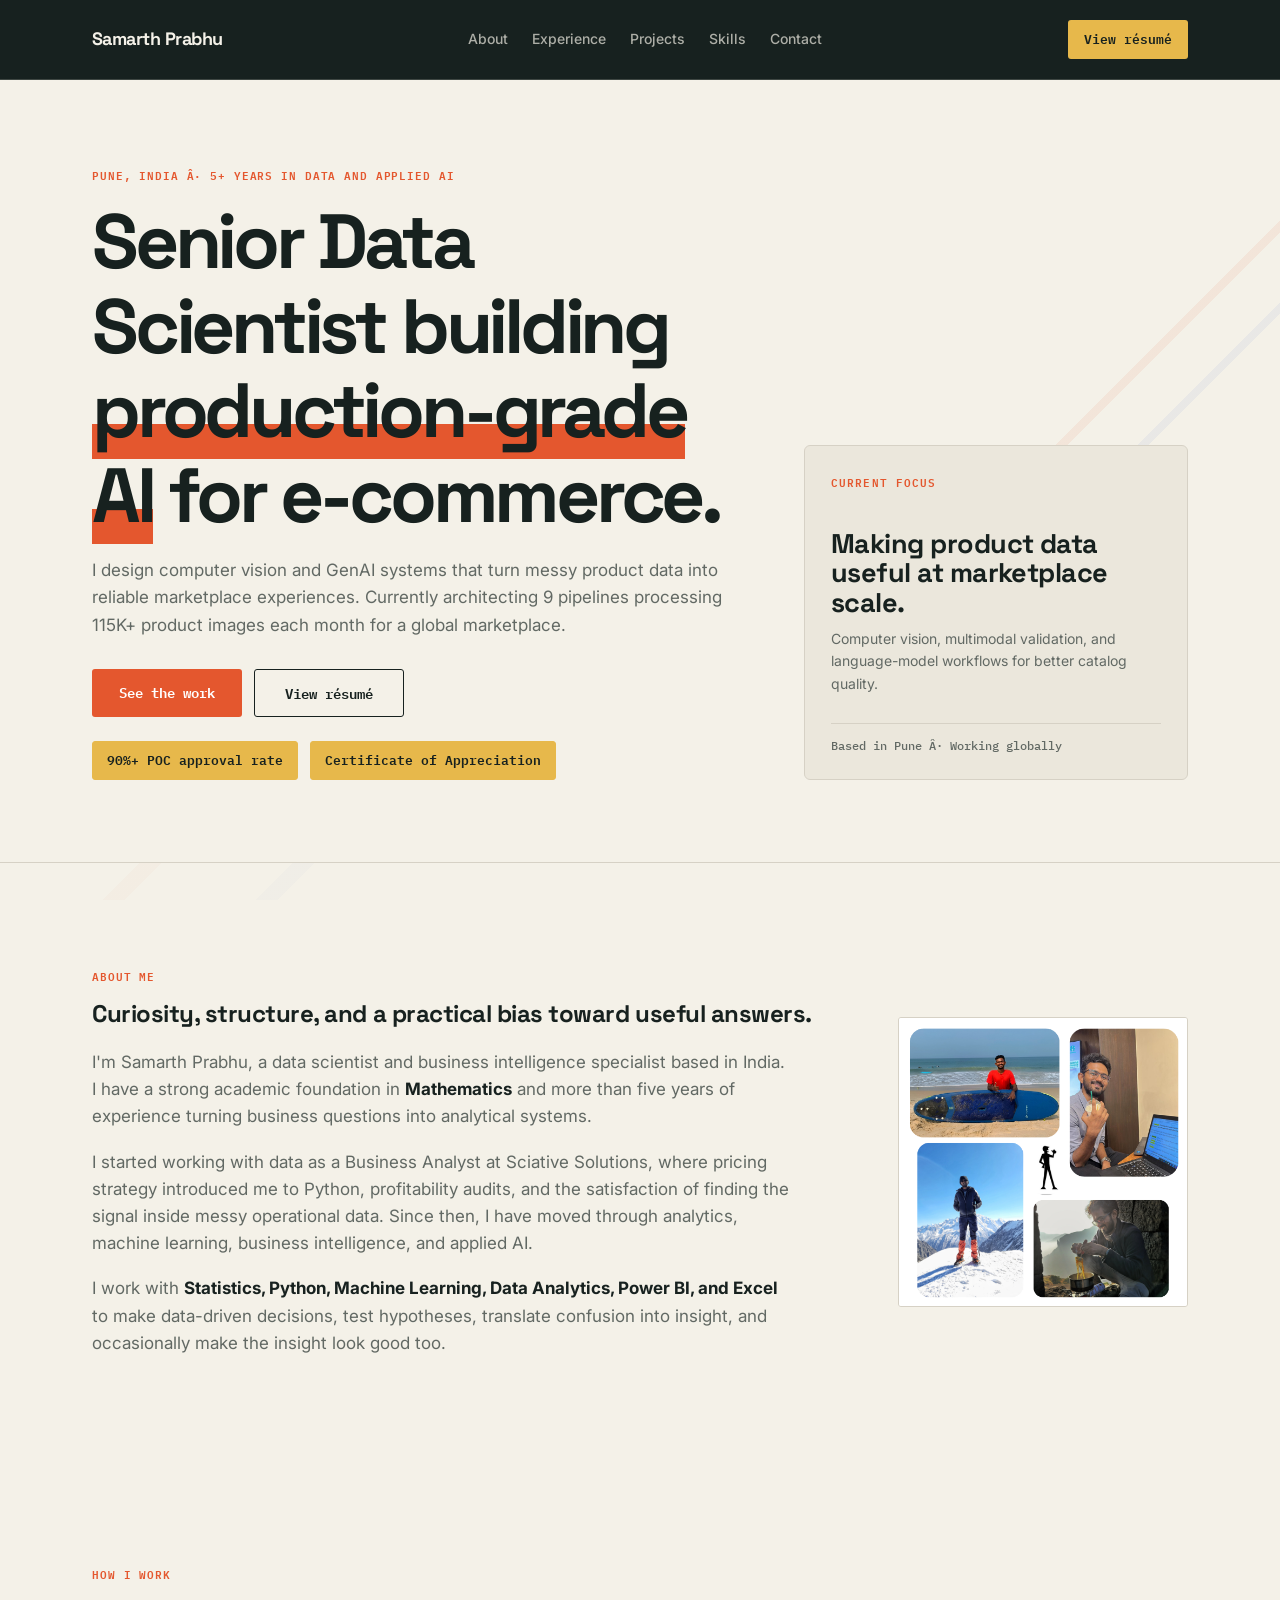
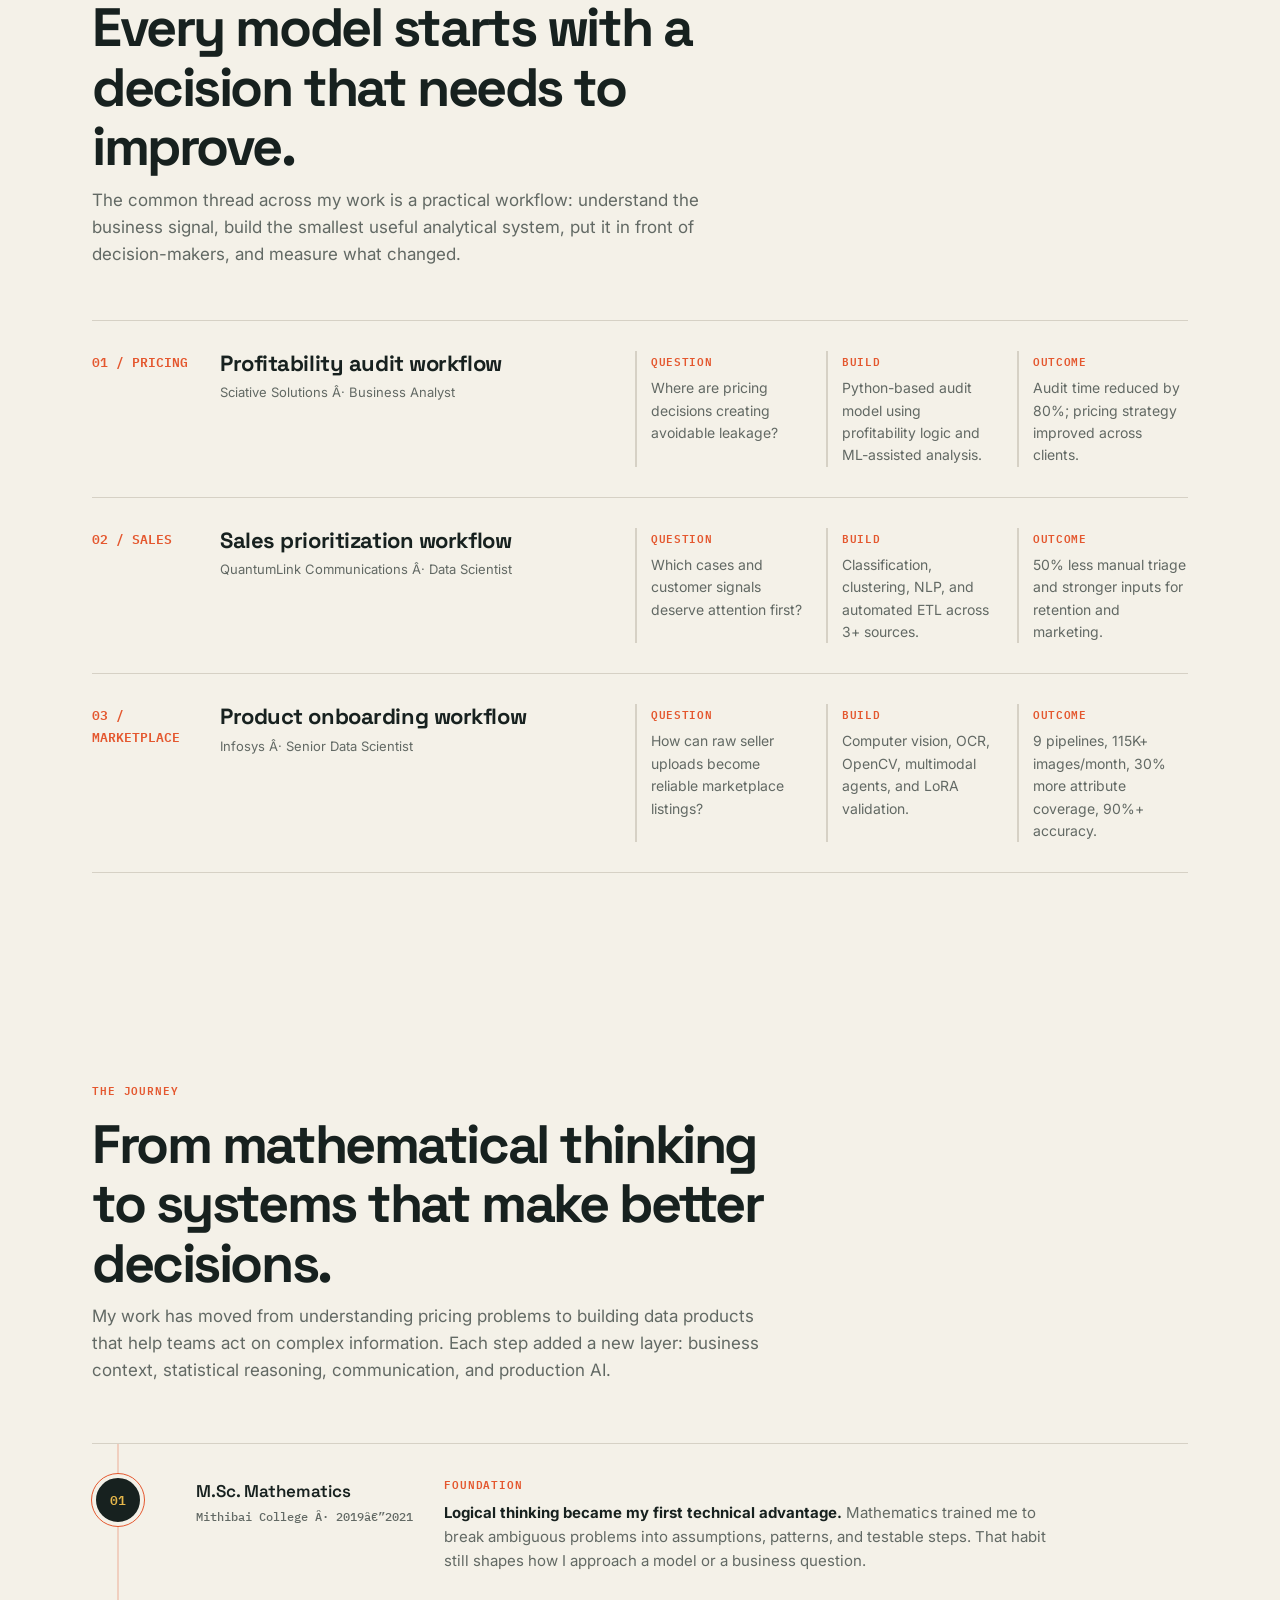
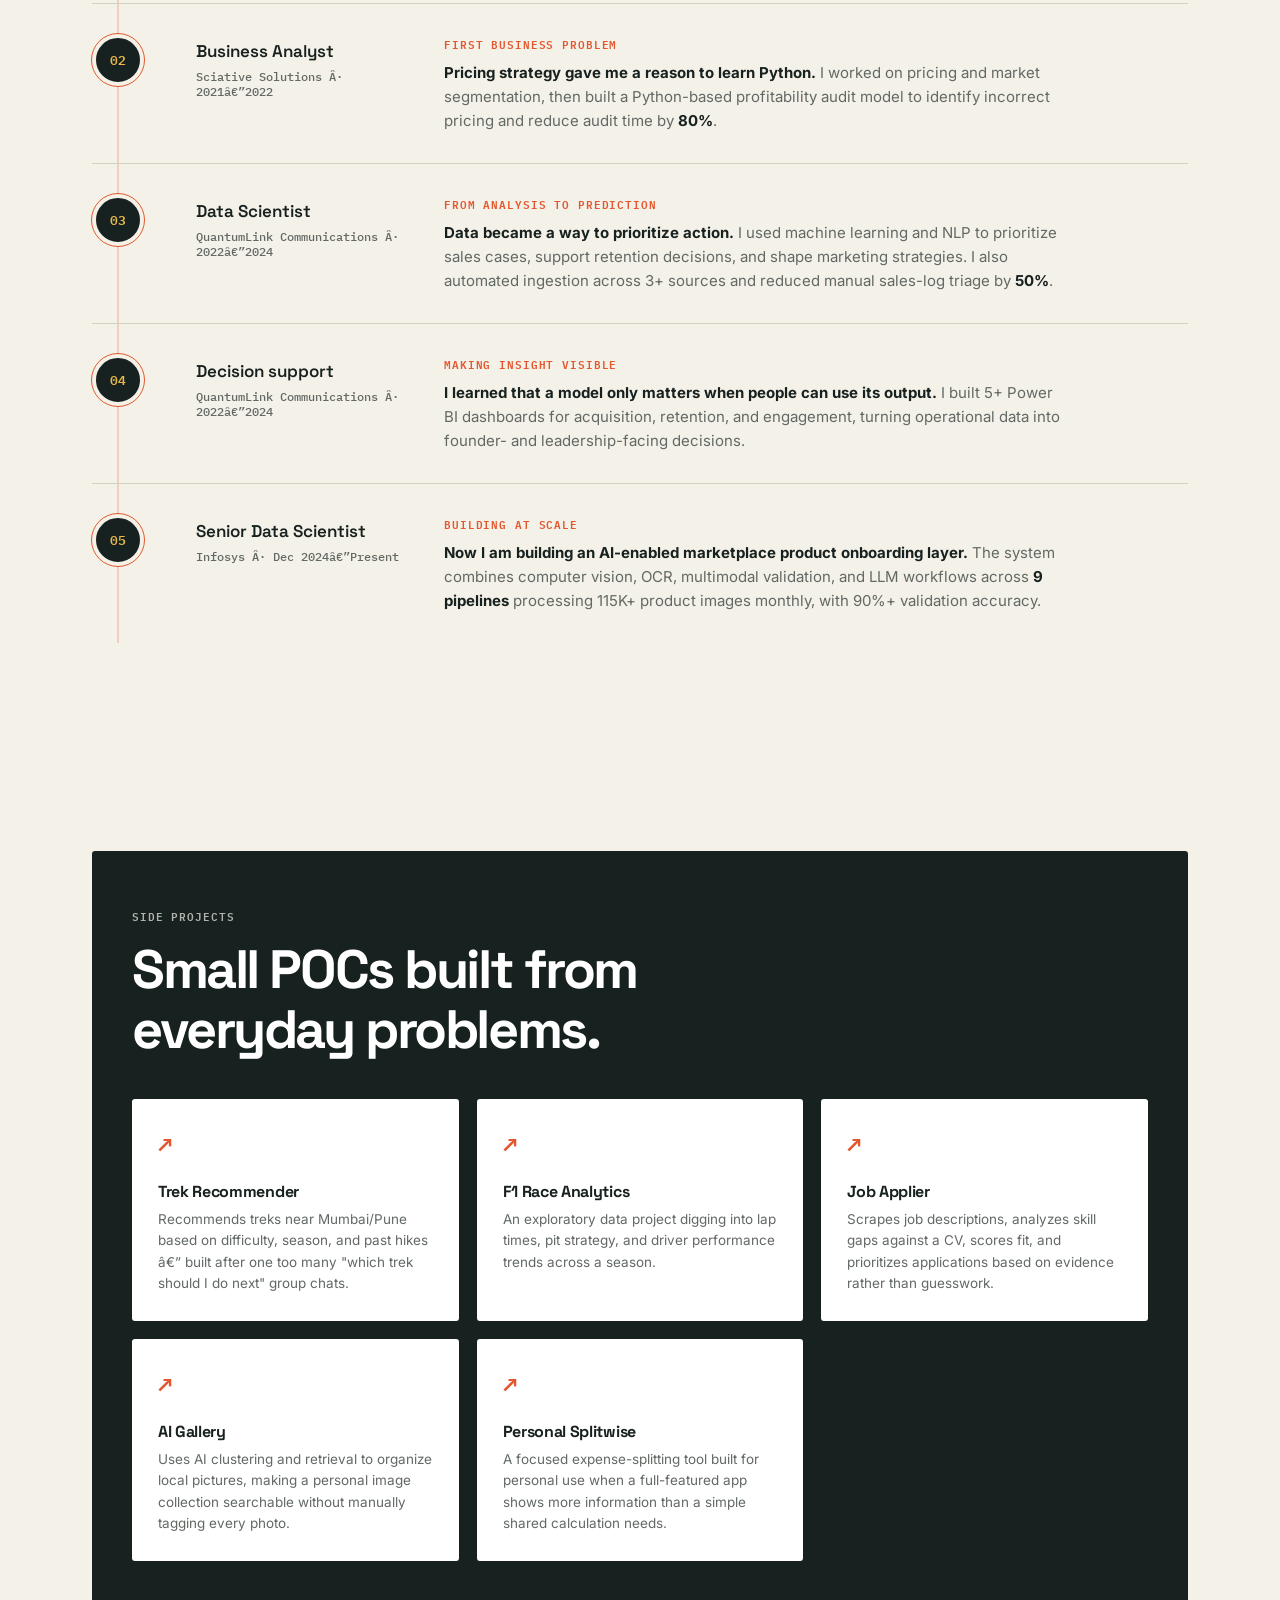
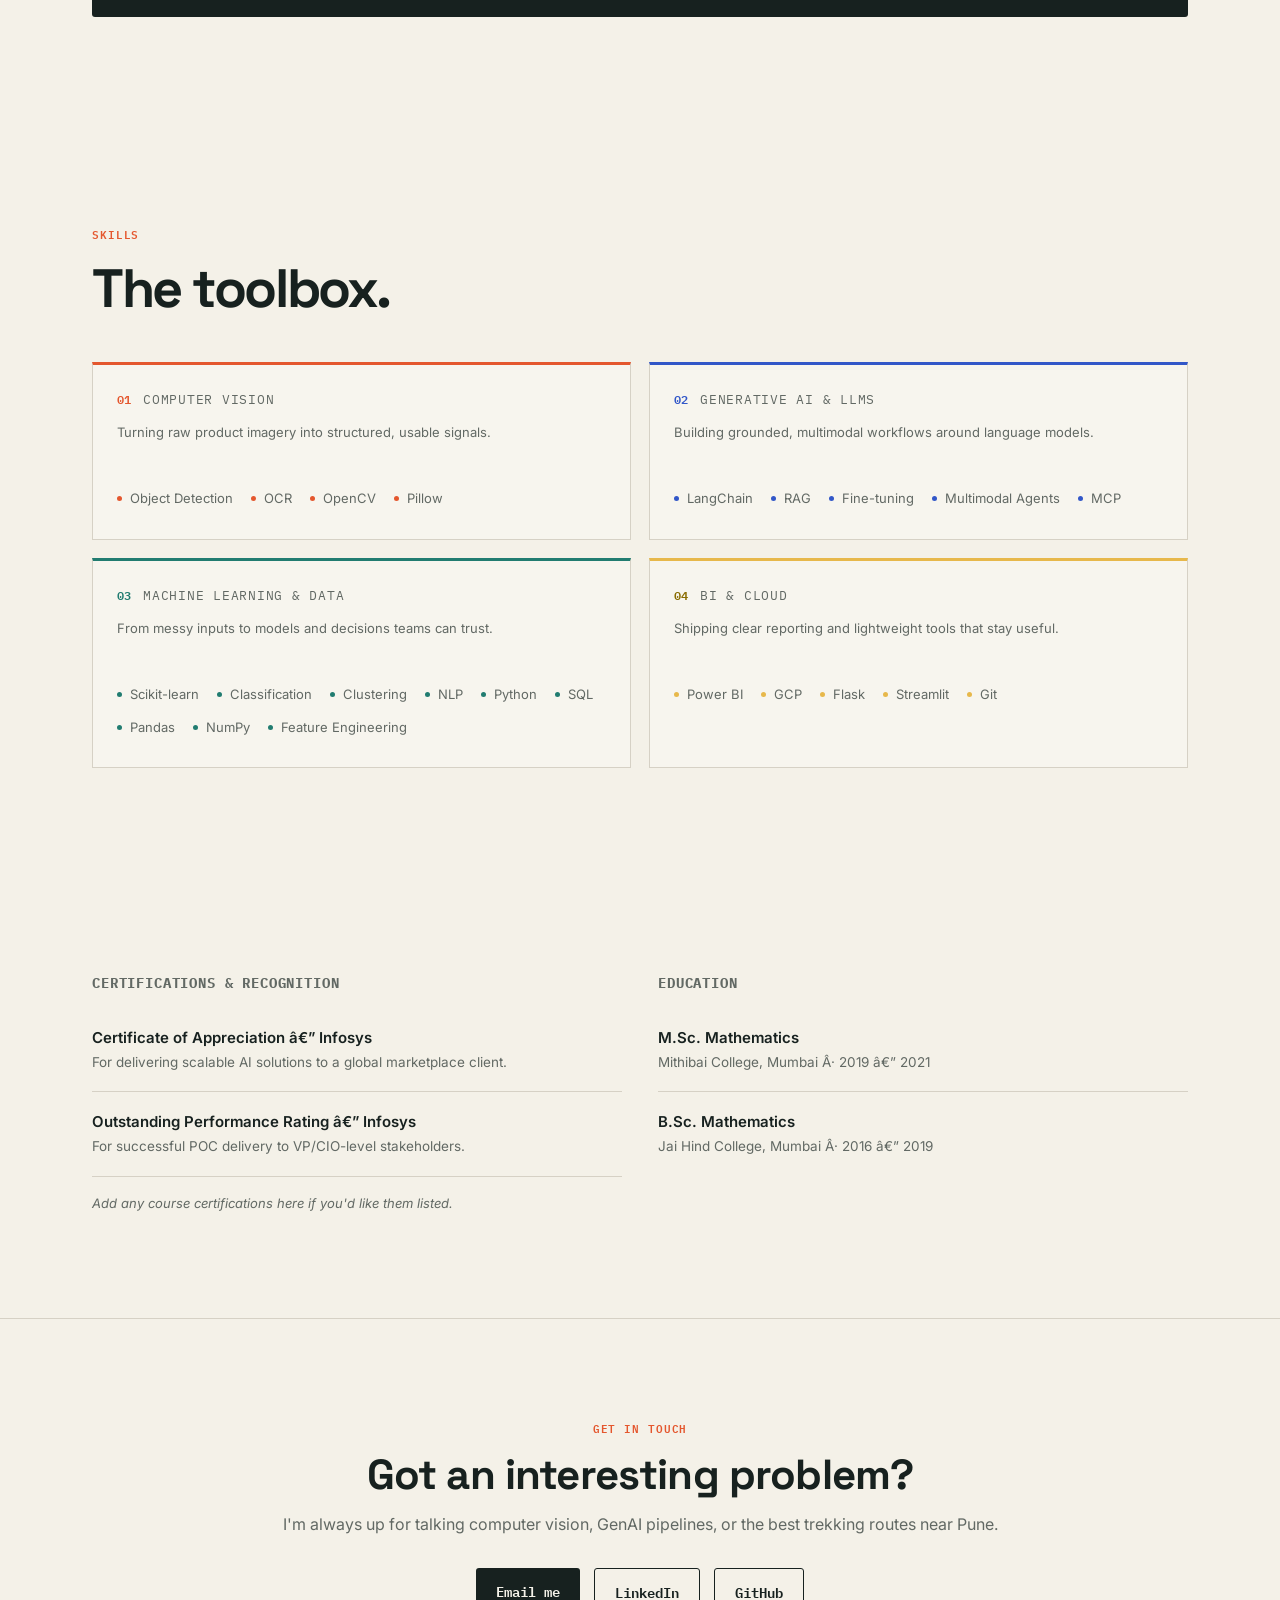
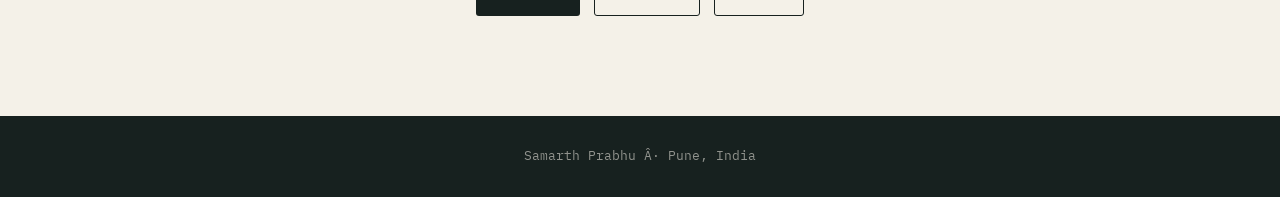
==== index.html @ 24fd23cc "Rename website.html to index.html" ====
﻿<!DOCTYPE html>
<html lang="en">
<head>
<meta charset="UTF-8">
<meta name="viewport" content="width=device-width, initial-scale=1.0">
<title>Samarth Prabhu â€” Senior Data Scientist, Applied AI & Computer Vision</title>
<meta name="description" content="Samarth Prabhu â€” Senior Data Scientist building computer vision and GenAI pipelines for e-commerce.">
<link rel="preconnect" href="https://fonts.googleapis.com">
<link rel="preconnect" href="https://fonts.gstatic.com" crossorigin>
<link href="https://fonts.googleapis.com/css2?family=Space+Grotesk:wght@500;600;700&family=Inter:wght@400;500;600&family=IBM+Plex+Mono:wght@500;600&display=swap" rel="stylesheet">
<link rel="stylesheet" href="styles.css">
</head>
<body>

<!-- =========================================================
     NAVIGATION
     ========================================================= -->
<header class="nav">
  <div class="nav-inner">
    <div class="logo">Samarth Prabhu</div>
    <nav class="links">
      <a href="#about">About</a>
      <a href="#experience">Experience</a>
      <a href="#projects">Projects</a>
      <a href="#skills">Skills</a>
      <a href="#contact">Contact</a>
    </nav>
    <a href="resume/Samarth_Prabhu_CV.pdf" target="_blank" rel="noopener noreferrer" class="nav-cta">View résumé</a>
  </div>
</header>

<!-- =========================================================
     HERO â€” edit the headline, subtext, and badges below
     ========================================================= -->
<section class="hero">
  <div class="wrap">
    <div class="hero-copy">
      <div class="eyebrow">Pune, India Â· 5+ years in data and applied AI</div>
      <h1>Senior Data Scientist building <span class="highlight">production-grade AI</span> for e-commerce.</h1>
      <p class="sub">I design computer vision and GenAI systems that turn messy product data into reliable marketplace experiences. Currently architecting 9 pipelines processing 115K+ product images each month for a global marketplace.</p>
      <div class="hero-cta">
        <a href="#experience" class="btn btn-primary">See the work</a>
        <a href="resume/Samarth_Prabhu_CV.pdf" target="_blank" rel="noopener noreferrer" class="btn btn-secondary">View résumé</a>
      </div>
      <div class="hero-badges">
        <span class="badge b1">90%+ POC approval rate</span>
        <span class="badge b2">Certificate of Appreciation</span>
      </div>
    </div>
    <aside class="hero-panel" aria-label="Current focus">
      <div class="hero-panel-label">Current focus</div>
      <h2>Making product data useful at marketplace scale.</h2>
      <p>Computer vision, multimodal validation, and language-model workflows for better catalog quality.</p>
      <div class="hero-panel-line">Based in Pune Â· Working globally</div>
    </aside>
  </div>
</section>

<section id="about">
  <div class="wrap">
    <div class="about-layout">
      <div>
        <div class="eyebrow">About me</div>
        <h2>Curiosity, structure, and a practical bias toward useful answers.</h2>
        <div class="about-copy">
          <p>I'm Samarth Prabhu, a data scientist and business intelligence specialist based in India. I have a strong academic foundation in <strong>Mathematics</strong> and more than five years of experience turning business questions into analytical systems.</p>
          <p>I started working with data as a Business Analyst at Sciative Solutions, where pricing strategy introduced me to Python, profitability audits, and the satisfaction of finding the signal inside messy operational data. Since then, I have moved through analytics, machine learning, business intelligence, and applied AI.</p>
          <p>I work with <strong>Statistics, Python, Machine Learning, Data Analytics, Power BI, and Excel</strong> to make data-driven decisions, test hypotheses, translate confusion into insight, and occasionally make the insight look good too.</p>
        </div>
      </div>
      <img class="about-image" src="images/image_compaliion.png" alt="Samarth Prabhu working and exploring outdoors">
    </div>
  </div>
</section>

<!-- =========================================================
     PROJECTS
     ========================================================= -->
<section id="projects">
  <div class="wrap">
    <div class="sec-head">
      <div class="eyebrow">How I work</div>
      <h2>Every model starts with a decision that needs to improve.</h2>
      <p class="workflow-intro">The common thread across my work is a practical workflow: understand the business signal, build the smallest useful analytical system, put it in front of decision-makers, and measure what changed.</p>
    </div>
    <div class="workflow-list">
      <article class="workflow">
        <div class="workflow-number">01 / PRICING</div>
        <div><h3>Profitability audit workflow</h3><p class="workflow-sub">Sciative Solutions Â· Business Analyst</p></div>
        <div class="workflow-detail">
          <div><strong>Question</strong><span>Where are pricing decisions creating avoidable leakage?</span></div>
          <div><strong>Build</strong><span>Python-based audit model using profitability logic and ML-assisted analysis.</span></div>
          <div><strong>Outcome</strong><span>Audit time reduced by 80%; pricing strategy improved across clients.</span></div>
        </div>
      </article>
      <article class="workflow">
        <div class="workflow-number">02 / SALES</div>
        <div><h3>Sales prioritization workflow</h3><p class="workflow-sub">QuantumLink Communications Â· Data Scientist</p></div>
        <div class="workflow-detail">
          <div><strong>Question</strong><span>Which cases and customer signals deserve attention first?</span></div>
          <div><strong>Build</strong><span>Classification, clustering, NLP, and automated ETL across 3+ sources.</span></div>
          <div><strong>Outcome</strong><span>50% less manual triage and stronger inputs for retention and marketing.</span></div>
        </div>
      </article>
      <article class="workflow">
        <div class="workflow-number">03 / MARKETPLACE</div>
        <div><h3>Product onboarding workflow</h3><p class="workflow-sub">Infosys Â· Senior Data Scientist</p></div>
        <div class="workflow-detail">
          <div><strong>Question</strong><span>How can raw seller uploads become reliable marketplace listings?</span></div>
          <div><strong>Build</strong><span>Computer vision, OCR, OpenCV, multimodal agents, and LoRA validation.</span></div>
          <div><strong>Outcome</strong><span>9 pipelines, 115K+ images/month, 30% more attribute coverage, 90%+ accuracy.</span></div>
        </div>
      </article>
    </div>
  </div>
</section>

<!-- =========================================================
     JOURNEY
     ========================================================= -->
<section id="experience">
  <div class="wrap">
    <div class="sec-head">
      <div class="eyebrow">The journey</div>
      <h2>From mathematical thinking to systems that make better decisions.</h2>
      <p class="journey-intro">My work has moved from understanding pricing problems to building data products that help teams act on complex information. Each step added a new layer: business context, statistical reasoning, communication, and production AI.</p>
    </div>
    <div class="journey" aria-label="Career timeline">
      <article class="journey-step">
        <div class="journey-index">01</div>
        <div class="journey-heading"><div class="journey-role">M.Sc. Mathematics</div><div class="journey-place">Mithibai College Â· 2019â€”2021</div></div>
        <div class="journey-copy"><span class="journey-label">Foundation</span><strong>Logical thinking became my first technical advantage.</strong> Mathematics trained me to break ambiguous problems into assumptions, patterns, and testable steps. That habit still shapes how I approach a model or a business question.</div>
      </article>
      <article class="journey-step">
        <div class="journey-index">02</div>
        <div class="journey-heading"><div class="journey-role">Business Analyst</div><div class="journey-place">Sciative Solutions Â· 2021â€”2022</div></div>
        <div class="journey-copy"><span class="journey-label">First business problem</span><strong>Pricing strategy gave me a reason to learn Python.</strong> I worked on pricing and market segmentation, then built a Python-based profitability audit model to identify incorrect pricing and reduce audit time by <strong>80%</strong>.</div>
      </article>
      <article class="journey-step">
        <div class="journey-index">03</div>
        <div class="journey-heading"><div class="journey-role">Data Scientist</div><div class="journey-place">QuantumLink Communications Â· 2022â€”2024</div></div>
        <div class="journey-copy"><span class="journey-label">From analysis to prediction</span><strong>Data became a way to prioritize action.</strong> I used machine learning and NLP to prioritize sales cases, support retention decisions, and shape marketing strategies. I also automated ingestion across 3+ sources and reduced manual sales-log triage by <strong>50%</strong>.</div>
      </article>
      <article class="journey-step">
        <div class="journey-index">04</div>
        <div class="journey-heading"><div class="journey-role">Decision support</div><div class="journey-place">QuantumLink Communications Â· 2022â€”2024</div></div>
        <div class="journey-copy"><span class="journey-label">Making insight visible</span><strong>I learned that a model only matters when people can use its output.</strong> I built 5+ Power BI dashboards for acquisition, retention, and engagement, turning operational data into founder- and leadership-facing decisions.</div>
      </article>
      <article class="journey-step">
        <div class="journey-index">05</div>
        <div class="journey-heading"><div class="journey-role">Senior Data Scientist</div><div class="journey-place">Infosys Â· Dec 2024â€”Present</div></div>
        <div class="journey-copy"><span class="journey-label">Building at scale</span><strong>Now I am building an AI-enabled marketplace product onboarding layer.</strong> The system combines computer vision, OCR, multimodal validation, and LLM workflows across <strong>9 pipelines</strong> processing 115K+ product images monthly, with 90%+ validation accuracy.</div>
      </article>
    </div>
  </div>
</section>

<!-- =========================================================
     SIDE PROJECTS â€” copy a .sticker-card block to add one
     ========================================================= -->
<section>
  <div class="wrap">
    <div class="side-wrap">
      <div class="sec-head">
        <div class="eyebrow eyebrow-light">Side Projects</div>
        <h2>Small POCs built from everyday problems.</h2>
      </div>
      <div class="side-content">
        <div class="sticker-grid">
        <div class="sticker-card">
          <span class="emoji">ðŸ¥¾</span>
          <h4>Trek Recommender</h4>
          <p>Recommends treks near Mumbai/Pune based on difficulty, season, and past hikes â€” built after one too many "which trek should I do next" group chats.</p>
        </div>
        <div class="sticker-card">
          <span class="emoji">ðŸŽï¸</span>
          <h4>F1 Race Analytics</h4>
          <p>An exploratory data project digging into lap times, pit strategy, and driver performance trends across a season.</p>
        </div>
        <div class="sticker-card">
          <span class="emoji">â†—</span>
          <h4>Job Applier</h4>
          <p>Scrapes job descriptions, analyzes skill gaps against a CV, scores fit, and prioritizes applications based on evidence rather than guesswork.</p>
        </div>
        <div class="sticker-card">
          <span class="emoji">âŒ˜</span>
          <h4>AI Gallery</h4>
          <p>Uses AI clustering and retrieval to organize local pictures, making a personal image collection searchable without manually tagging every photo.</p>
        </div>
        <div class="sticker-card">
          <span class="emoji">Ã·</span>
          <h4>Personal Splitwise</h4>
          <p>A focused expense-splitting tool built for personal use when a full-featured app shows more information than a simple shared calculation needs.</p>
        </div>
        </div>
      </div>
    </div>
  </div>
</section>

<!-- =========================================================
     SKILLS â€” add/remove <span class="pill ...">Skill</span> as needed
     ========================================================= -->
<section id="skills">
  <div class="wrap">
    <div class="sec-head">
      <div class="eyebrow">Skills</div>
      <h2>The toolbox.</h2>
    </div>
    <div class="toolbox-grid">
    <div class="skill-cat">
      <div class="cat-heading"><span class="cat-number">01</span><span class="cat-name">Computer Vision</span></div>
      <p class="cat-summary">Turning raw product imagery into structured, usable signals.</p>
      <div class="pill-row">
        <span class="pill c1">Object Detection</span><span class="pill c1">OCR</span><span class="pill c1">OpenCV</span><span class="pill c1">Pillow</span>
      </div>
    </div>
    <div class="skill-cat">
      <div class="cat-heading"><span class="cat-number">02</span><span class="cat-name">Generative AI & LLMs</span></div>
      <p class="cat-summary">Building grounded, multimodal workflows around language models.</p>
      <div class="pill-row">
        <span class="pill c2">LangChain</span><span class="pill c2">RAG</span><span class="pill c2">Fine-tuning</span><span class="pill c2">Multimodal Agents</span><span class="pill c2">MCP</span>
      </div>
    </div>
    <div class="skill-cat">
      <div class="cat-heading"><span class="cat-number">03</span><span class="cat-name">Machine Learning & Data</span></div>
      <p class="cat-summary">From messy inputs to models and decisions teams can trust.</p>
      <div class="pill-row">
        <span class="pill c3">Scikit-learn</span><span class="pill c3">Classification</span><span class="pill c3">Clustering</span><span class="pill c3">NLP</span><span class="pill c3">Python</span><span class="pill c3">SQL</span><span class="pill c3">Pandas</span><span class="pill c3">NumPy</span><span class="pill c3">Feature Engineering</span>
      </div>
    </div>
    <div class="skill-cat">
      <div class="cat-heading"><span class="cat-number">04</span><span class="cat-name">BI & Cloud</span></div>
      <p class="cat-summary">Shipping clear reporting and lightweight tools that stay useful.</p>
      <div class="pill-row">
        <span class="pill c4">Power BI</span><span class="pill c4">GCP</span><span class="pill c4">Flask</span><span class="pill c4">Streamlit</span><span class="pill c4">Git</span>
      </div>
    </div>
    </div>
  </div>
</section>

<!-- =========================================================
     CERTIFICATIONS & EDUCATION
     ========================================================= -->
<section>
  <div class="wrap">
    <div class="two-col">
      <div class="list-block">
        <h3>Certifications & Recognition</h3>
        <div class="list-item">
          <div class="t1">Certificate of Appreciation â€” Infosys</div>
          <div class="t2">For delivering scalable AI solutions to a global marketplace client.</div>
        </div>
        <div class="list-item">
          <div class="t1">Outstanding Performance Rating â€” Infosys</div>
          <div class="t2">For successful POC delivery to VP/CIO-level stakeholders.</div>
        </div>
        <div class="note-box">Add any course certifications here if you'd like them listed.</div>
      </div>
      <div class="list-block">
        <h3>Education</h3>
        <div class="list-item">
          <div class="t1">M.Sc. Mathematics</div>
          <div class="t2">Mithibai College, Mumbai Â· 2019 â€” 2021</div>
        </div>
        <div class="list-item">
          <div class="t1">B.Sc. Mathematics</div>
          <div class="t2">Jai Hind College, Mumbai Â· 2016 â€” 2019</div>
        </div>
      </div>
    </div>
  </div>
</section>

<!-- =========================================================
     CONTACT
     ========================================================= -->
<section id="contact" class="contact">
  <div class="wrap">
    <div class="eyebrow">Get in touch</div>
    <h2>Got an interesting problem?</h2>
    <p>I'm always up for talking computer vision, GenAI pipelines, or the best trekking routes near Pune.</p>
    <div class="contact-links">
      <a href="mailto:prabhusamarth001@gmail.com" class="btn btn-primary">Email me</a>
      <a href="https://www.linkedin.com/in/samarth-prabhu/" target="_blank" rel="noopener noreferrer" class="btn btn-secondary">LinkedIn</a>
      <a href="https://github.com/samarth745" target="_blank" rel="noopener noreferrer" class="btn btn-secondary">GitHub</a>
    </div>
  </div>
</section>

<footer>Samarth Prabhu Â· Pune, India</footer>

  <script src="script.js" defer></script>
</body>
</html>
---- styles.css ----
:root{
  --ink:#17211f;
  --paper:#f4f1e8;
  --offwhite:#ebe7dc;
  --coral:#e4572e;
  --violet:#3257c8;
  --yellow:#e7b84b;
  --teal:#217c70;
  --muted:#626964;
  --border:#d6d1c5;
  --radius:6px;
  --maxw:1160px;
}
*{box-sizing:border-box;margin:0;padding:0}
html{scroll-behavior:smooth}
body{font-family:'Inter',sans-serif;color:var(--ink);background:var(--paper);line-height:1.6}
body::before{content:"";position:fixed;inset:0;pointer-events:none;background:linear-gradient(135deg,transparent 0 46%,rgba(228,87,46,.025) 46% 47%,transparent 47% 53%,rgba(50,87,200,.02) 53% 54%,transparent 54%);z-index:-1}
h1,h2,h3,h4{font-family:'Space Grotesk',sans-serif;font-weight:700;letter-spacing:-.02em;line-height:1.1}
a{color:inherit;text-decoration:none}
.wrap{max-width:var(--maxw);margin:0 auto;padding:0 32px}
section{padding:104px 0}
.eyebrow{font-family:'IBM Plex Mono',monospace;font-size:11px;font-weight:600;text-transform:uppercase;letter-spacing:.08em;color:var(--coral);margin-bottom:16px}
.eyebrow-light{color:rgba(244,241,232,.7)}
.mono{font-family:'IBM Plex Mono',monospace}

header.nav{border-bottom:1px solid rgba(244,241,232,.18);background:var(--ink);color:var(--paper);padding:20px 0;position:relative;z-index:5}
.nav-inner{max-width:var(--maxw);margin:0 auto;padding:0 32px;display:flex;align-items:center;justify-content:space-between;flex-wrap:wrap;gap:12px}
.logo{font-family:'Space Grotesk',sans-serif;font-weight:700;font-size:18px;letter-spacing:-.03em}
nav.links{display:flex;gap:24px;font-size:14px;font-weight:500;flex-wrap:wrap}
nav.links a{color:rgba(244,241,232,.68)}
nav.links a:hover,nav.links a:focus-visible{color:var(--yellow)}
.nav-cta{font-family:'IBM Plex Mono',monospace;font-size:13px;font-weight:600;background:var(--yellow);color:var(--ink);padding:9px 16px;border-radius:3px}

.hero{background:var(--paper);color:var(--ink);padding:86px 0 82px;position:relative;overflow:hidden;border-bottom:1px solid var(--border)}
.hero::after{content:"";position:absolute;right:0;top:0;width:30%;height:100%;background:linear-gradient(135deg,transparent 0 45%,rgba(228,87,46,.08) 45% 46%,transparent 46% 52%,rgba(50,87,200,.06) 52% 53%,transparent 53%);pointer-events:none}
.hero .wrap{display:grid;grid-template-columns:minmax(0,1.25fr) minmax(280px,.75fr);gap:72px;align-items:end}
.hero-copy,.hero-panel{position:relative;z-index:1}
.hero h1{font-size:clamp(42px,6vw,78px);max-width:780px;letter-spacing:-.055em}
.hero .highlight{background:linear-gradient(180deg,transparent 64%,var(--coral) 64%)}
.hero p.sub{margin-top:20px;color:var(--muted);max-width:650px;font-size:17px}
.hero-cta{display:flex;gap:12px;margin-top:30px;flex-wrap:wrap}
.btn{font-family:'IBM Plex Mono',monospace;font-size:14px;font-weight:600;padding:12px 20px;border-radius:3px;display:inline-block}
.hero-cta .btn{min-width:150px;text-align:center}
.btn-primary{background:var(--coral);color:#fff}
.btn-secondary{background:transparent;color:var(--ink);border:1.5px solid var(--ink)}
.hero-badges{display:flex;gap:12px;margin-top:24px;flex-wrap:wrap}
.badge{font-family:'IBM Plex Mono',monospace;font-size:13px;font-weight:600;border:1.5px solid var(--border);border-radius:3px;padding:8px 14px}
.badge.b1,.badge.b2{background:var(--yellow);border-color:var(--yellow);color:var(--ink)}
.hero-panel{border:1px solid var(--border);border-radius:6px;padding:26px;background:var(--offwhite)}
.hero-panel-label{color:var(--coral);font:600 11px 'IBM Plex Mono',monospace;letter-spacing:.1em;text-transform:uppercase}
.hero-panel h2{color:var(--ink);font-size:27px;margin-top:38px}
.hero-panel p{color:var(--muted);font-size:14px;margin-top:10px}
.hero-panel-line{border-top:1px solid var(--border);margin-top:28px;padding-top:14px;color:var(--muted);font:500 12px 'IBM Plex Mono',monospace}

.about-layout{display:grid;grid-template-columns:minmax(0,1fr) 290px;gap:64px;align-items:center}
.about-copy{max-width:700px;font-size:17px;color:var(--muted);margin-top:22px}
.about-copy p+p{margin-top:18px}
.about-copy strong{color:var(--ink)}
.about-image{width:100%;aspect-ratio:1/1;object-fit:cover;border-radius:3px;border:1px solid var(--border)}
.sec-head{margin-bottom:40px;max-width:720px}
.sec-head h2{font-size:clamp(34px,4.5vw,54px);letter-spacing:-.045em}
.sec-head p{color:var(--muted);margin-top:10px}

.journey-intro,.workflow-intro{max-width:680px;color:var(--muted);margin-top:16px;font-size:17px}
.journey{position:relative;margin-top:58px;border-top:1px solid var(--border)}
.journey::before{content:"";position:absolute;left:25px;top:0;bottom:0;border-left:2px solid var(--coral);opacity:.22}
.journey-step{position:relative;display:grid;grid-template-columns:76px 220px minmax(0,1fr);gap:28px;padding:30px 0;border-bottom:1px solid var(--border)}
.journey-step:last-child{border-bottom:0}
.journey-index{position:relative;z-index:1;display:flex;align-items:center;justify-content:center;width:52px;height:52px;background:var(--ink);border:4px solid var(--paper);outline:1px solid var(--coral);border-radius:50%;color:var(--yellow);font:600 13px 'IBM Plex Mono',monospace}
.journey-heading{padding-top:6px}
.journey-role{font:600 17px 'Space Grotesk',sans-serif}
.journey-place{color:var(--muted);font:500 12px 'IBM Plex Mono',monospace;margin-top:7px}
.journey-copy{color:var(--muted);font-size:15px;max-width:620px}
.journey-copy strong{color:var(--ink)}
.journey-label{display:block;color:var(--coral);font:600 11px 'IBM Plex Mono',monospace;letter-spacing:.08em;text-transform:uppercase;margin-bottom:8px}

.workflow-list{margin-top:52px;border-top:1px solid var(--border)}
.workflow{display:grid;grid-template-columns:100px minmax(180px,.7fr) minmax(0,1fr);gap:28px;padding:30px 0;border-bottom:1px solid var(--border)}
.workflow-number{color:var(--coral);font:600 13px 'IBM Plex Mono',monospace}
.workflow h3{font-size:22px}
.workflow-sub{color:var(--muted);font-size:13px;margin-top:7px}
.workflow-detail{display:grid;grid-template-columns:repeat(3,1fr);gap:20px}
.workflow-detail div{border-left:2px solid var(--border);padding-left:14px}
.workflow-detail strong{display:block;font:600 11px 'IBM Plex Mono',monospace;text-transform:uppercase;letter-spacing:.06em;color:var(--coral)}
.workflow-detail span{display:block;color:var(--muted);font-size:14px;margin-top:7px}

.side-wrap{background:var(--ink);border-radius:3px;padding:56px 40px}
.side-wrap .sec-head h2,.side-wrap .sec-head p{color:#fff}
.side-wrap .sec-head p{color:rgba(255,255,255,.6)}
.side-content{display:block}
.sticker-grid{display:grid;grid-template-columns:repeat(3,1fr);gap:18px}
.sticker-card{background:#fff;border-radius:3px;padding:26px;color:var(--ink)}
.sticker-card .emoji{display:none}
.sticker-card::before{content:"↗";display:block;color:var(--coral);font:600 24px 'IBM Plex Mono',monospace;margin-bottom:20px}
.sticker-card h4{font-size:16px;margin-bottom:8px}
.sticker-card p{font-size:13.5px;color:var(--muted)}
.toolbox-grid{display:grid;grid-template-columns:repeat(2,1fr);gap:18px;margin-top:44px}
.skill-cat{margin:0;padding:24px;border:1px solid var(--border);background:rgba(255,255,255,.28);border-top:3px solid var(--coral)}
.skill-cat:nth-child(2){border-top-color:var(--violet)}
.skill-cat:nth-child(3){border-top-color:var(--teal)}
.skill-cat:nth-child(4){border-top-color:var(--yellow)}
.cat-heading{display:flex;align-items:baseline;gap:12px}
.cat-number{font:600 12px 'IBM Plex Mono',monospace;color:var(--coral)}
.skill-cat:nth-child(2) .cat-number{color:var(--violet)}
.skill-cat:nth-child(3) .cat-number{color:var(--teal)}
.skill-cat:nth-child(4) .cat-number{color:#8a6d00}
.skill-cat .cat-name{font-family:'IBM Plex Mono',monospace;font-size:12.5px;text-transform:uppercase;letter-spacing:.06em;color:var(--muted)}
.cat-summary{font-size:13px;color:var(--muted);margin:13px 0 18px;min-height:42px}
.pill-row{display:flex;flex-wrap:wrap;gap:0 18px}
.pill{position:relative;font-size:13px;padding:6px 0;color:var(--muted);white-space:nowrap}
.pill::before{content:"";display:inline-block;width:5px;height:5px;margin:0 8px 2px 0;border-radius:50%;background:var(--border)}
.pill.c1::before{background:var(--coral)}
.pill.c2::before{background:var(--violet)}
.pill.c3::before{background:var(--teal)}
.pill.c4::before{background:var(--yellow)}

.two-col{display:grid;grid-template-columns:1fr 1fr;gap:36px}
.list-block h3{font-size:14px;font-family:'IBM Plex Mono',monospace;text-transform:uppercase;letter-spacing:.06em;color:var(--muted);margin-bottom:16px}
.list-item{padding:18px 0;border-bottom:1px solid var(--border)}
.list-item:last-child{border-bottom:none}
.list-item .t1{font-weight:600;font-size:15px}
.list-item .t2{font-size:13.5px;color:var(--muted);margin-top:2px}
.note-box{margin-top:16px;font-size:13px;color:var(--muted);font-style:italic}

.contact{background:var(--paper);color:var(--ink);text-align:center;padding:100px 0;border-top:1px solid var(--border)}
.contact h2{font-size:clamp(28px,4.5vw,42px);color:var(--ink)}
.contact p{color:var(--muted);margin-top:14px;font-size:16px}
.contact-links{display:flex;gap:14px;justify-content:center;margin-top:30px;flex-wrap:wrap}
.contact .eyebrow{color:var(--coral)}
.contact .btn-primary{background:var(--ink);color:var(--paper)}
.contact .btn-secondary{background:transparent;color:var(--ink);border-color:var(--ink)}
footer{background:var(--ink);color:rgba(244,241,232,.55);padding:30px 0;text-align:center;font-size:13px;font-family:'IBM Plex Mono',monospace}

@media(max-width:760px){
  .wrap,.nav-inner{padding-left:22px;padding-right:22px}
  .hero{padding:72px 0}
  .hero .wrap{grid-template-columns:1fr;gap:48px}
  .hero::after{display:none}
  section{padding:76px 0}
  .about-layout{grid-template-columns:1fr;gap:32px}
  .about-image{max-width:280px}
  .side-wrap{padding:40px 22px}
  .sticker-grid{grid-template-columns:1fr}
  .journey-step{grid-template-columns:60px 1fr;gap:18px}
  .journey-copy{grid-column:2}
  .toolbox-grid{grid-template-columns:1fr}
  .workflow{grid-template-columns:50px 1fr;gap:12px}
  .workflow-detail{grid-column:2;grid-template-columns:1fr;gap:14px}
  .two-col{grid-template-columns:1fr}
}
@media(max-width:600px){nav.links{gap:14px;font-size:13px}}
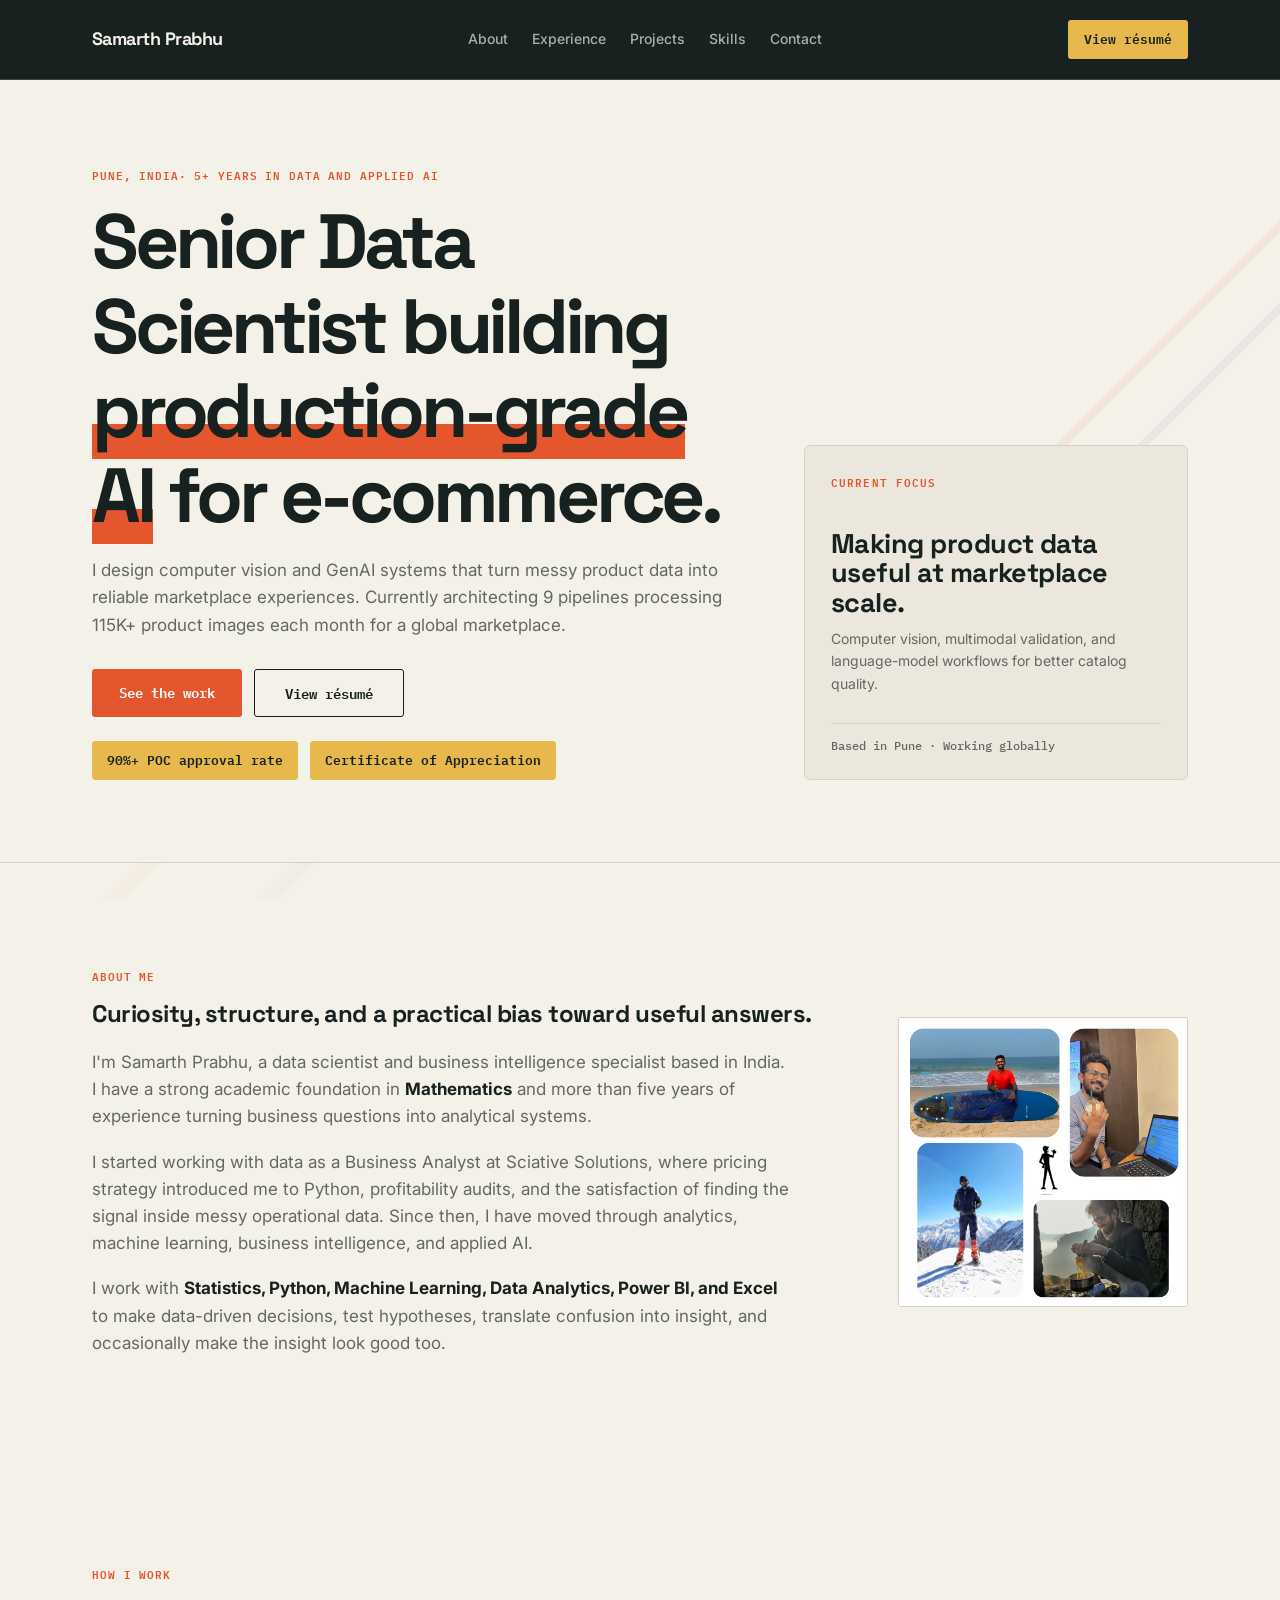
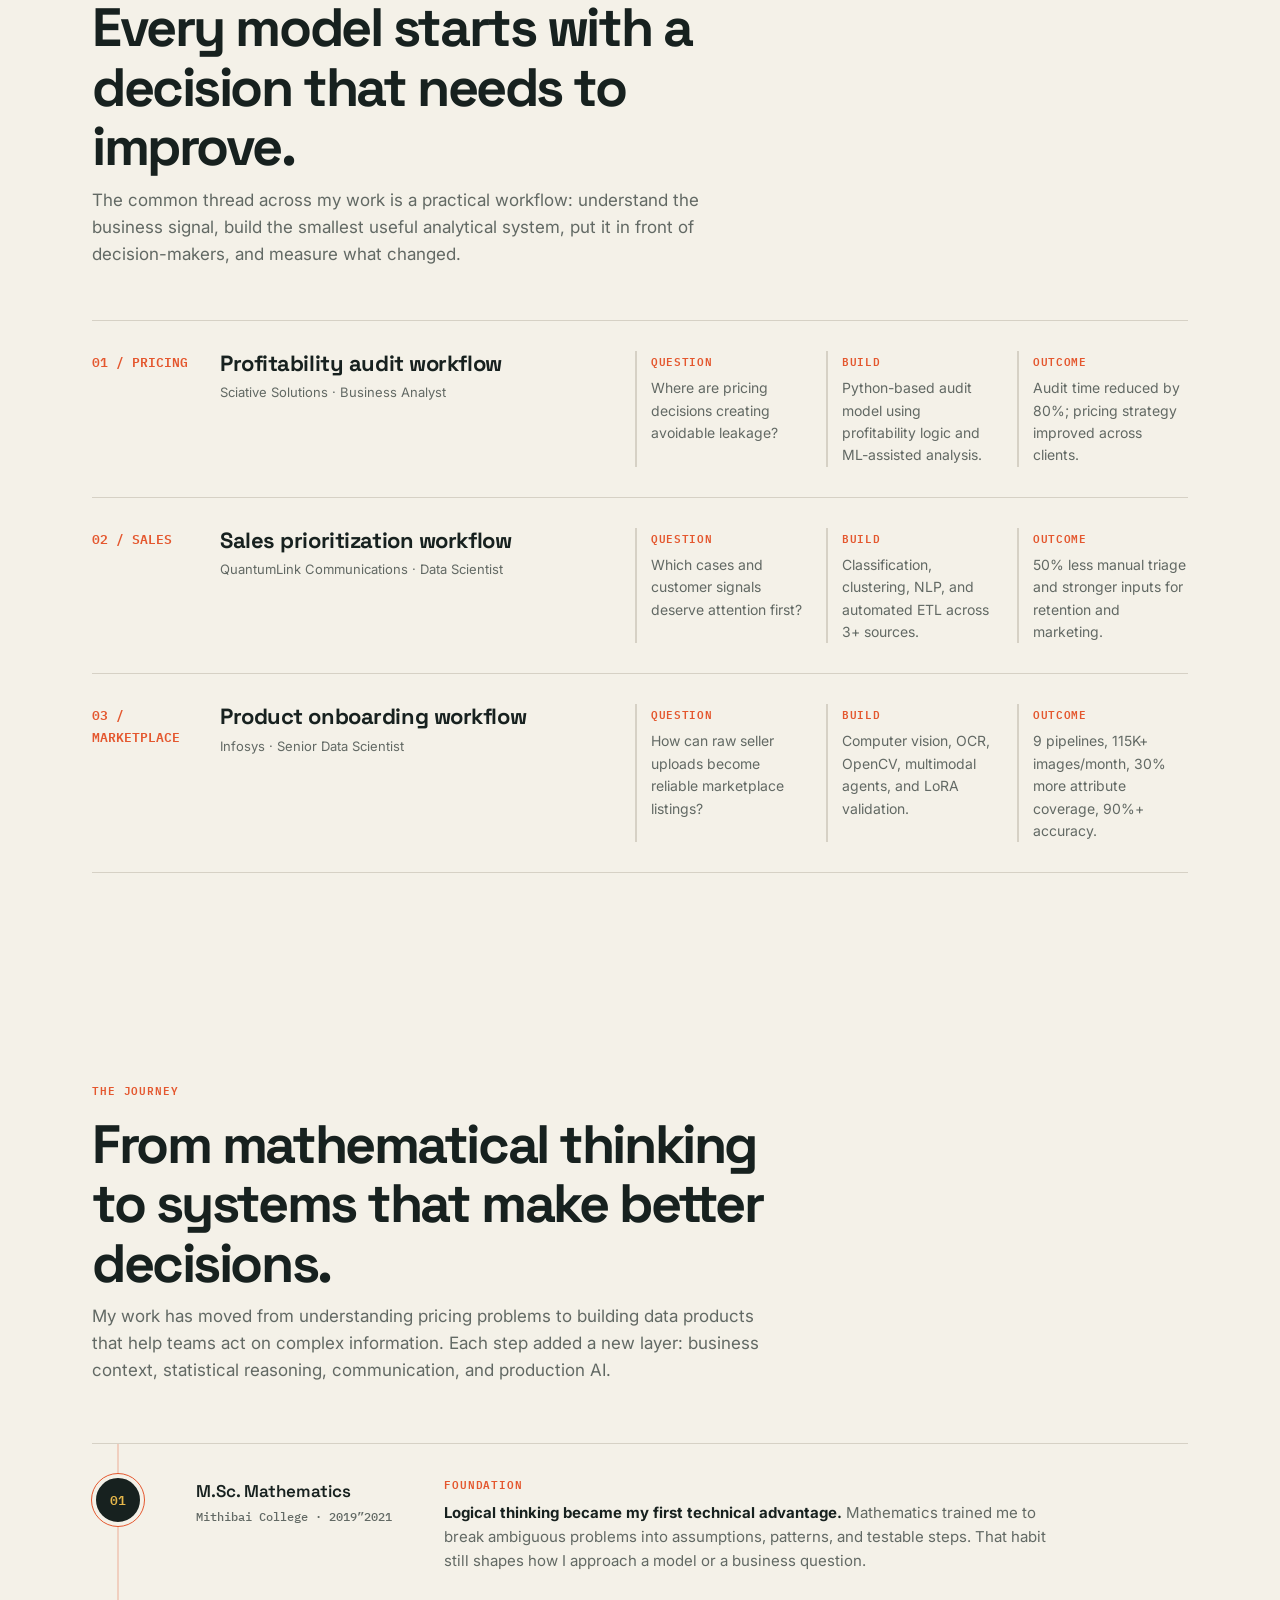
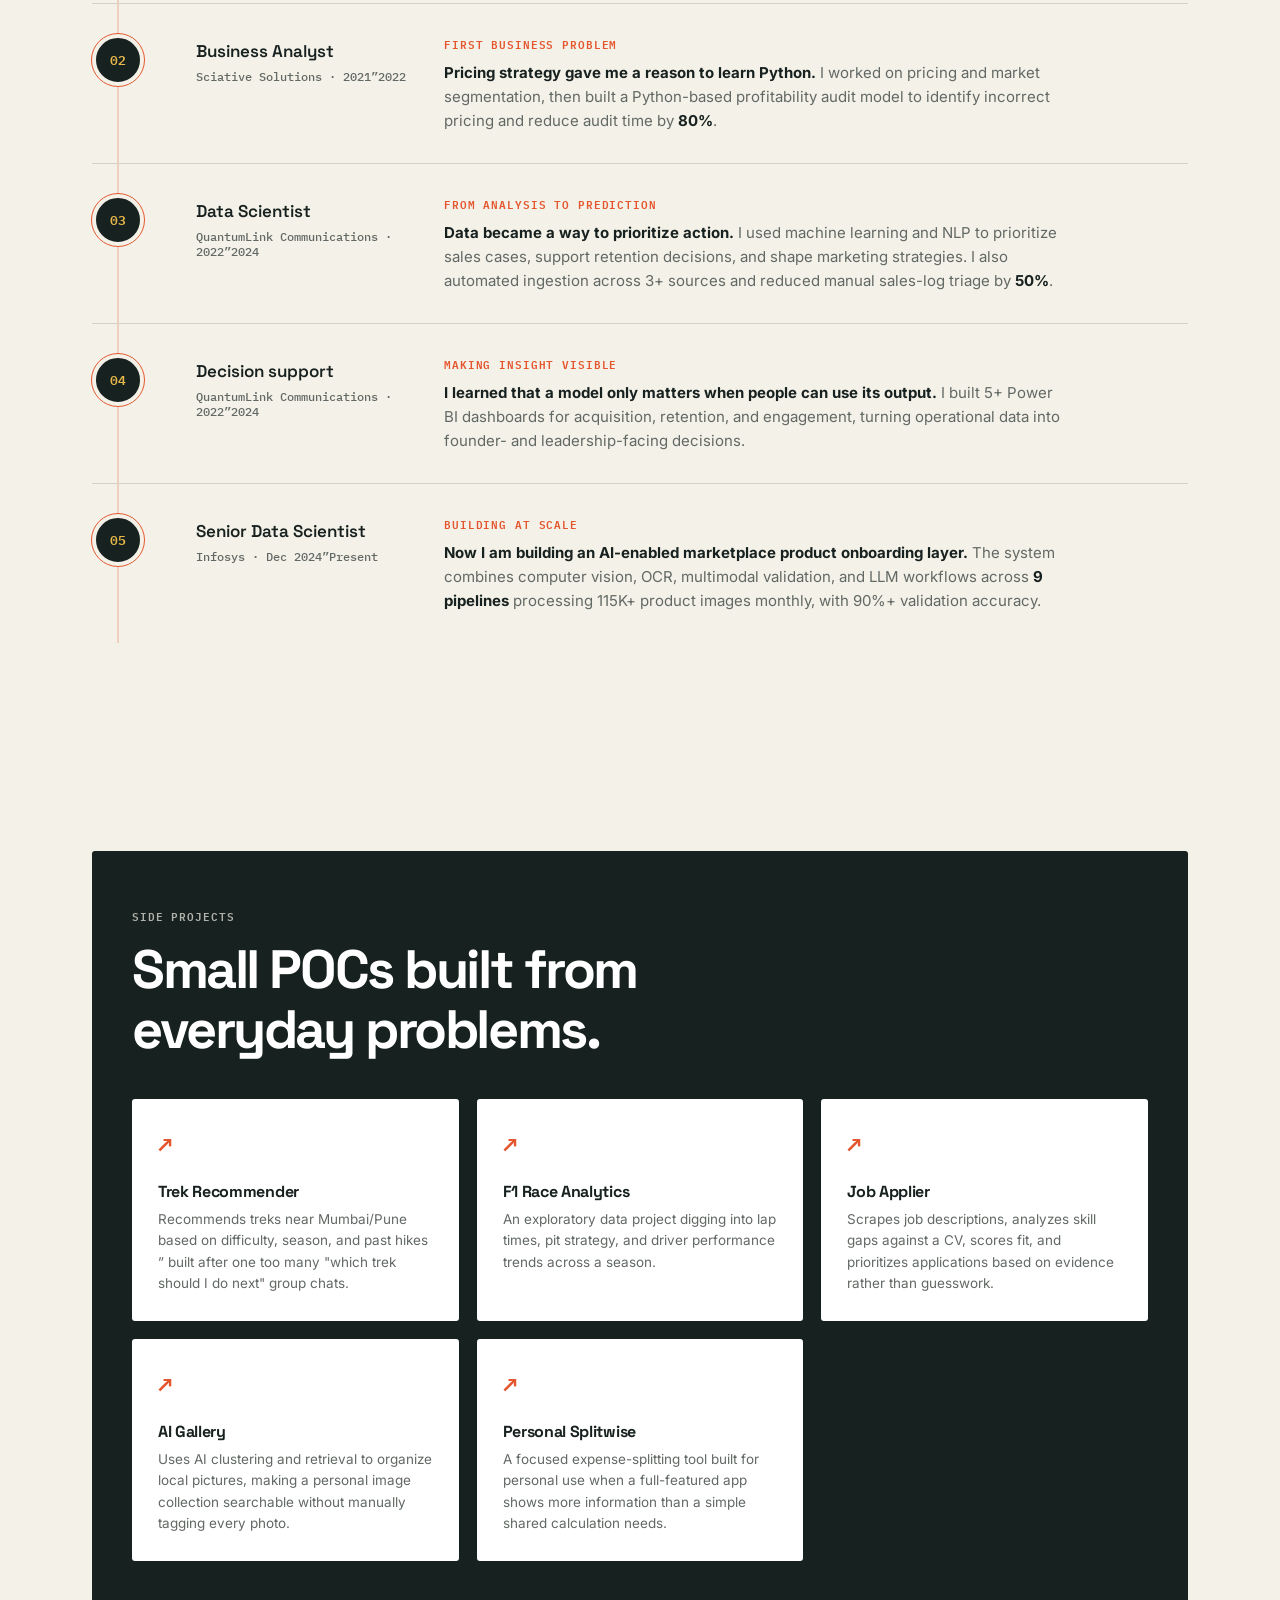
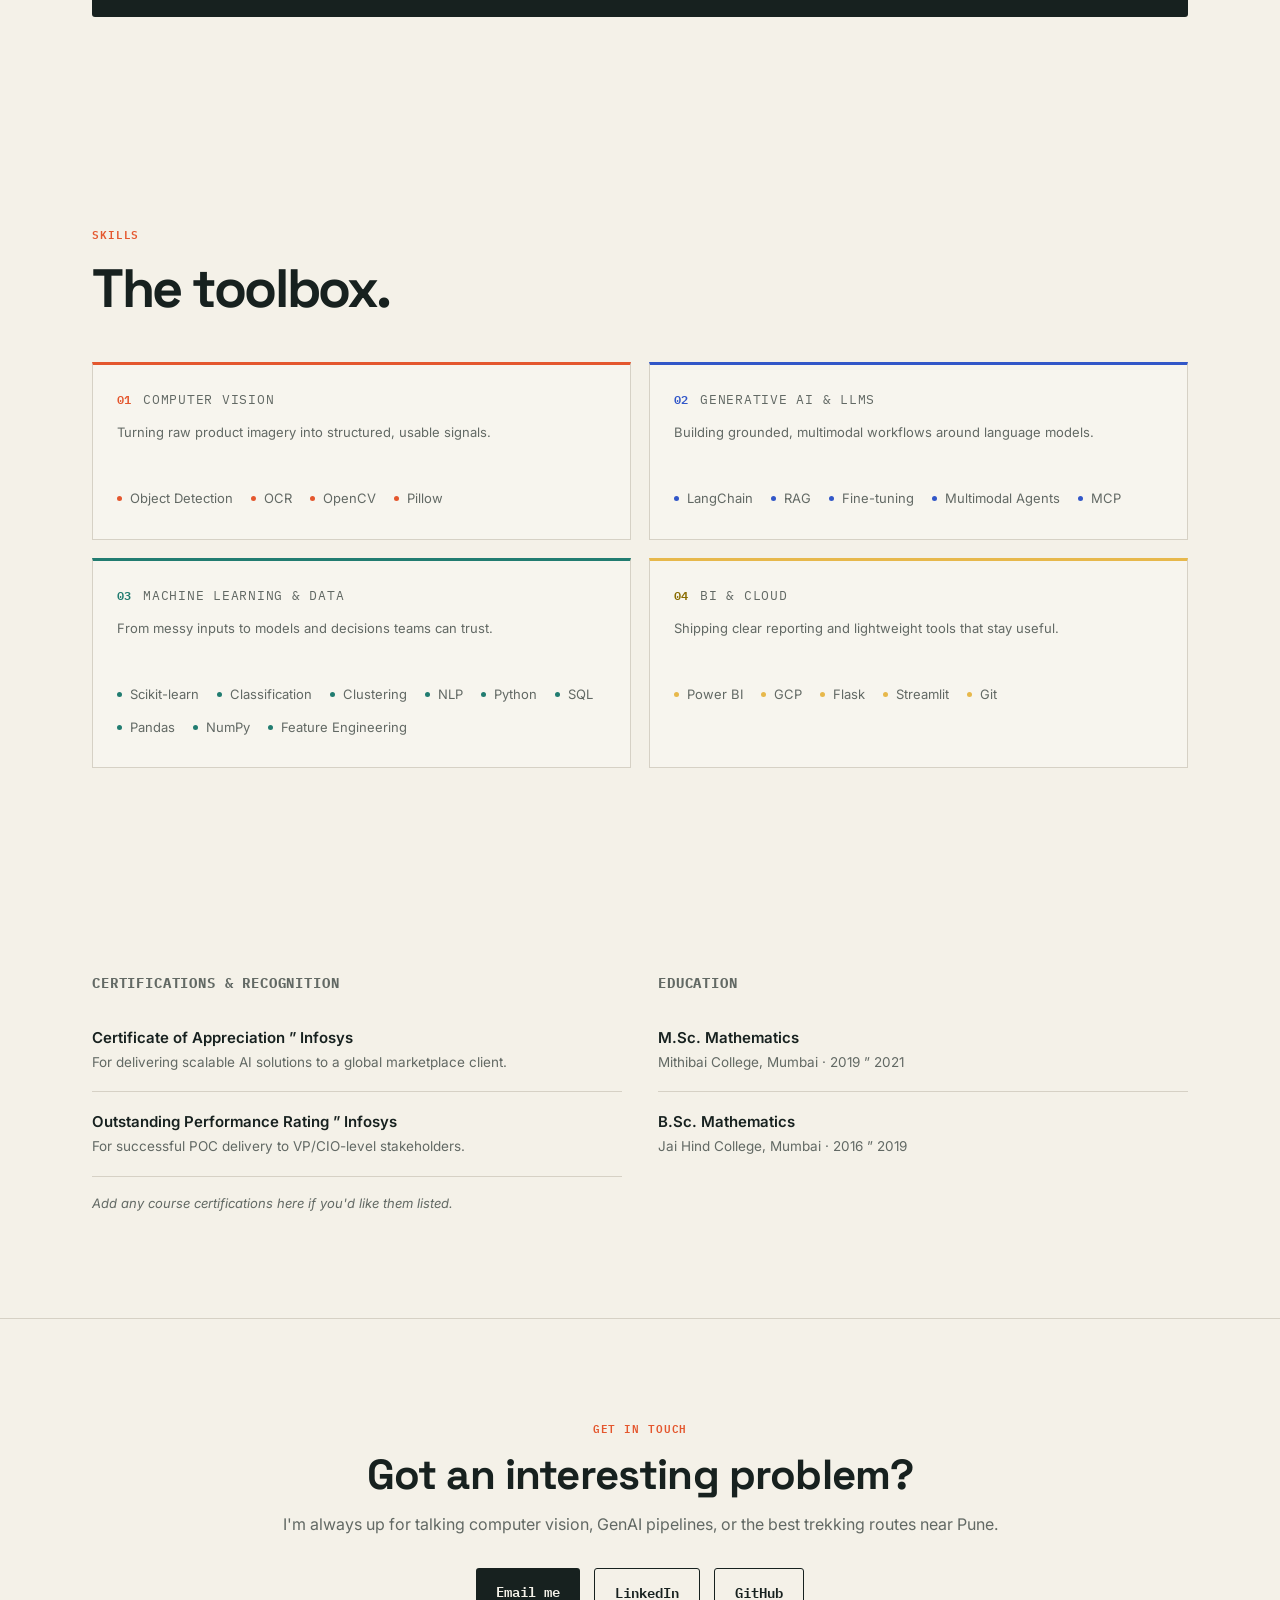
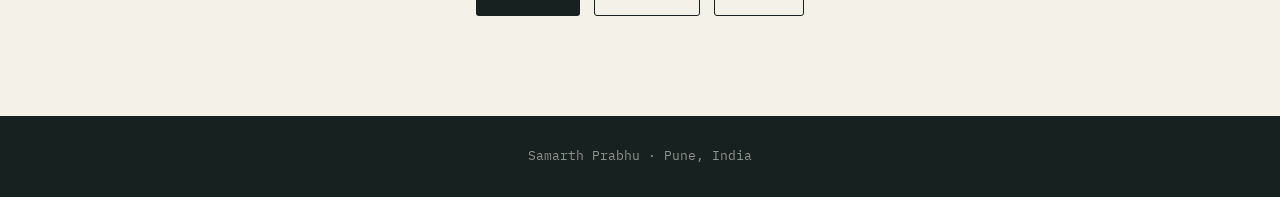
==== commit ac397d5f: "Content correction" ====
--- a/index.html
+++ b/index.html
@@ -3,8 +3,8 @@
 <head>
 <meta charset="UTF-8">
 <meta name="viewport" content="width=device-width, initial-scale=1.0">
-<title>Samarth Prabhu â€” Senior Data Scientist, Applied AI & Computer Vision</title>
-<meta name="description" content="Samarth Prabhu â€” Senior Data Scientist building computer vision and GenAI pipelines for e-commerce.">
+<title>Samarth Prabhu, Senior Data Scientist, Applied AI & Computer Vision</title>
+<meta name="description" content="Samarth Prabhu” Senior Data Scientist building computer vision and GenAI pipelines for e-commerce.">
 <link rel="preconnect" href="https://fonts.googleapis.com">
 <link rel="preconnect" href="https://fonts.gstatic.com" crossorigin>
 <link href="https://fonts.googleapis.com/css2?family=Space+Grotesk:wght@500;600;700&family=Inter:wght@400;500;600&family=IBM+Plex+Mono:wght@500;600&display=swap" rel="stylesheet">
@@ -30,12 +30,12 @@
 </header>
 
 <!-- =========================================================
-     HERO â€” edit the headline, subtext, and badges below
+     HERO ” edit the headline, subtext, and badges below
      ========================================================= -->
 <section class="hero">
   <div class="wrap">
     <div class="hero-copy">
-      <div class="eyebrow">Pune, India Â· 5+ years in data and applied AI</div>
+      <div class="eyebrow">Pune, India· 5+ years in data and applied AI</div>
       <h1>Senior Data Scientist building <span class="highlight">production-grade AI</span> for e-commerce.</h1>
       <p class="sub">I design computer vision and GenAI systems that turn messy product data into reliable marketplace experiences. Currently architecting 9 pipelines processing 115K+ product images each month for a global marketplace.</p>
       <div class="hero-cta">
@@ -51,7 +51,7 @@
       <div class="hero-panel-label">Current focus</div>
       <h2>Making product data useful at marketplace scale.</h2>
       <p>Computer vision, multimodal validation, and language-model workflows for better catalog quality.</p>
-      <div class="hero-panel-line">Based in Pune Â· Working globally</div>
+      <div class="hero-panel-line">Based in Pune · Working globally</div>
     </aside>
   </div>
 </section>
@@ -86,7 +86,7 @@
     <div class="workflow-list">
       <article class="workflow">
         <div class="workflow-number">01 / PRICING</div>
-        <div><h3>Profitability audit workflow</h3><p class="workflow-sub">Sciative Solutions Â· Business Analyst</p></div>
+        <div><h3>Profitability audit workflow</h3><p class="workflow-sub">Sciative Solutions · Business Analyst</p></div>
         <div class="workflow-detail">
           <div><strong>Question</strong><span>Where are pricing decisions creating avoidable leakage?</span></div>
           <div><strong>Build</strong><span>Python-based audit model using profitability logic and ML-assisted analysis.</span></div>
@@ -95,7 +95,7 @@
       </article>
       <article class="workflow">
         <div class="workflow-number">02 / SALES</div>
-        <div><h3>Sales prioritization workflow</h3><p class="workflow-sub">QuantumLink Communications Â· Data Scientist</p></div>
+        <div><h3>Sales prioritization workflow</h3><p class="workflow-sub">QuantumLink Communications · Data Scientist</p></div>
         <div class="workflow-detail">
           <div><strong>Question</strong><span>Which cases and customer signals deserve attention first?</span></div>
           <div><strong>Build</strong><span>Classification, clustering, NLP, and automated ETL across 3+ sources.</span></div>
@@ -104,7 +104,7 @@
       </article>
       <article class="workflow">
         <div class="workflow-number">03 / MARKETPLACE</div>
-        <div><h3>Product onboarding workflow</h3><p class="workflow-sub">Infosys Â· Senior Data Scientist</p></div>
+        <div><h3>Product onboarding workflow</h3><p class="workflow-sub">Infosys · Senior Data Scientist</p></div>
         <div class="workflow-detail">
           <div><strong>Question</strong><span>How can raw seller uploads become reliable marketplace listings?</span></div>
           <div><strong>Build</strong><span>Computer vision, OCR, OpenCV, multimodal agents, and LoRA validation.</span></div>
@@ -128,27 +128,27 @@
     <div class="journey" aria-label="Career timeline">
       <article class="journey-step">
         <div class="journey-index">01</div>
-        <div class="journey-heading"><div class="journey-role">M.Sc. Mathematics</div><div class="journey-place">Mithibai College Â· 2019â€”2021</div></div>
+        <div class="journey-heading"><div class="journey-role">M.Sc. Mathematics</div><div class="journey-place">Mithibai College · 2019”2021</div></div>
         <div class="journey-copy"><span class="journey-label">Foundation</span><strong>Logical thinking became my first technical advantage.</strong> Mathematics trained me to break ambiguous problems into assumptions, patterns, and testable steps. That habit still shapes how I approach a model or a business question.</div>
       </article>
       <article class="journey-step">
         <div class="journey-index">02</div>
-        <div class="journey-heading"><div class="journey-role">Business Analyst</div><div class="journey-place">Sciative Solutions Â· 2021â€”2022</div></div>
+        <div class="journey-heading"><div class="journey-role">Business Analyst</div><div class="journey-place">Sciative Solutions · 2021”2022</div></div>
         <div class="journey-copy"><span class="journey-label">First business problem</span><strong>Pricing strategy gave me a reason to learn Python.</strong> I worked on pricing and market segmentation, then built a Python-based profitability audit model to identify incorrect pricing and reduce audit time by <strong>80%</strong>.</div>
       </article>
       <article class="journey-step">
         <div class="journey-index">03</div>
-        <div class="journey-heading"><div class="journey-role">Data Scientist</div><div class="journey-place">QuantumLink Communications Â· 2022â€”2024</div></div>
+        <div class="journey-heading"><div class="journey-role">Data Scientist</div><div class="journey-place">QuantumLink Communications · 2022”2024</div></div>
         <div class="journey-copy"><span class="journey-label">From analysis to prediction</span><strong>Data became a way to prioritize action.</strong> I used machine learning and NLP to prioritize sales cases, support retention decisions, and shape marketing strategies. I also automated ingestion across 3+ sources and reduced manual sales-log triage by <strong>50%</strong>.</div>
       </article>
       <article class="journey-step">
         <div class="journey-index">04</div>
-        <div class="journey-heading"><div class="journey-role">Decision support</div><div class="journey-place">QuantumLink Communications Â· 2022â€”2024</div></div>
+        <div class="journey-heading"><div class="journey-role">Decision support</div><div class="journey-place">QuantumLink Communications · 2022”2024</div></div>
         <div class="journey-copy"><span class="journey-label">Making insight visible</span><strong>I learned that a model only matters when people can use its output.</strong> I built 5+ Power BI dashboards for acquisition, retention, and engagement, turning operational data into founder- and leadership-facing decisions.</div>
       </article>
       <article class="journey-step">
         <div class="journey-index">05</div>
-        <div class="journey-heading"><div class="journey-role">Senior Data Scientist</div><div class="journey-place">Infosys Â· Dec 2024â€”Present</div></div>
+        <div class="journey-heading"><div class="journey-role">Senior Data Scientist</div><div class="journey-place">Infosys · Dec 2024”Present</div></div>
         <div class="journey-copy"><span class="journey-label">Building at scale</span><strong>Now I am building an AI-enabled marketplace product onboarding layer.</strong> The system combines computer vision, OCR, multimodal validation, and LLM workflows across <strong>9 pipelines</strong> processing 115K+ product images monthly, with 90%+ validation accuracy.</div>
       </article>
     </div>
@@ -156,7 +156,7 @@
 </section>
 
 <!-- =========================================================
-     SIDE PROJECTS â€” copy a .sticker-card block to add one
+     SIDE PROJECTS ” copy a .sticker-card block to add one
      ========================================================= -->
 <section>
   <div class="wrap">
@@ -170,7 +170,7 @@
         <div class="sticker-card">
           <span class="emoji">ðŸ¥¾</span>
           <h4>Trek Recommender</h4>
-          <p>Recommends treks near Mumbai/Pune based on difficulty, season, and past hikes â€” built after one too many "which trek should I do next" group chats.</p>
+          <p>Recommends treks near Mumbai/Pune based on difficulty, season, and past hikes ” built after one too many "which trek should I do next" group chats.</p>
         </div>
         <div class="sticker-card">
           <span class="emoji">ðŸŽï¸</span>
@@ -178,12 +178,12 @@
           <p>An exploratory data project digging into lap times, pit strategy, and driver performance trends across a season.</p>
         </div>
         <div class="sticker-card">
-          <span class="emoji">â†—</span>
+          <span class="emoji">†—</span>
           <h4>Job Applier</h4>
           <p>Scrapes job descriptions, analyzes skill gaps against a CV, scores fit, and prioritizes applications based on evidence rather than guesswork.</p>
         </div>
         <div class="sticker-card">
-          <span class="emoji">âŒ˜</span>
+          <span class="emoji">Œ˜</span>
           <h4>AI Gallery</h4>
           <p>Uses AI clustering and retrieval to organize local pictures, making a personal image collection searchable without manually tagging every photo.</p>
         </div>
@@ -199,7 +199,7 @@
 </section>
 
 <!-- =========================================================
-     SKILLS â€” add/remove <span class="pill ...">Skill</span> as needed
+     SKILLS ” add/remove <span class="pill ...">Skill</span> as needed
      ========================================================= -->
 <section id="skills">
   <div class="wrap">
@@ -249,11 +249,11 @@
       <div class="list-block">
         <h3>Certifications & Recognition</h3>
         <div class="list-item">
-          <div class="t1">Certificate of Appreciation â€” Infosys</div>
+          <div class="t1">Certificate of Appreciation ” Infosys</div>
           <div class="t2">For delivering scalable AI solutions to a global marketplace client.</div>
         </div>
         <div class="list-item">
-          <div class="t1">Outstanding Performance Rating â€” Infosys</div>
+          <div class="t1">Outstanding Performance Rating ” Infosys</div>
           <div class="t2">For successful POC delivery to VP/CIO-level stakeholders.</div>
         </div>
         <div class="note-box">Add any course certifications here if you'd like them listed.</div>
@@ -262,11 +262,11 @@
         <h3>Education</h3>
         <div class="list-item">
           <div class="t1">M.Sc. Mathematics</div>
-          <div class="t2">Mithibai College, Mumbai Â· 2019 â€” 2021</div>
+          <div class="t2">Mithibai College, Mumbai · 2019 ” 2021</div>
         </div>
         <div class="list-item">
           <div class="t1">B.Sc. Mathematics</div>
-          <div class="t2">Jai Hind College, Mumbai Â· 2016 â€” 2019</div>
+          <div class="t2">Jai Hind College, Mumbai · 2016 ” 2019</div>
         </div>
       </div>
     </div>
@@ -289,7 +289,7 @@
   </div>
 </section>
 
-<footer>Samarth Prabhu Â· Pune, India</footer>
+<footer>Samarth Prabhu · Pune, India</footer>
 
   <script src="script.js" defer></script>
 </body>
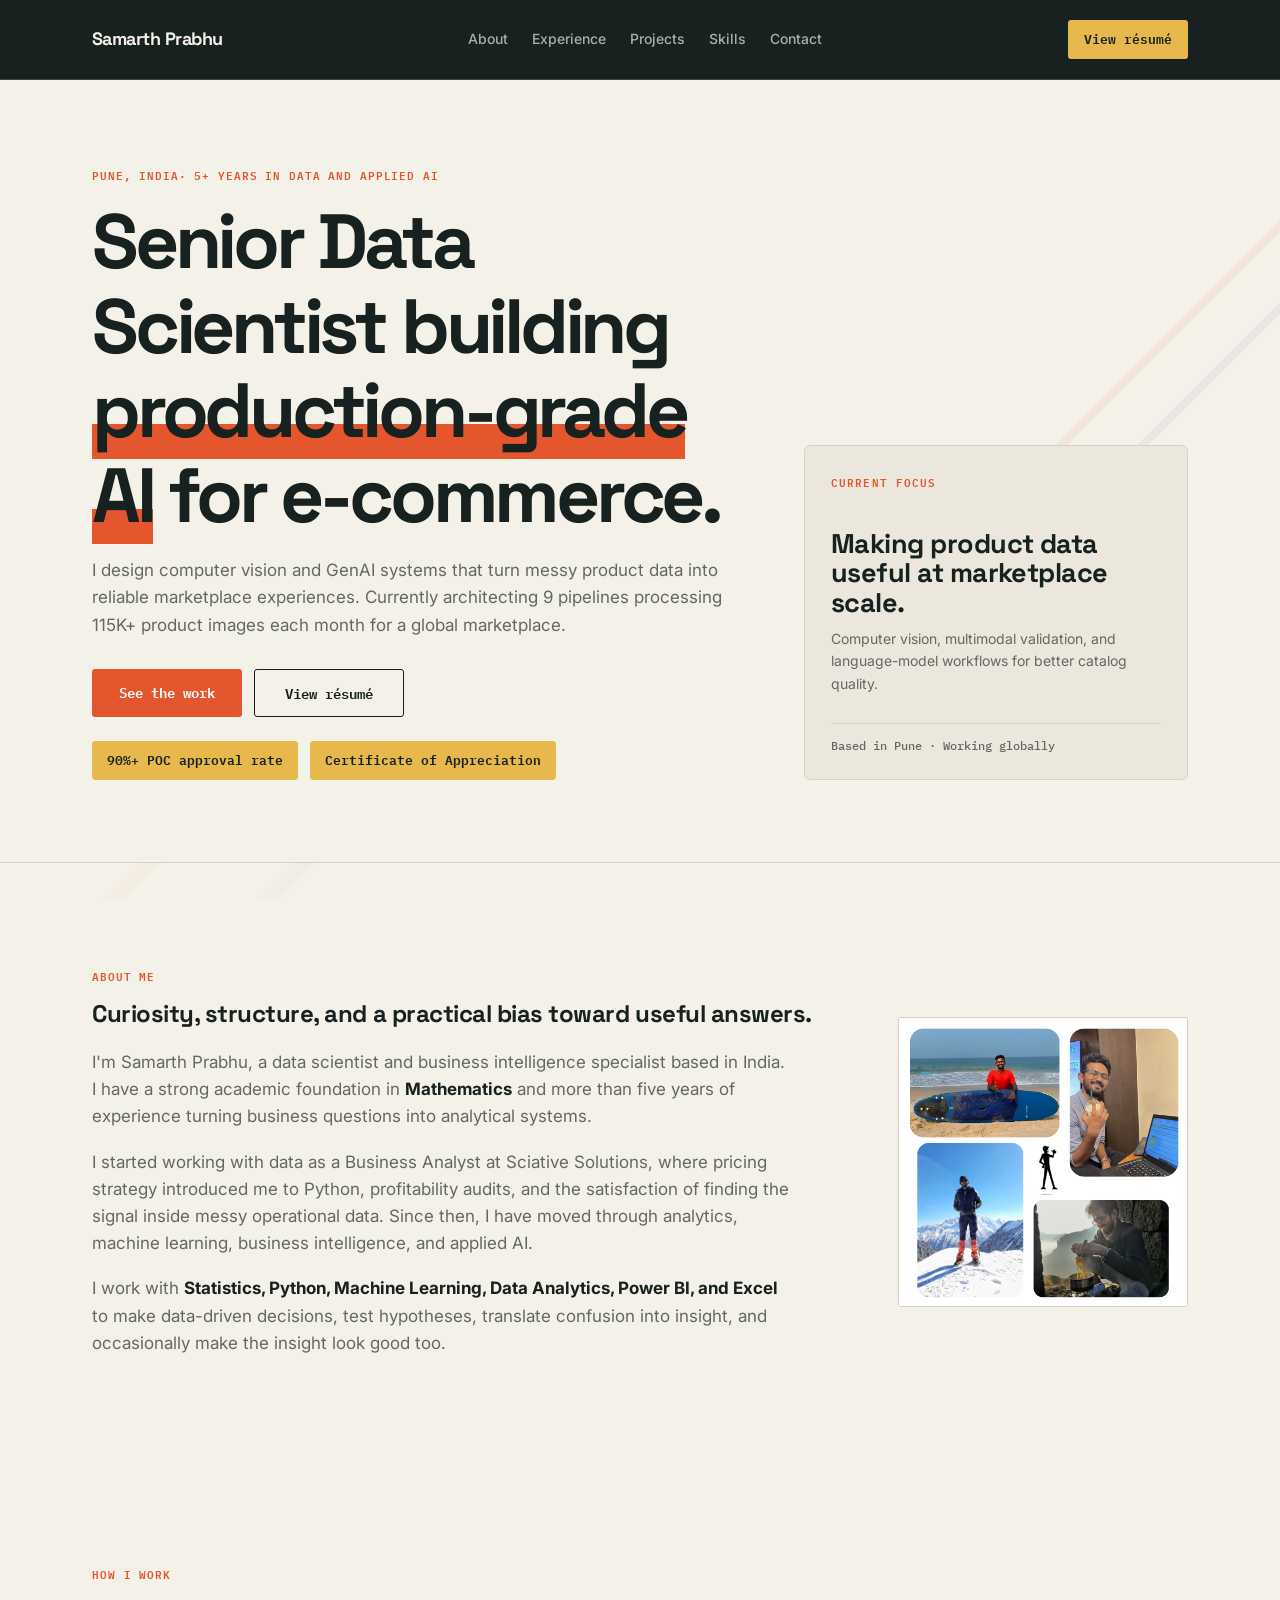
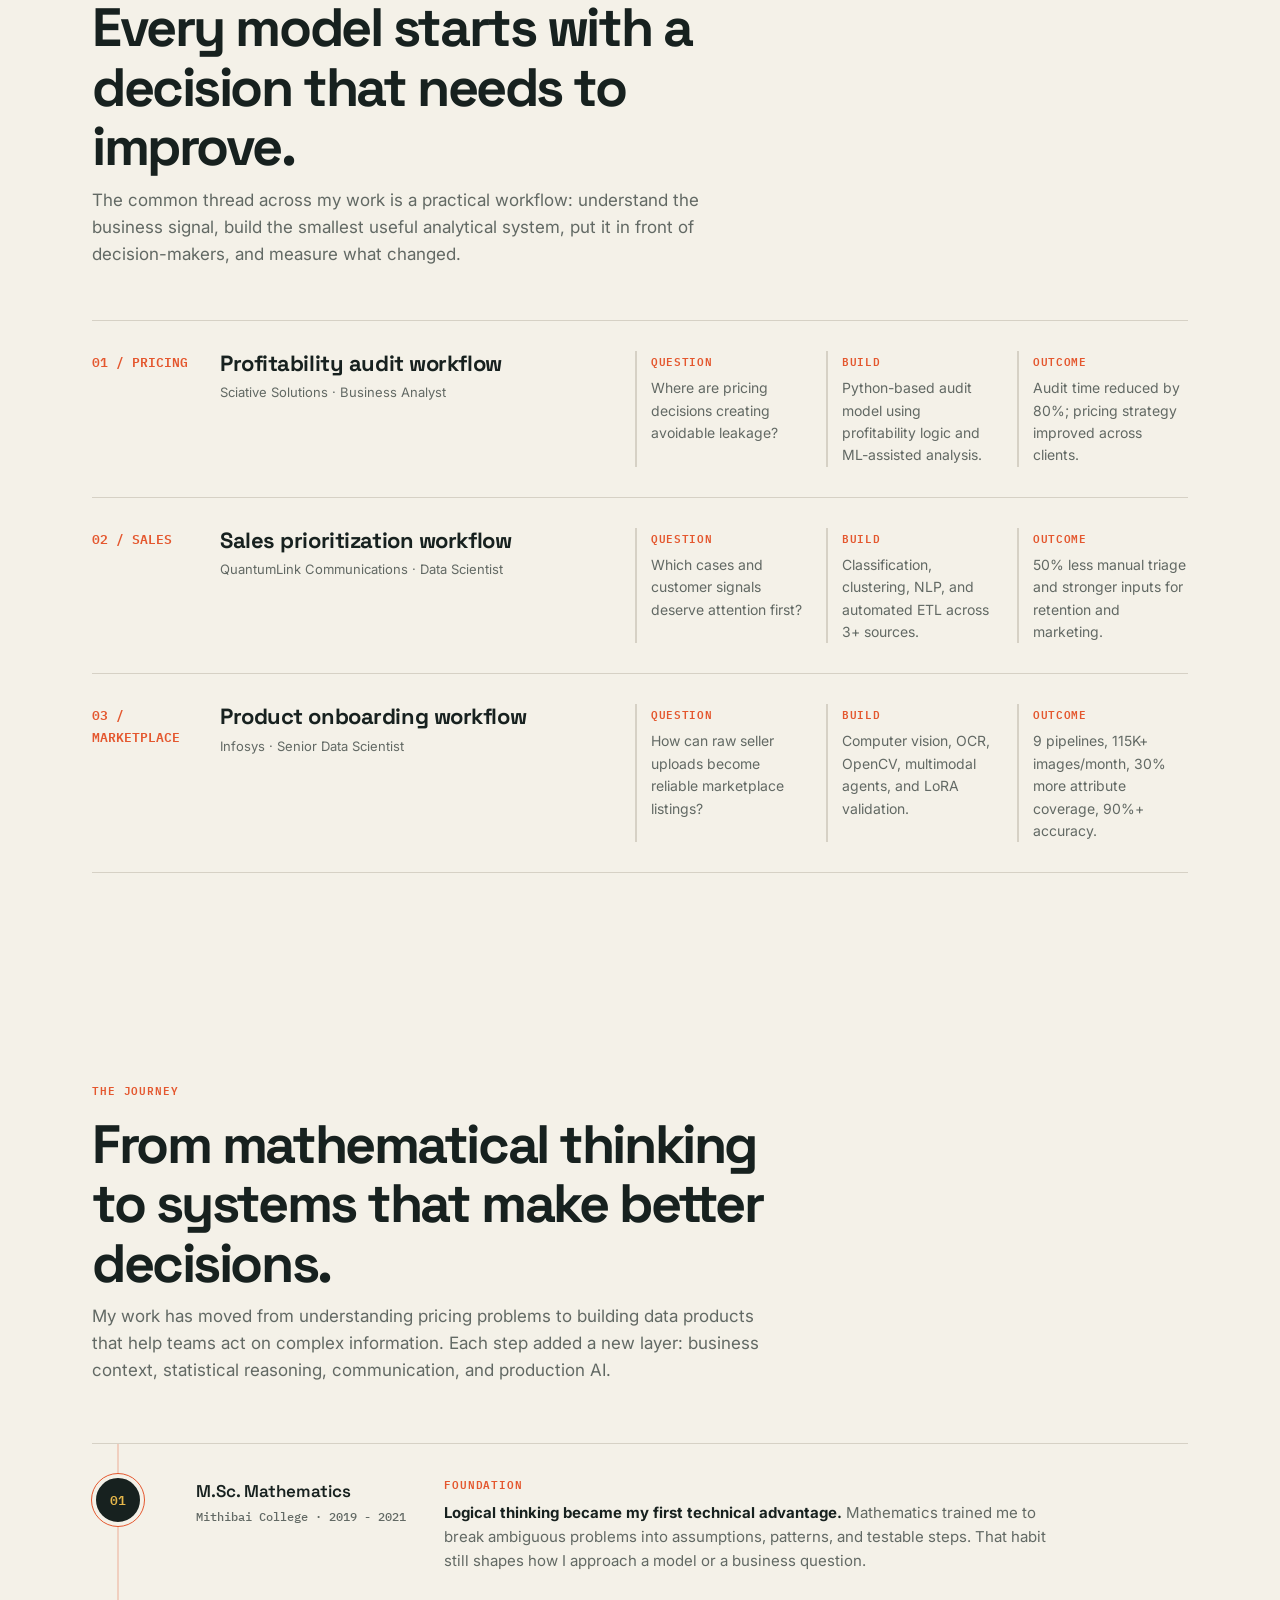
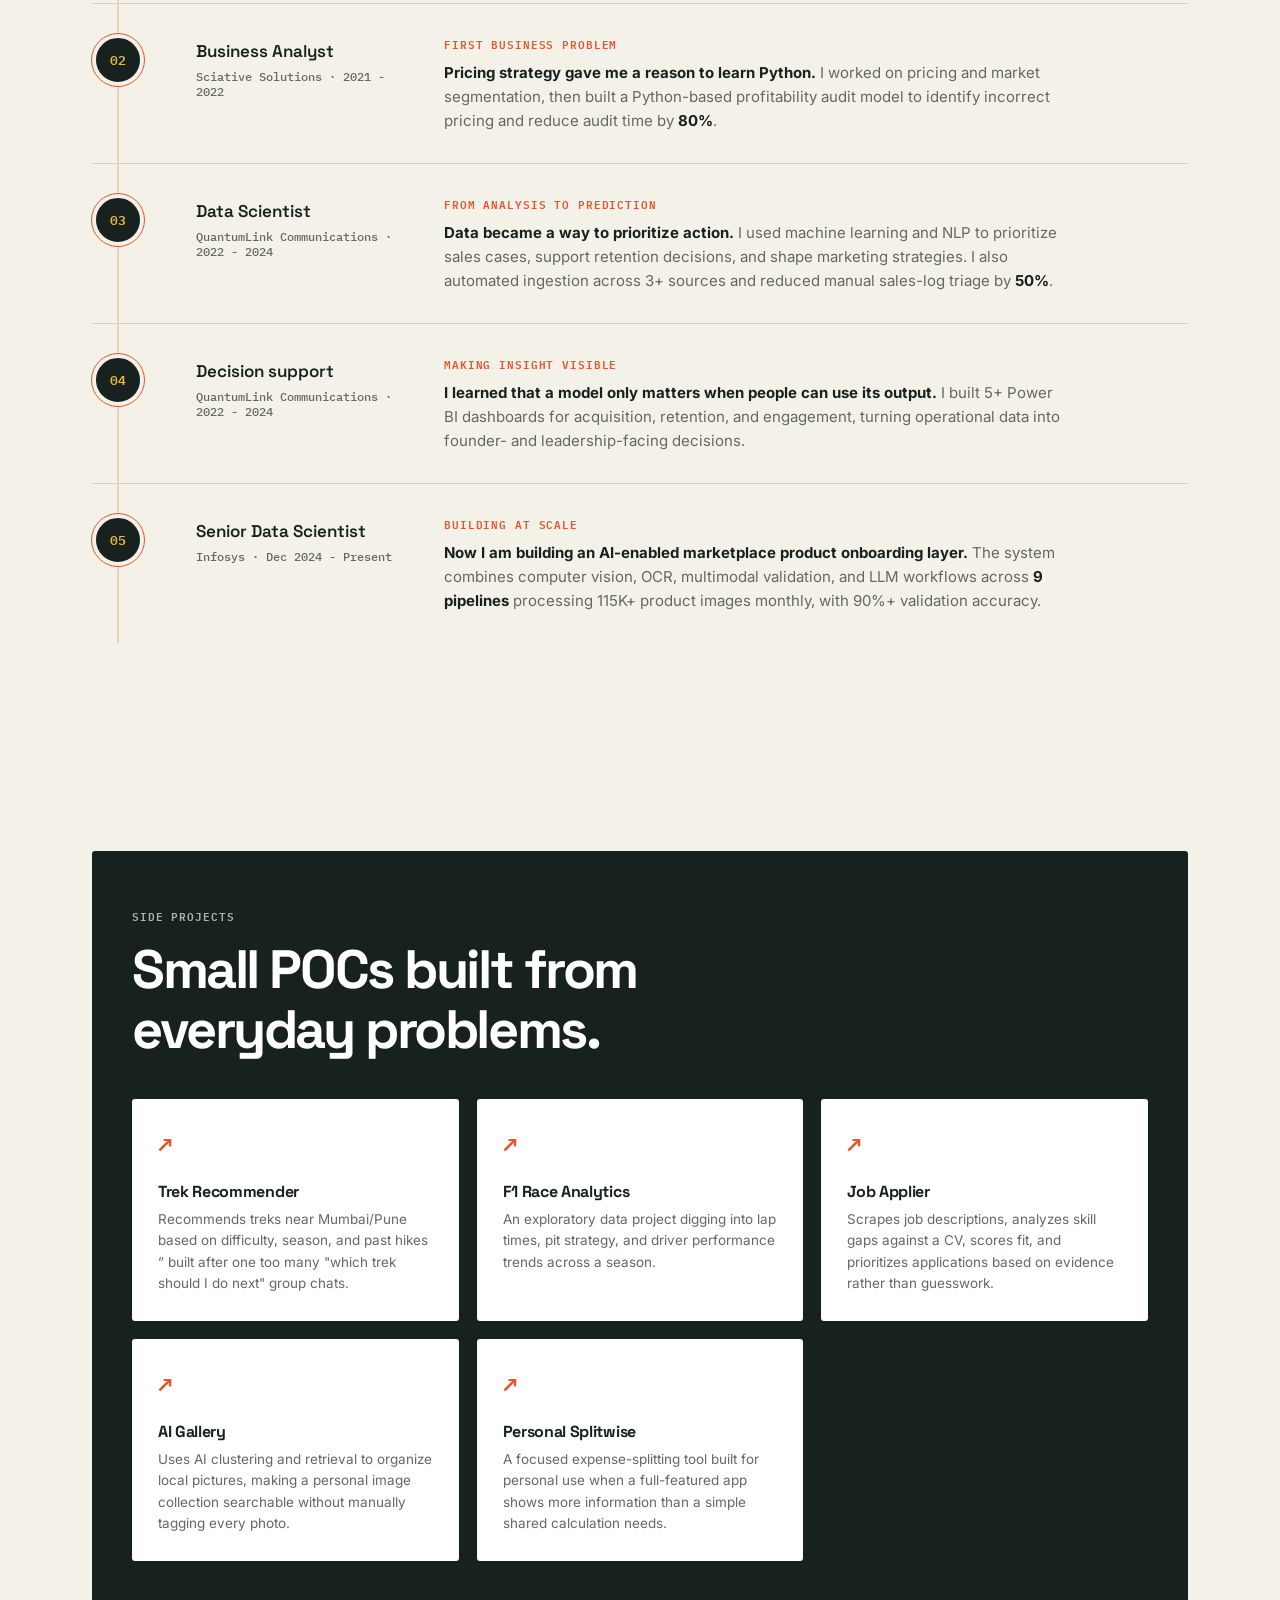
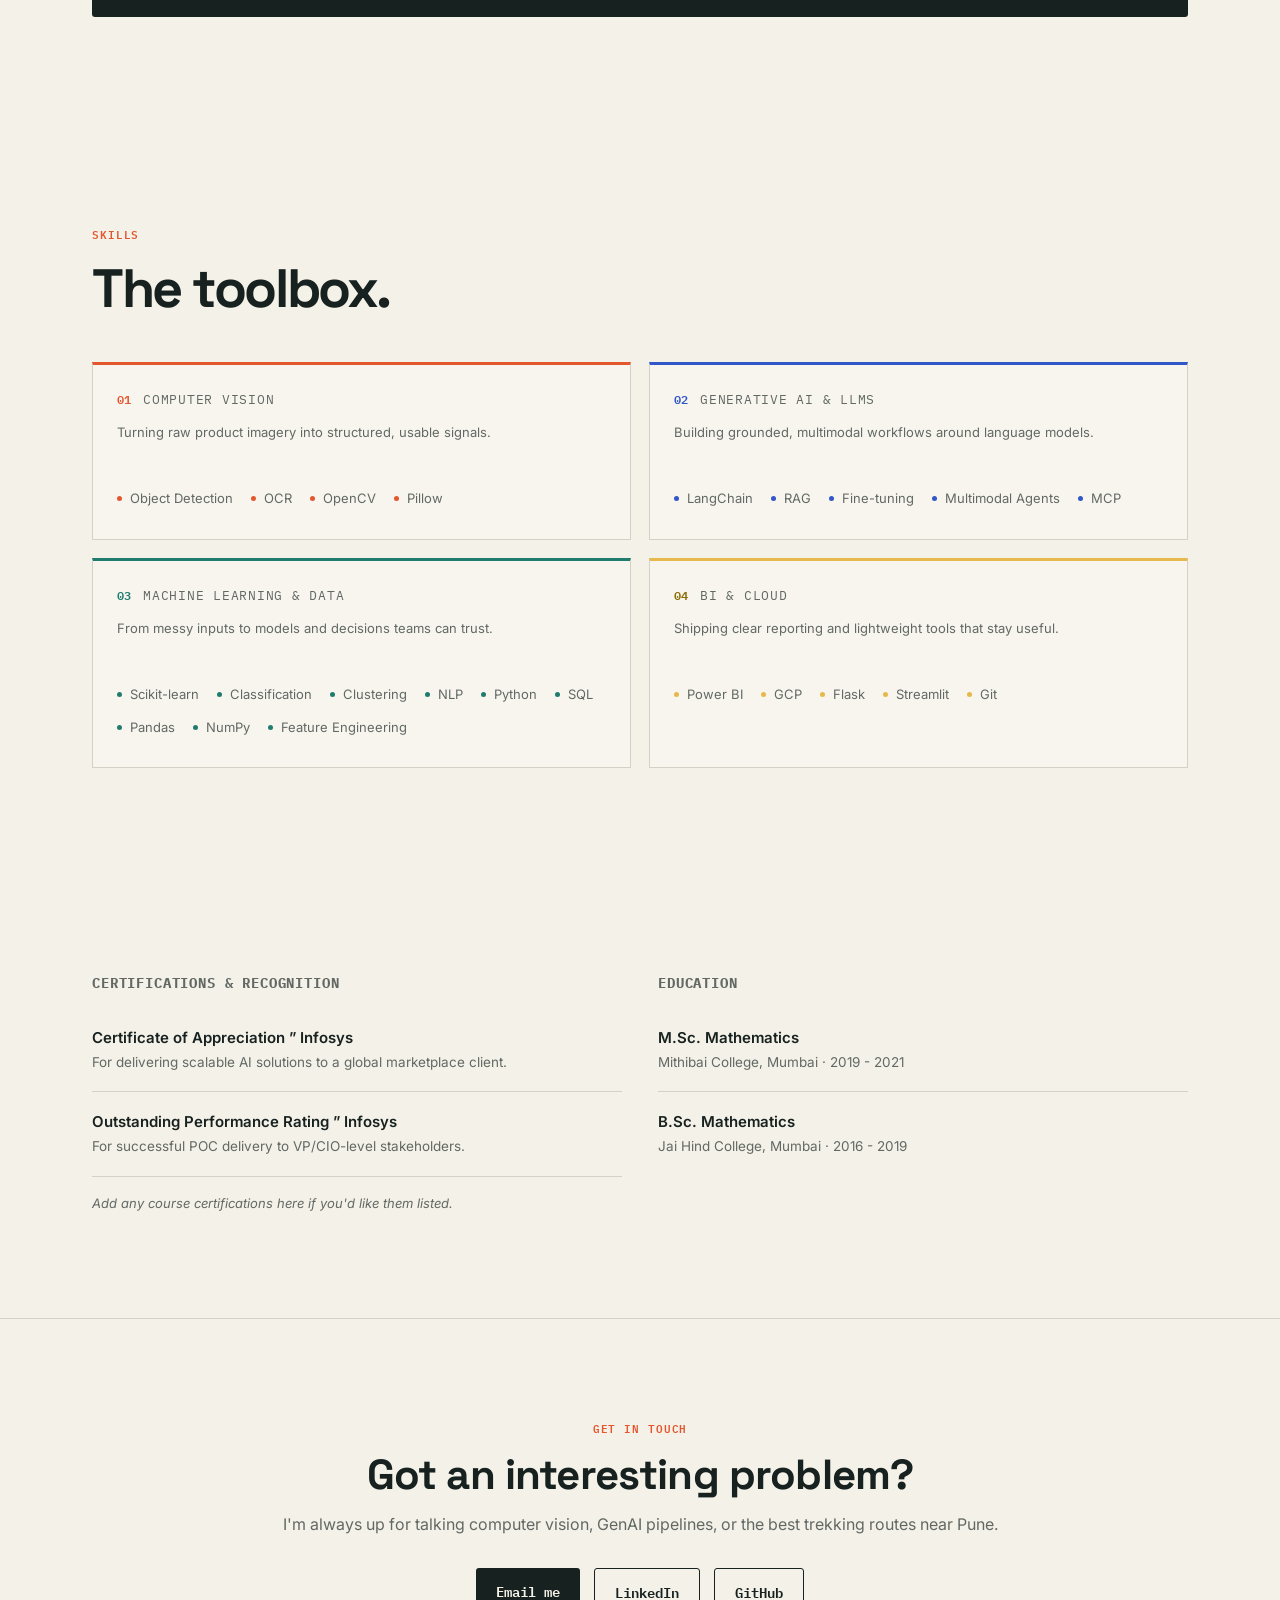
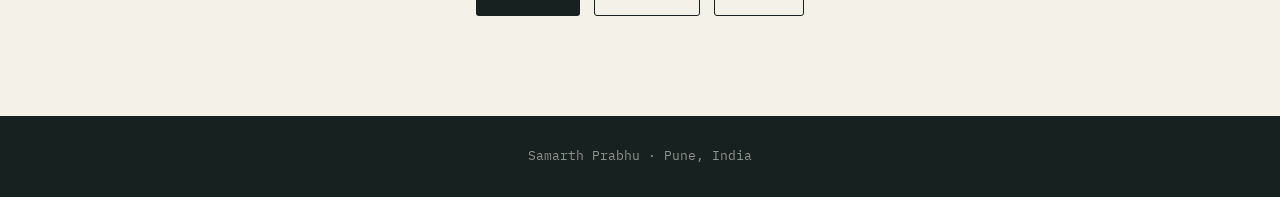
==== commit a1e63da5: "Content Correction 2" ====
--- a/index.html
+++ b/index.html
@@ -128,27 +128,27 @@
     <div class="journey" aria-label="Career timeline">
       <article class="journey-step">
         <div class="journey-index">01</div>
-        <div class="journey-heading"><div class="journey-role">M.Sc. Mathematics</div><div class="journey-place">Mithibai College · 2019”2021</div></div>
+        <div class="journey-heading"><div class="journey-role">M.Sc. Mathematics</div><div class="journey-place">Mithibai College · 2019 - 2021</div></div>
         <div class="journey-copy"><span class="journey-label">Foundation</span><strong>Logical thinking became my first technical advantage.</strong> Mathematics trained me to break ambiguous problems into assumptions, patterns, and testable steps. That habit still shapes how I approach a model or a business question.</div>
       </article>
       <article class="journey-step">
         <div class="journey-index">02</div>
-        <div class="journey-heading"><div class="journey-role">Business Analyst</div><div class="journey-place">Sciative Solutions · 2021”2022</div></div>
+        <div class="journey-heading"><div class="journey-role">Business Analyst</div><div class="journey-place">Sciative Solutions · 2021 - 2022</div></div>
         <div class="journey-copy"><span class="journey-label">First business problem</span><strong>Pricing strategy gave me a reason to learn Python.</strong> I worked on pricing and market segmentation, then built a Python-based profitability audit model to identify incorrect pricing and reduce audit time by <strong>80%</strong>.</div>
       </article>
       <article class="journey-step">
         <div class="journey-index">03</div>
-        <div class="journey-heading"><div class="journey-role">Data Scientist</div><div class="journey-place">QuantumLink Communications · 2022”2024</div></div>
+        <div class="journey-heading"><div class="journey-role">Data Scientist</div><div class="journey-place">QuantumLink Communications · 2022 - 2024</div></div>
         <div class="journey-copy"><span class="journey-label">From analysis to prediction</span><strong>Data became a way to prioritize action.</strong> I used machine learning and NLP to prioritize sales cases, support retention decisions, and shape marketing strategies. I also automated ingestion across 3+ sources and reduced manual sales-log triage by <strong>50%</strong>.</div>
       </article>
       <article class="journey-step">
         <div class="journey-index">04</div>
-        <div class="journey-heading"><div class="journey-role">Decision support</div><div class="journey-place">QuantumLink Communications · 2022”2024</div></div>
+        <div class="journey-heading"><div class="journey-role">Decision support</div><div class="journey-place">QuantumLink Communications · 2022 - 2024</div></div>
         <div class="journey-copy"><span class="journey-label">Making insight visible</span><strong>I learned that a model only matters when people can use its output.</strong> I built 5+ Power BI dashboards for acquisition, retention, and engagement, turning operational data into founder- and leadership-facing decisions.</div>
       </article>
       <article class="journey-step">
         <div class="journey-index">05</div>
-        <div class="journey-heading"><div class="journey-role">Senior Data Scientist</div><div class="journey-place">Infosys · Dec 2024”Present</div></div>
+        <div class="journey-heading"><div class="journey-role">Senior Data Scientist</div><div class="journey-place">Infosys · Dec 2024 - Present</div></div>
         <div class="journey-copy"><span class="journey-label">Building at scale</span><strong>Now I am building an AI-enabled marketplace product onboarding layer.</strong> The system combines computer vision, OCR, multimodal validation, and LLM workflows across <strong>9 pipelines</strong> processing 115K+ product images monthly, with 90%+ validation accuracy.</div>
       </article>
     </div>
@@ -262,11 +262,11 @@
         <h3>Education</h3>
         <div class="list-item">
           <div class="t1">M.Sc. Mathematics</div>
-          <div class="t2">Mithibai College, Mumbai · 2019 ” 2021</div>
+          <div class="t2">Mithibai College, Mumbai · 2019 - 2021</div>
         </div>
         <div class="list-item">
           <div class="t1">B.Sc. Mathematics</div>
-          <div class="t2">Jai Hind College, Mumbai · 2016 ” 2019</div>
+          <div class="t2">Jai Hind College, Mumbai · 2016 - 2019</div>
         </div>
       </div>
     </div>
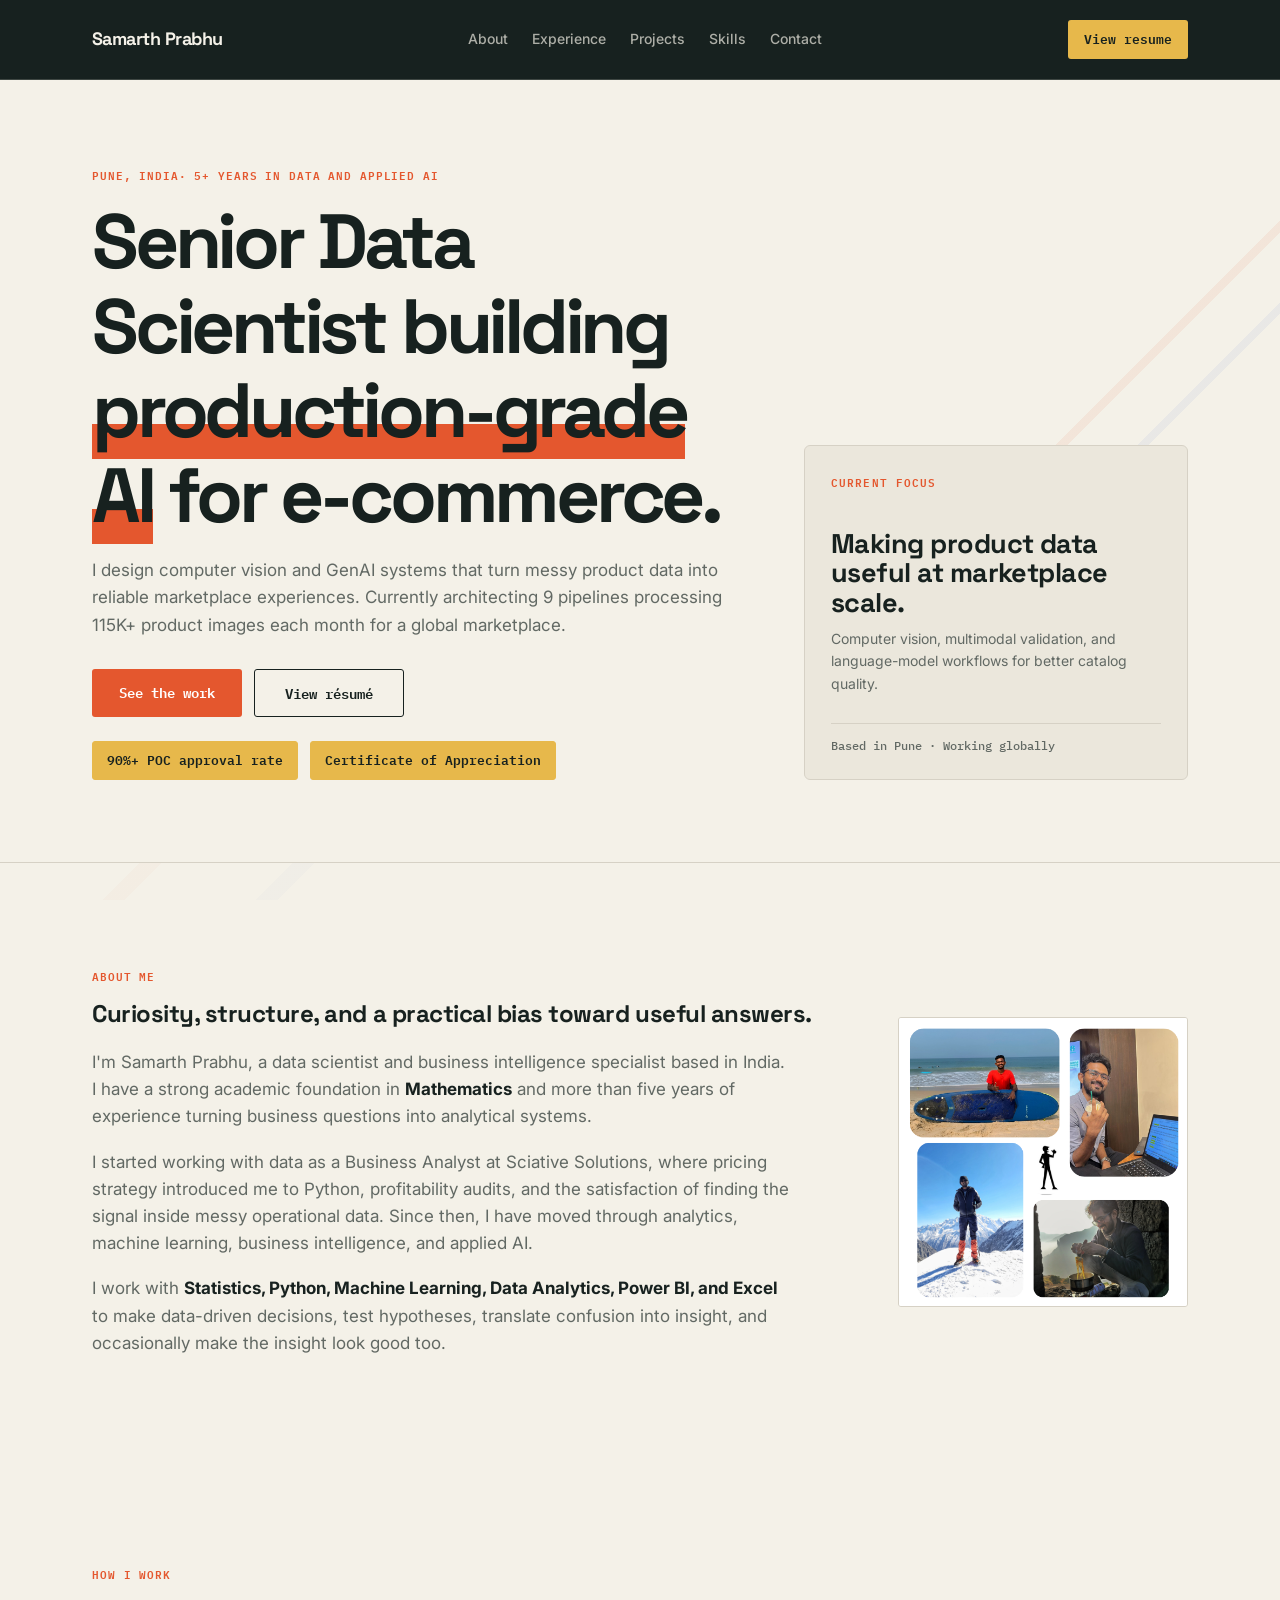
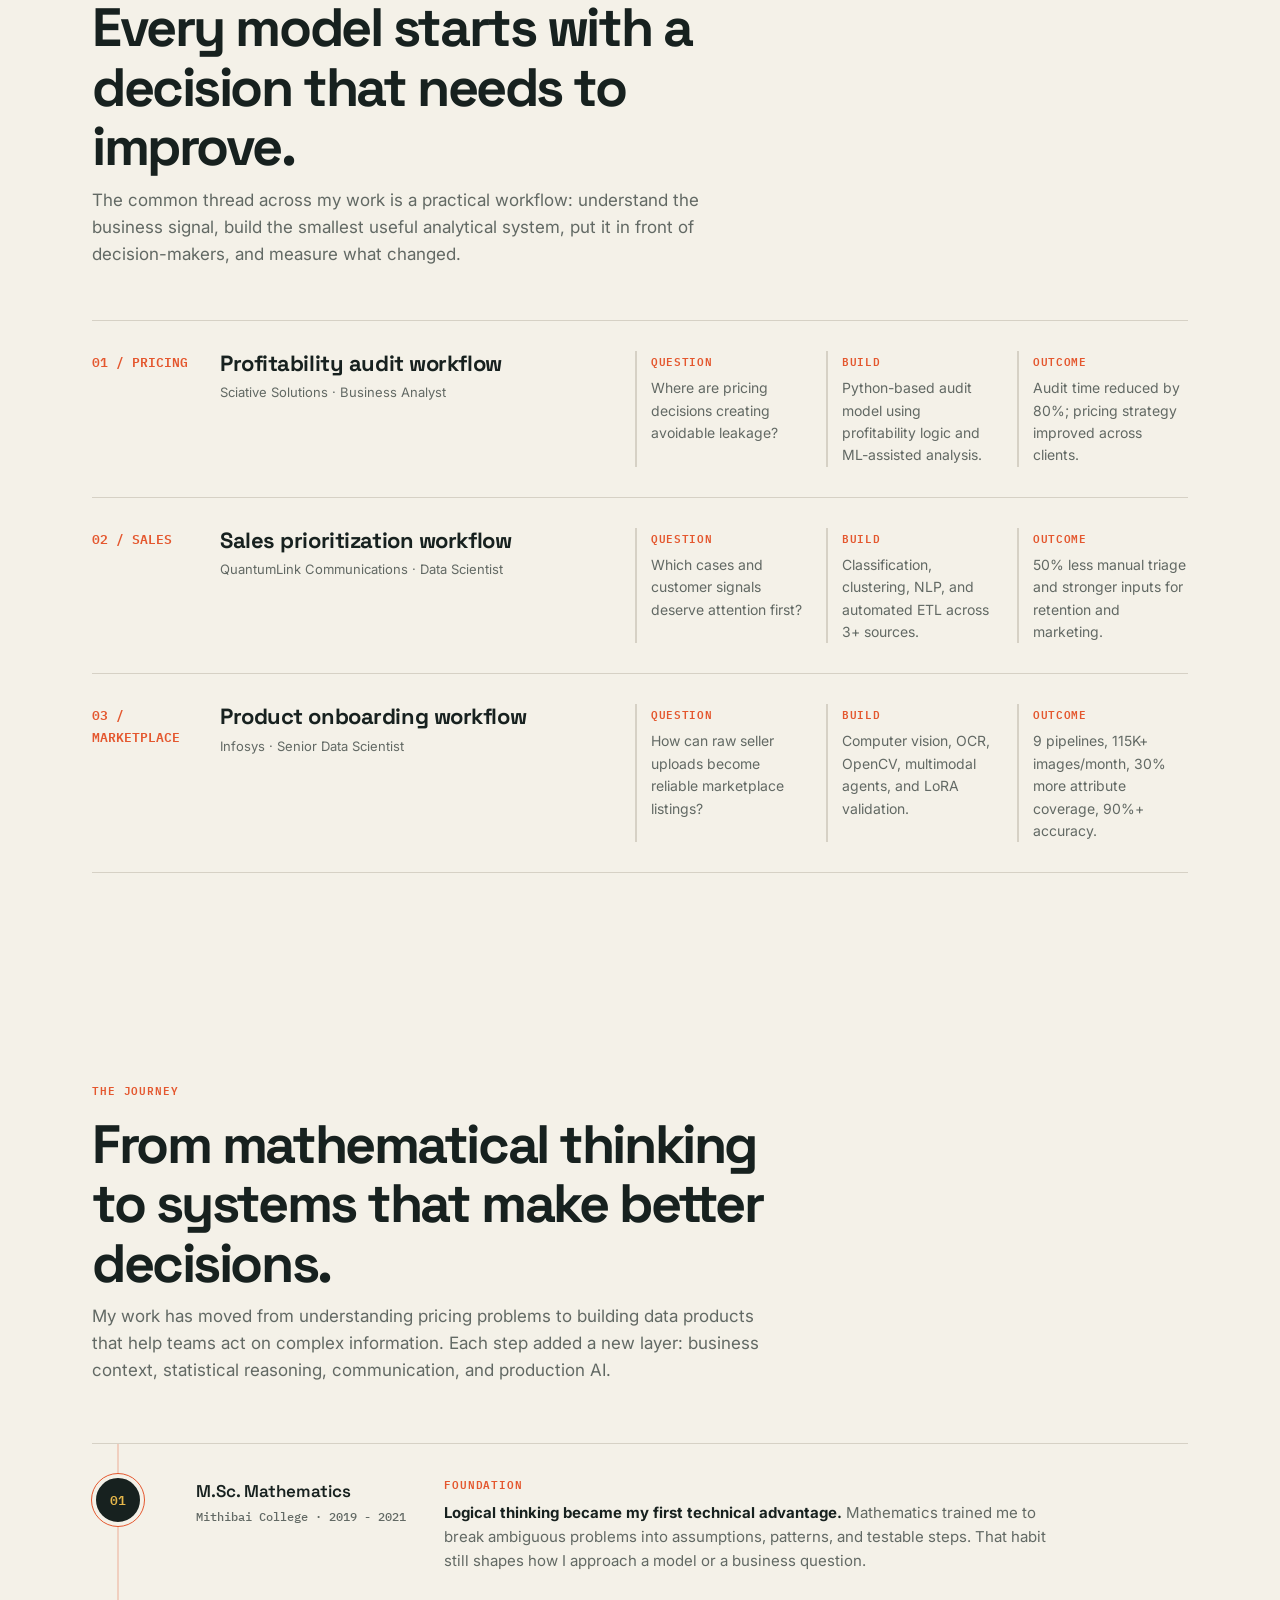
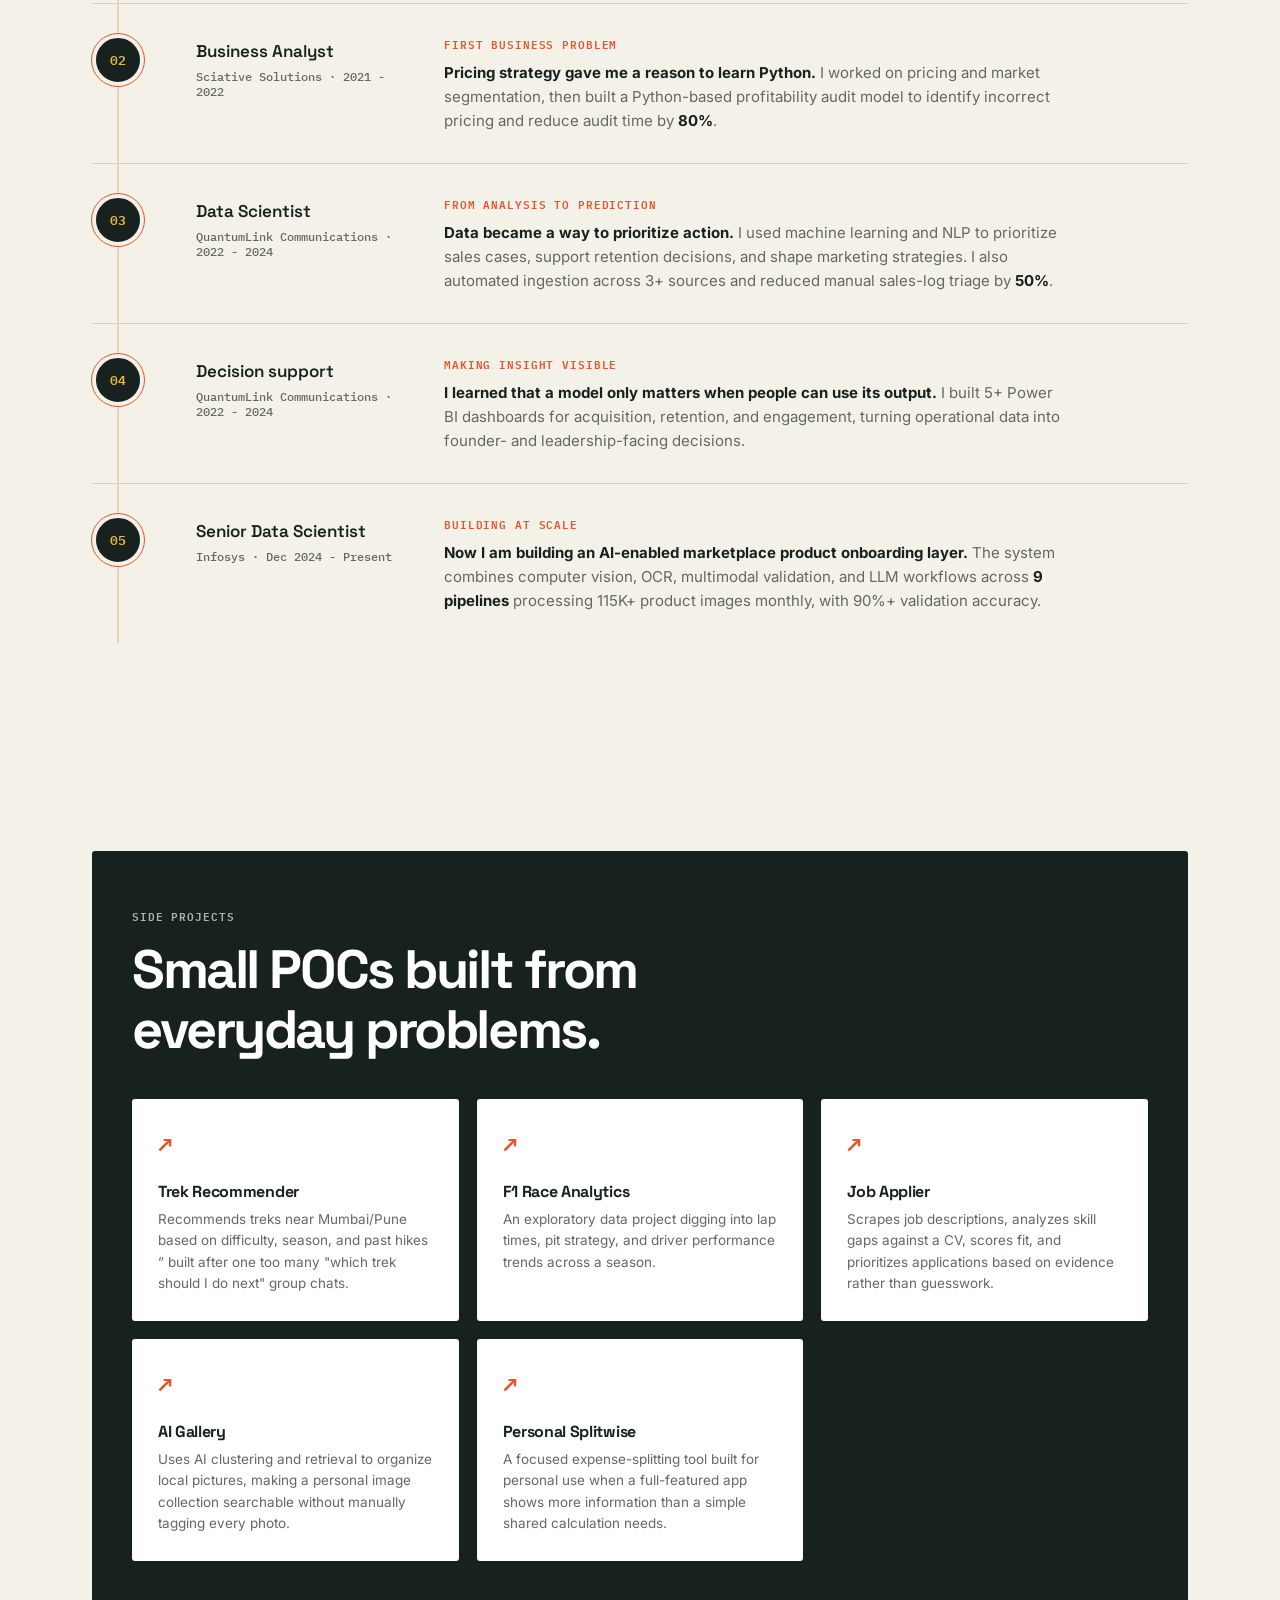
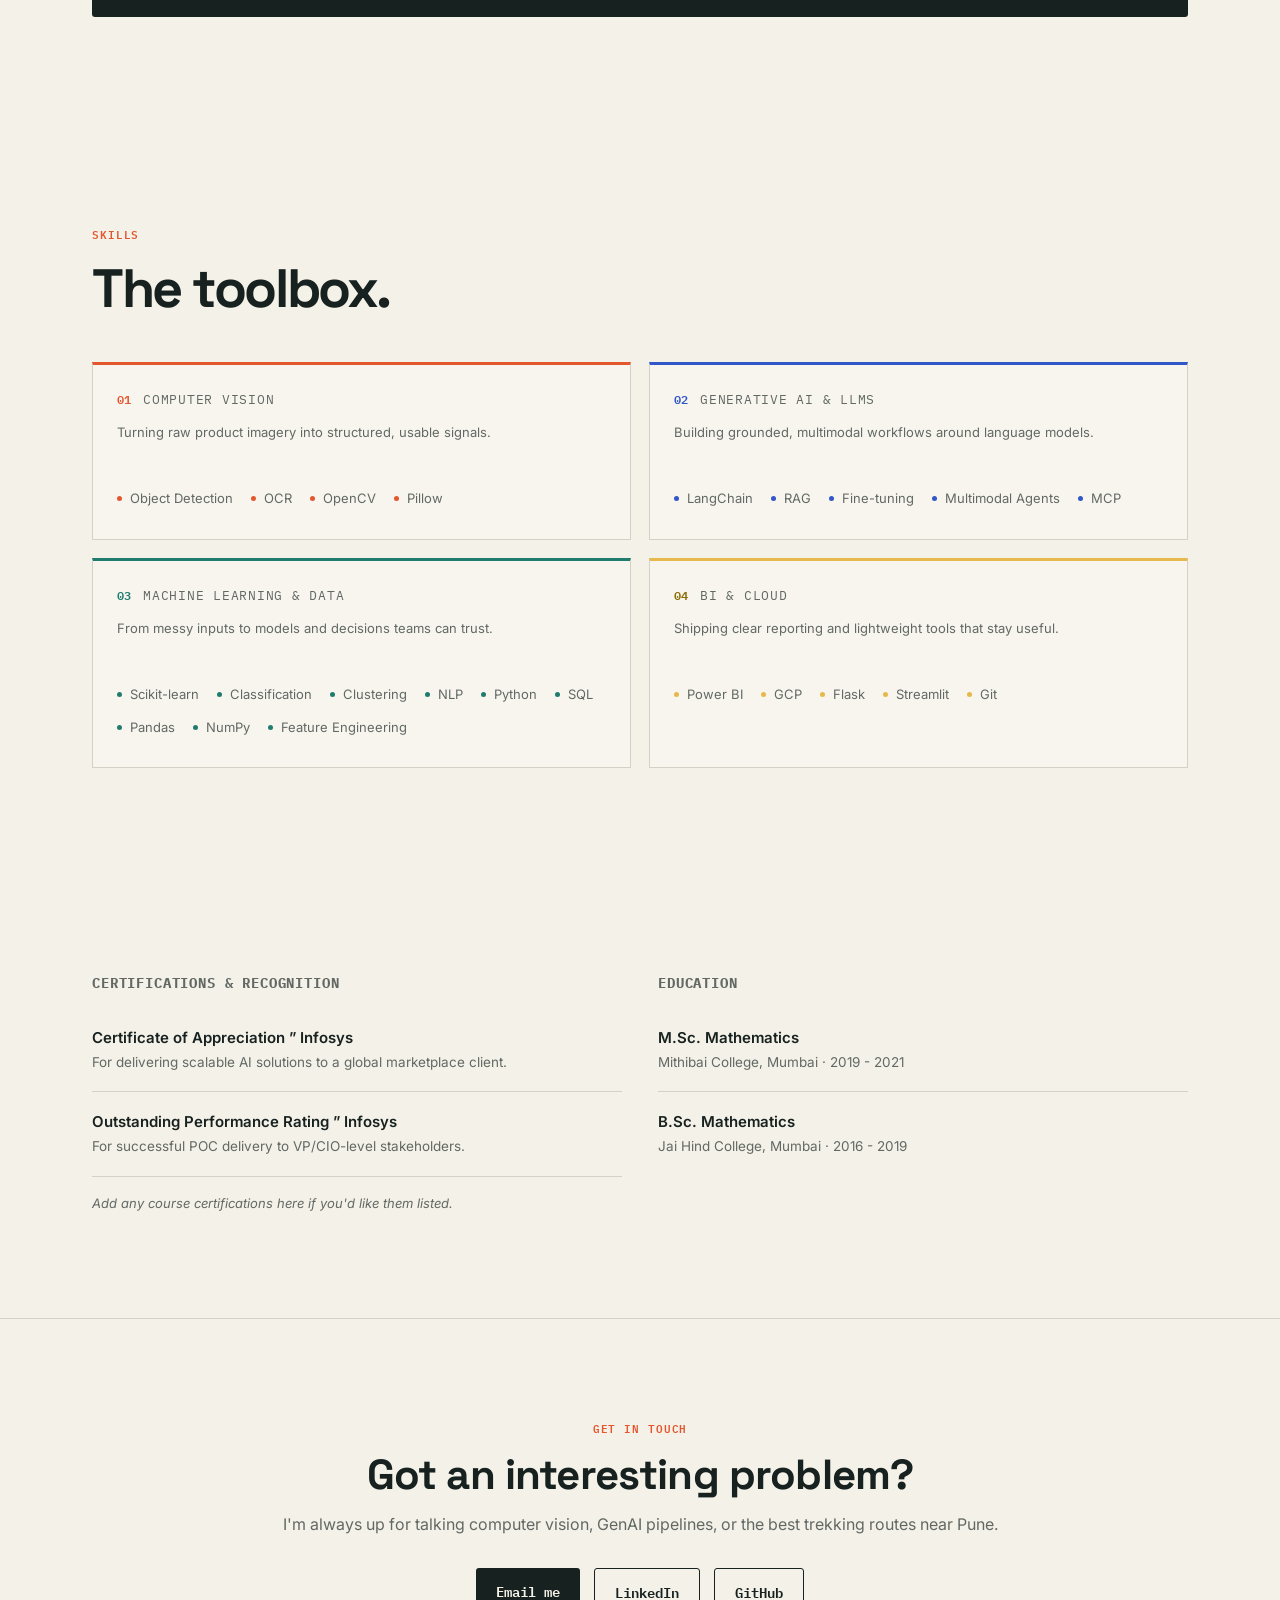
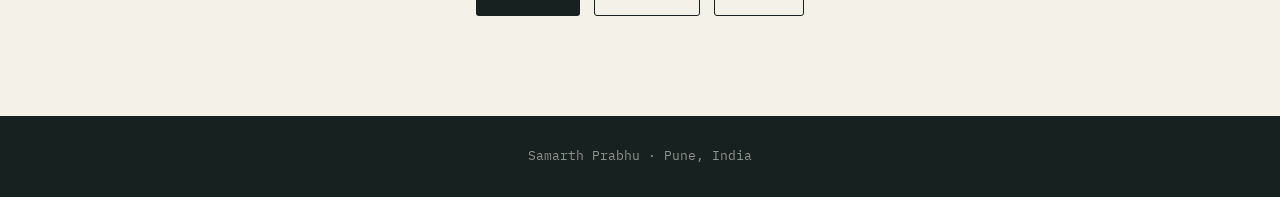
==== commit 13494f59: "Content Creation 3" ====
--- a/index.html
+++ b/index.html
@@ -25,7 +25,7 @@
       <a href="#skills">Skills</a>
       <a href="#contact">Contact</a>
     </nav>
-    <a href="resume/Samarth_Prabhu_CV.pdf" target="_blank" rel="noopener noreferrer" class="nav-cta">View résumé</a>
+    <a href="resume/Samarth_Prabhu_CV.pdf" target="_blank" rel="noopener noreferrer" class="nav-cta">View resume</a>
   </div>
 </header>
 
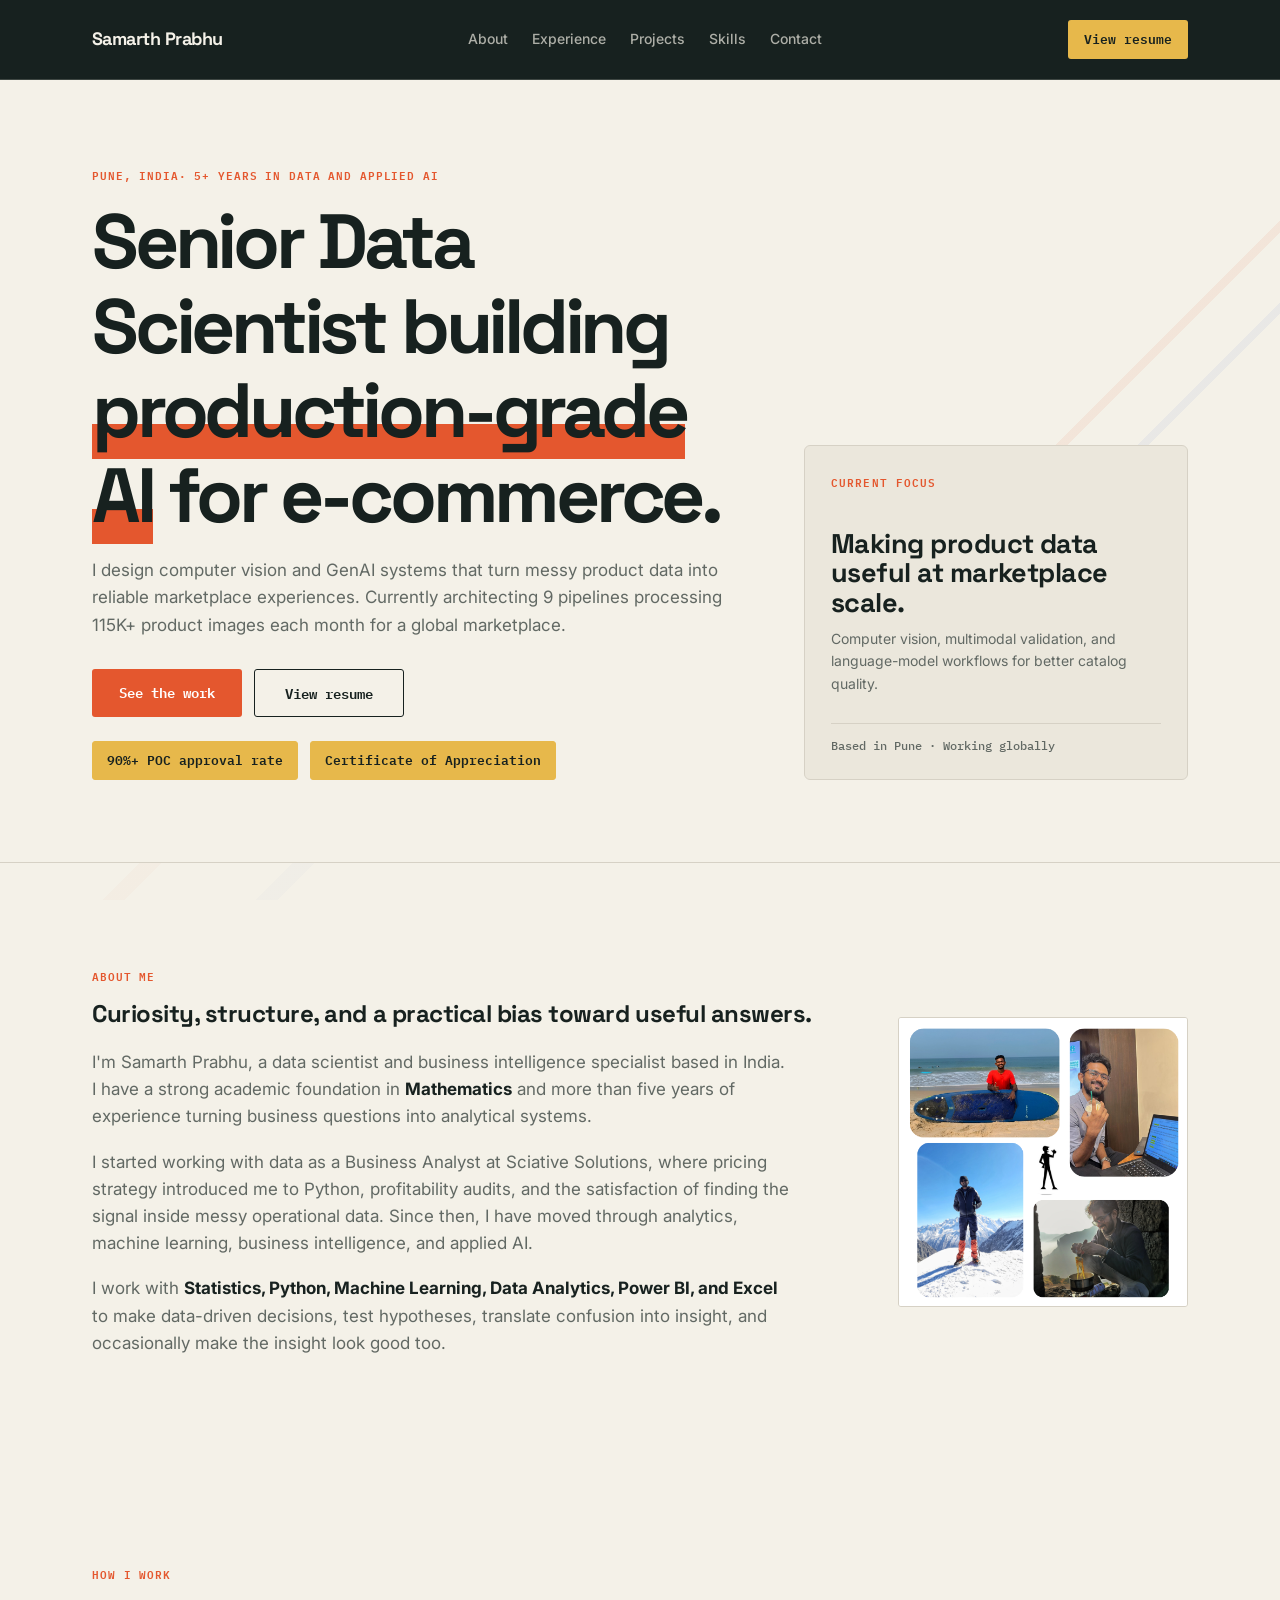
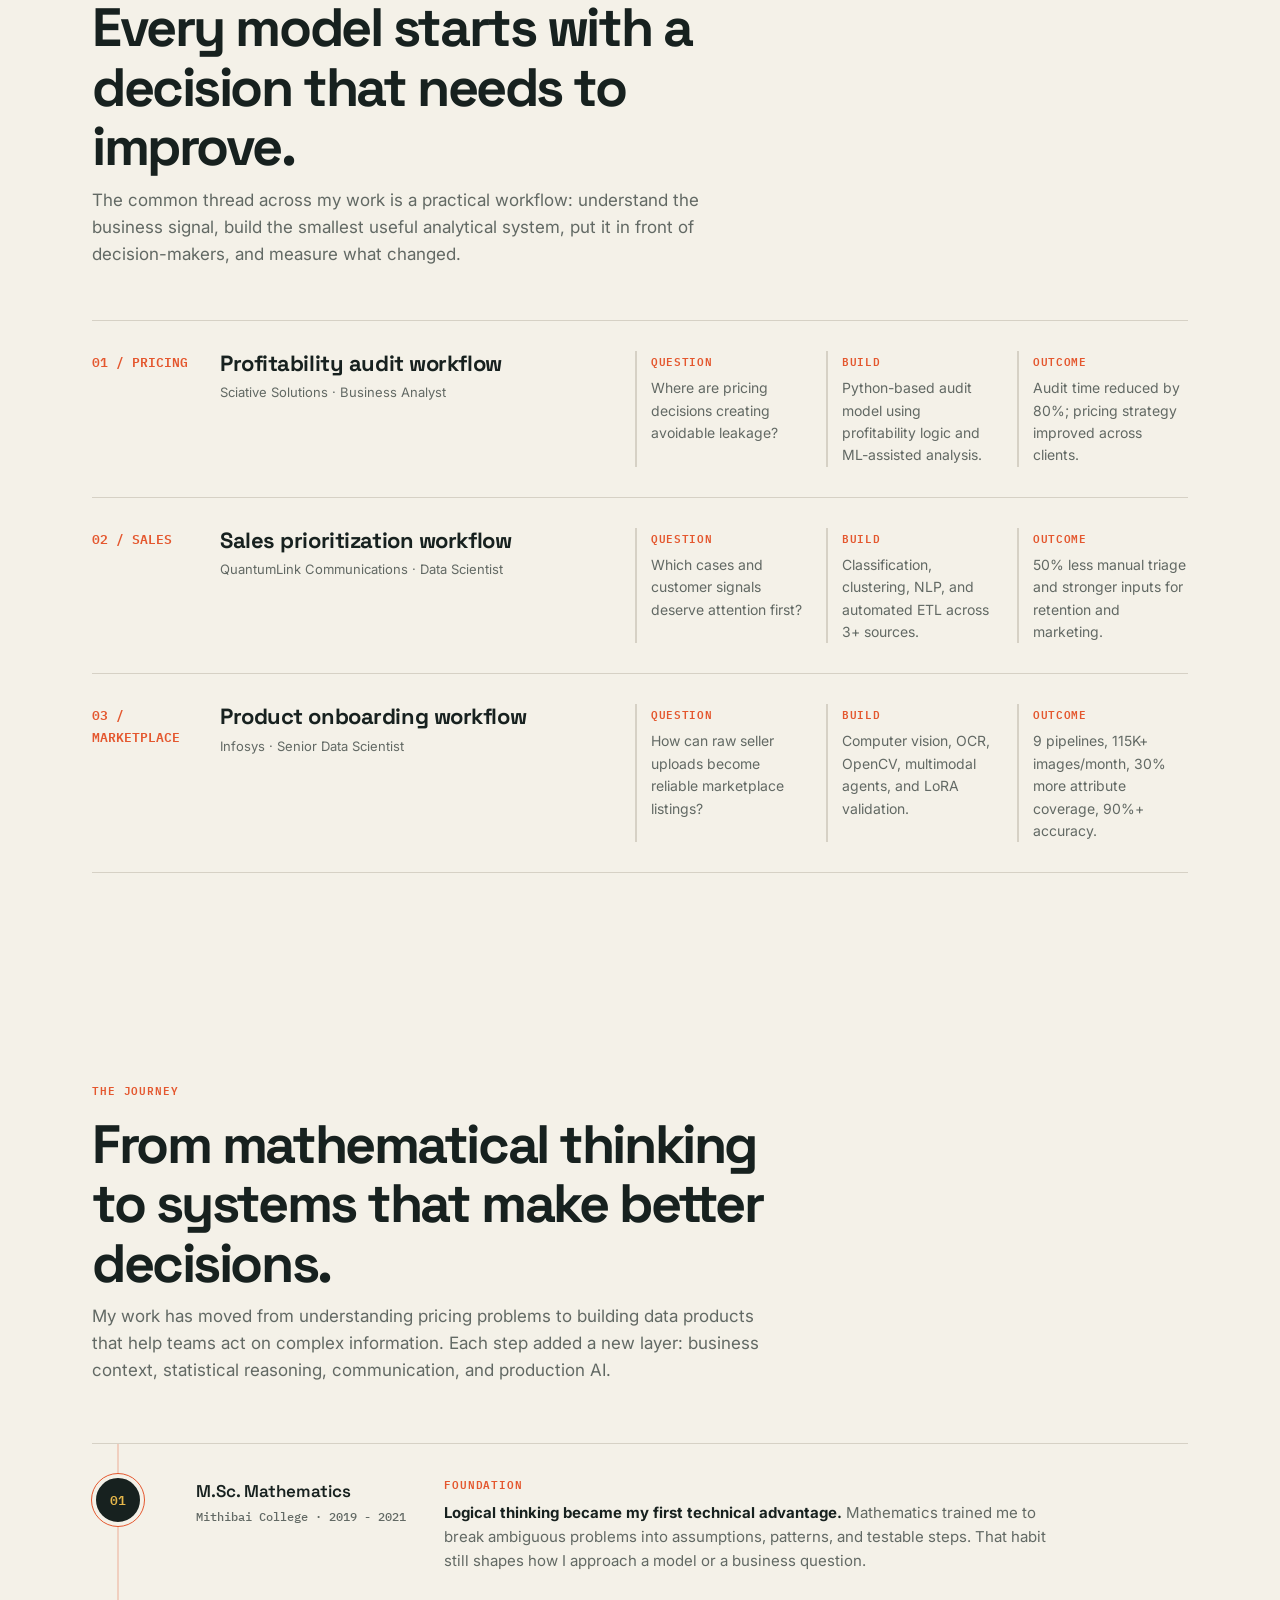
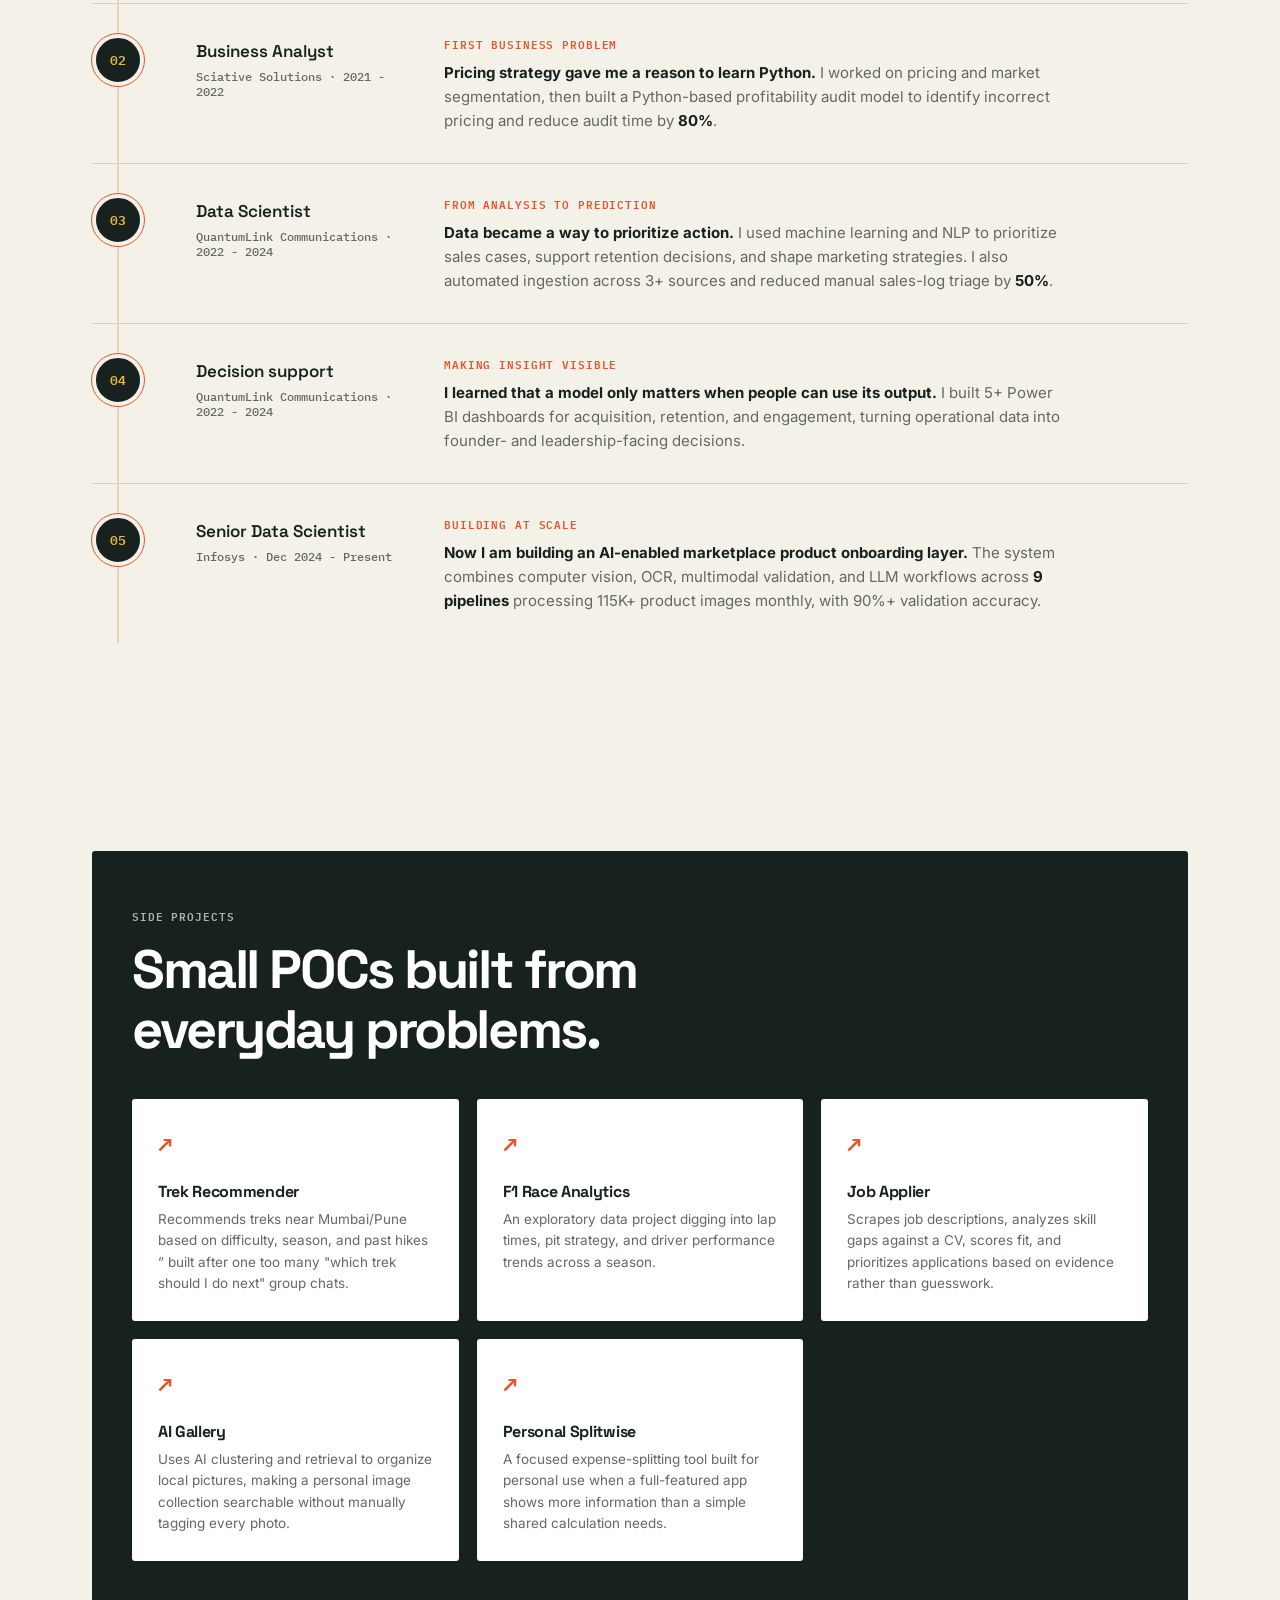
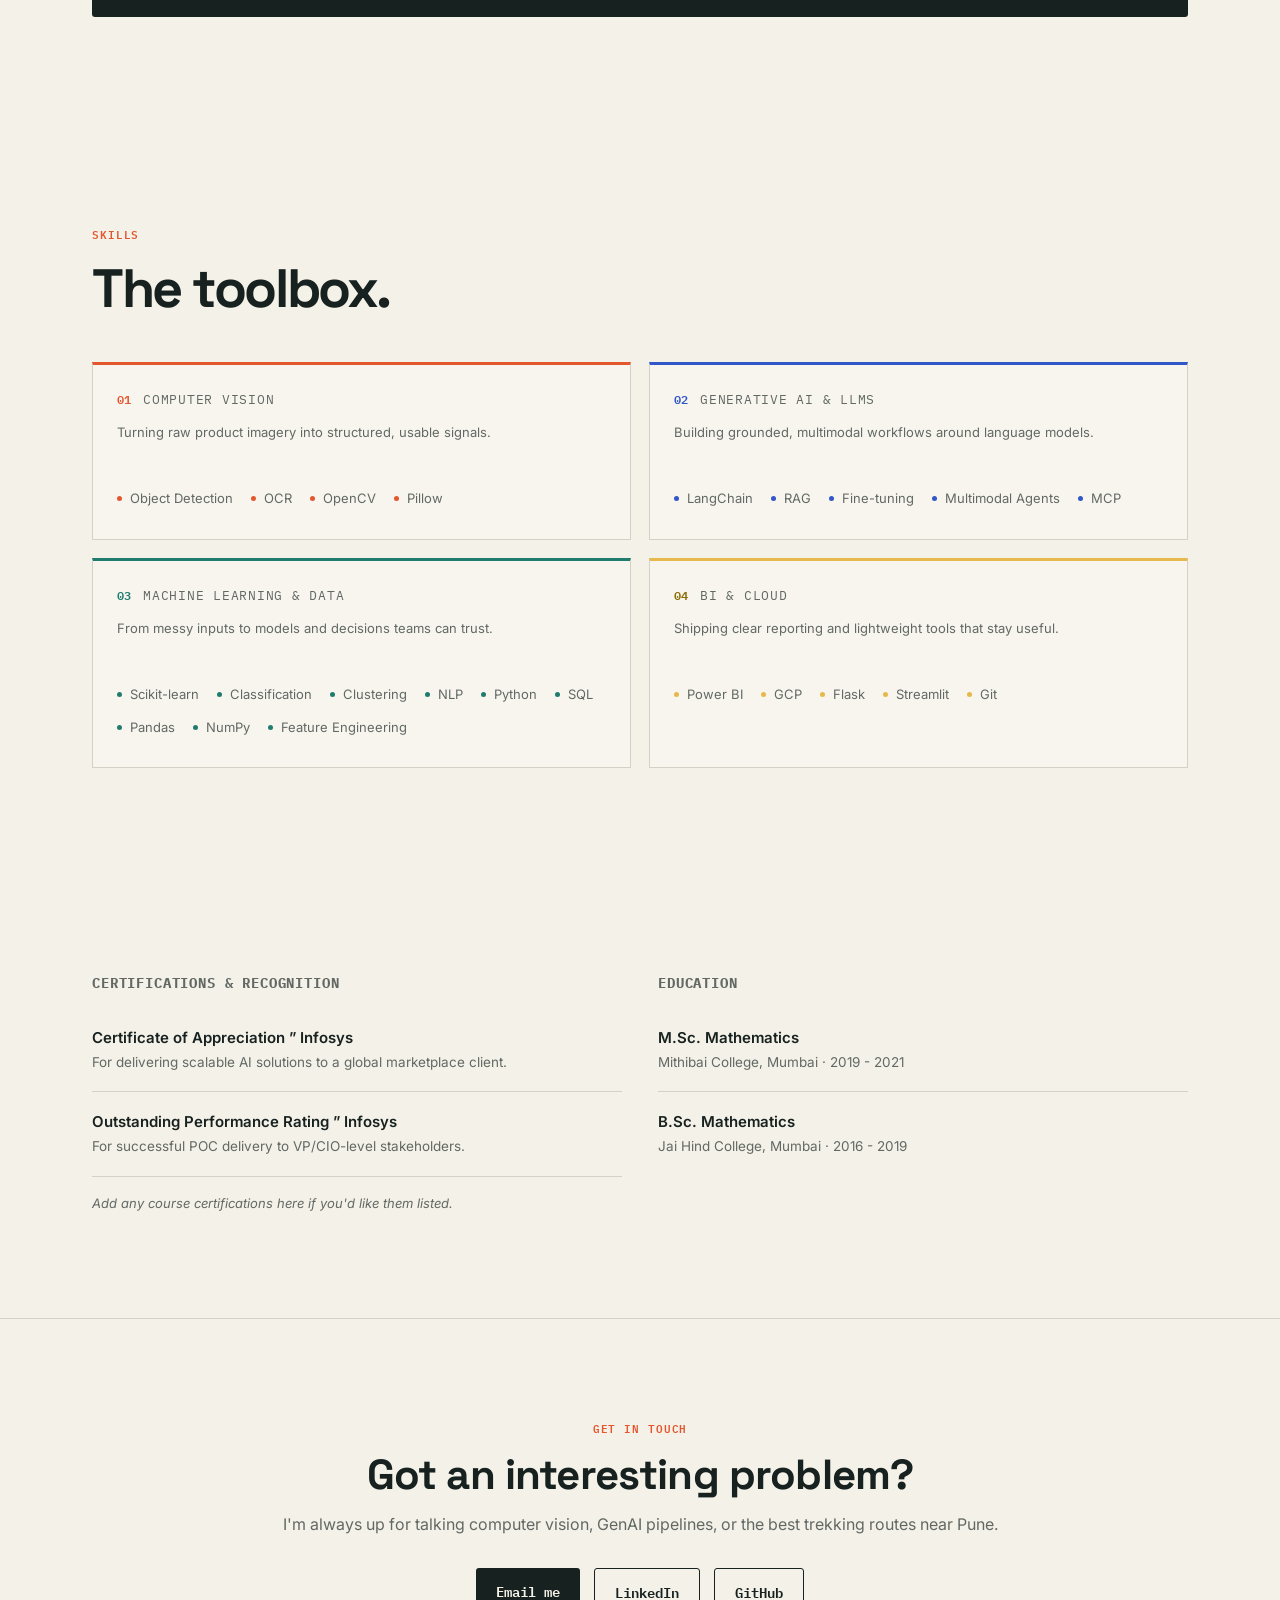
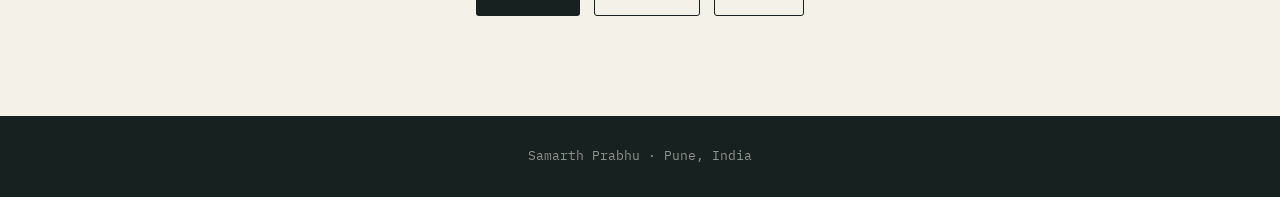
==== commit c9ffb487: "Change Resume" ====
--- a/index.html
+++ b/index.html
@@ -40,7 +40,7 @@
       <p class="sub">I design computer vision and GenAI systems that turn messy product data into reliable marketplace experiences. Currently architecting 9 pipelines processing 115K+ product images each month for a global marketplace.</p>
       <div class="hero-cta">
         <a href="#experience" class="btn btn-primary">See the work</a>
-        <a href="resume/Samarth_Prabhu_CV.pdf" target="_blank" rel="noopener noreferrer" class="btn btn-secondary">View résumé</a>
+        <a href="resume/Samarth_Prabhu_CV.pdf" target="_blank" rel="noopener noreferrer" class="btn btn-secondary">View resume</a>
       </div>
       <div class="hero-badges">
         <span class="badge b1">90%+ POC approval rate</span>
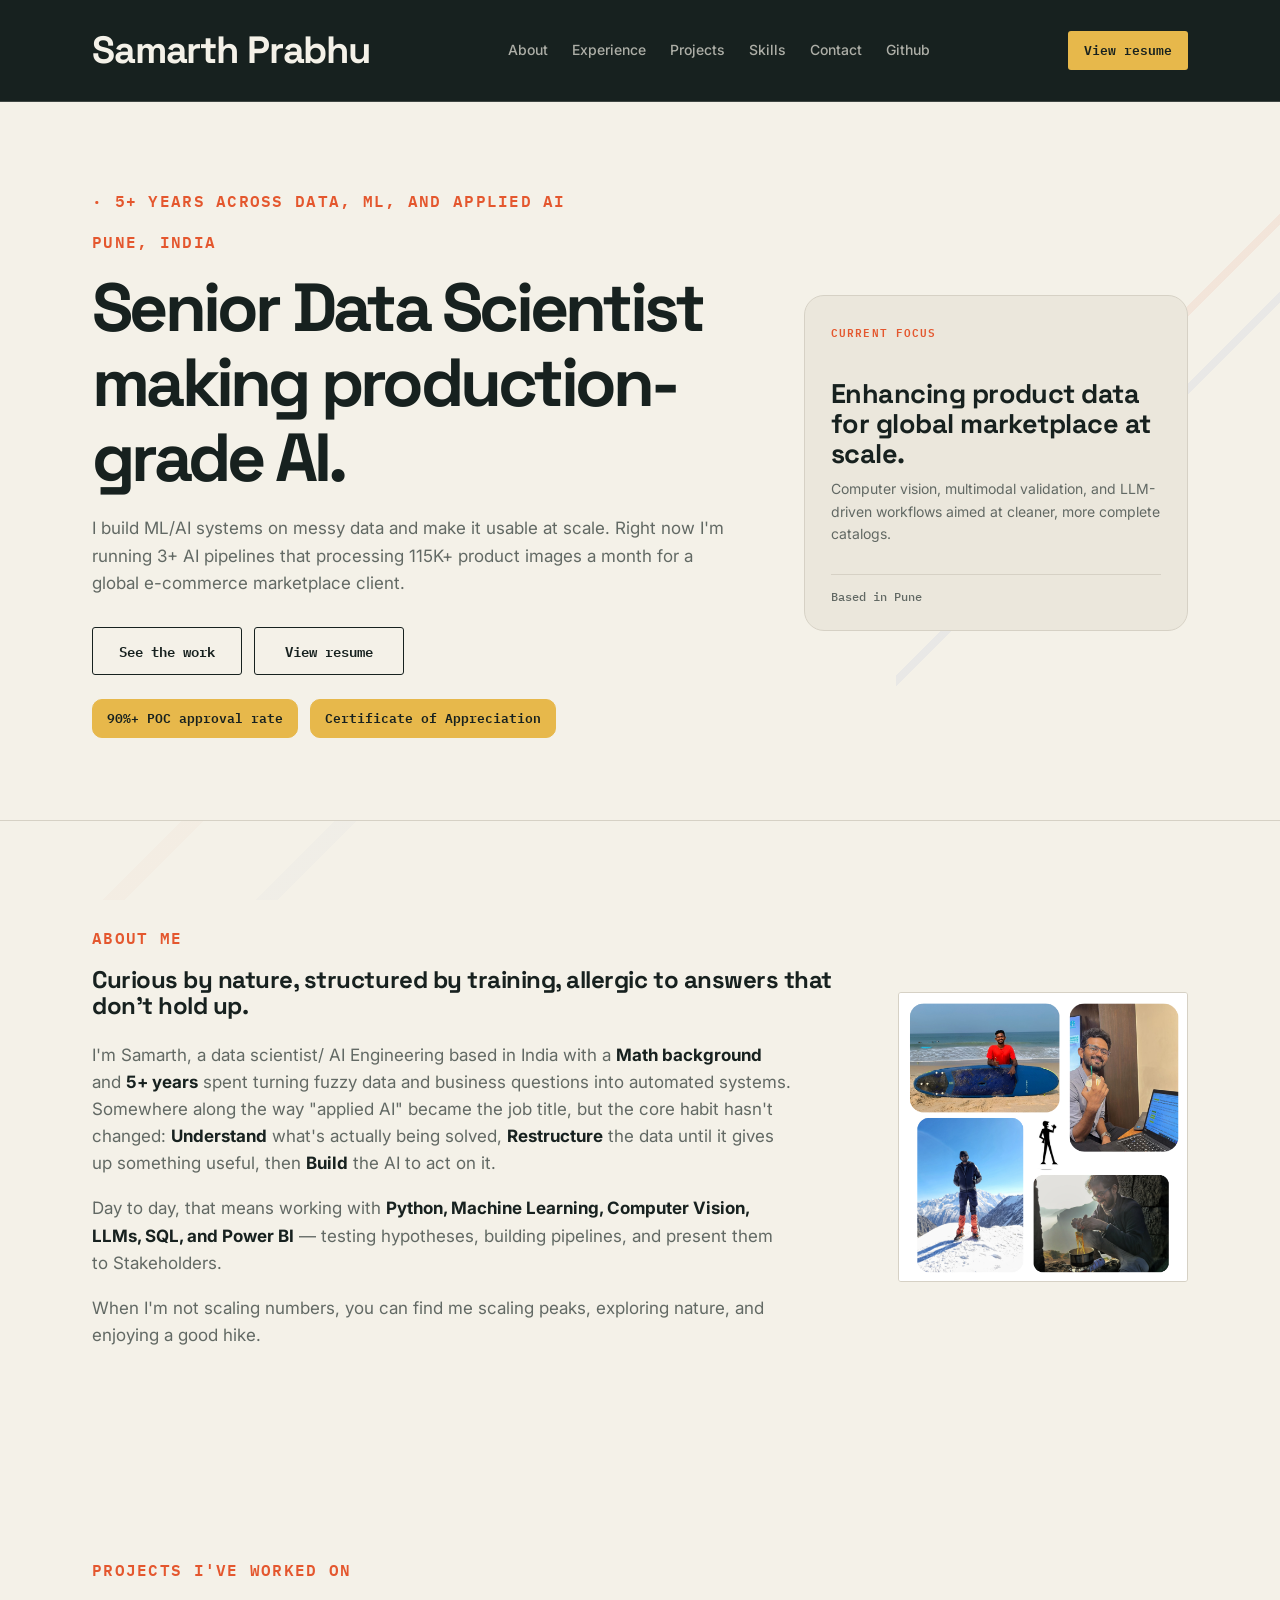
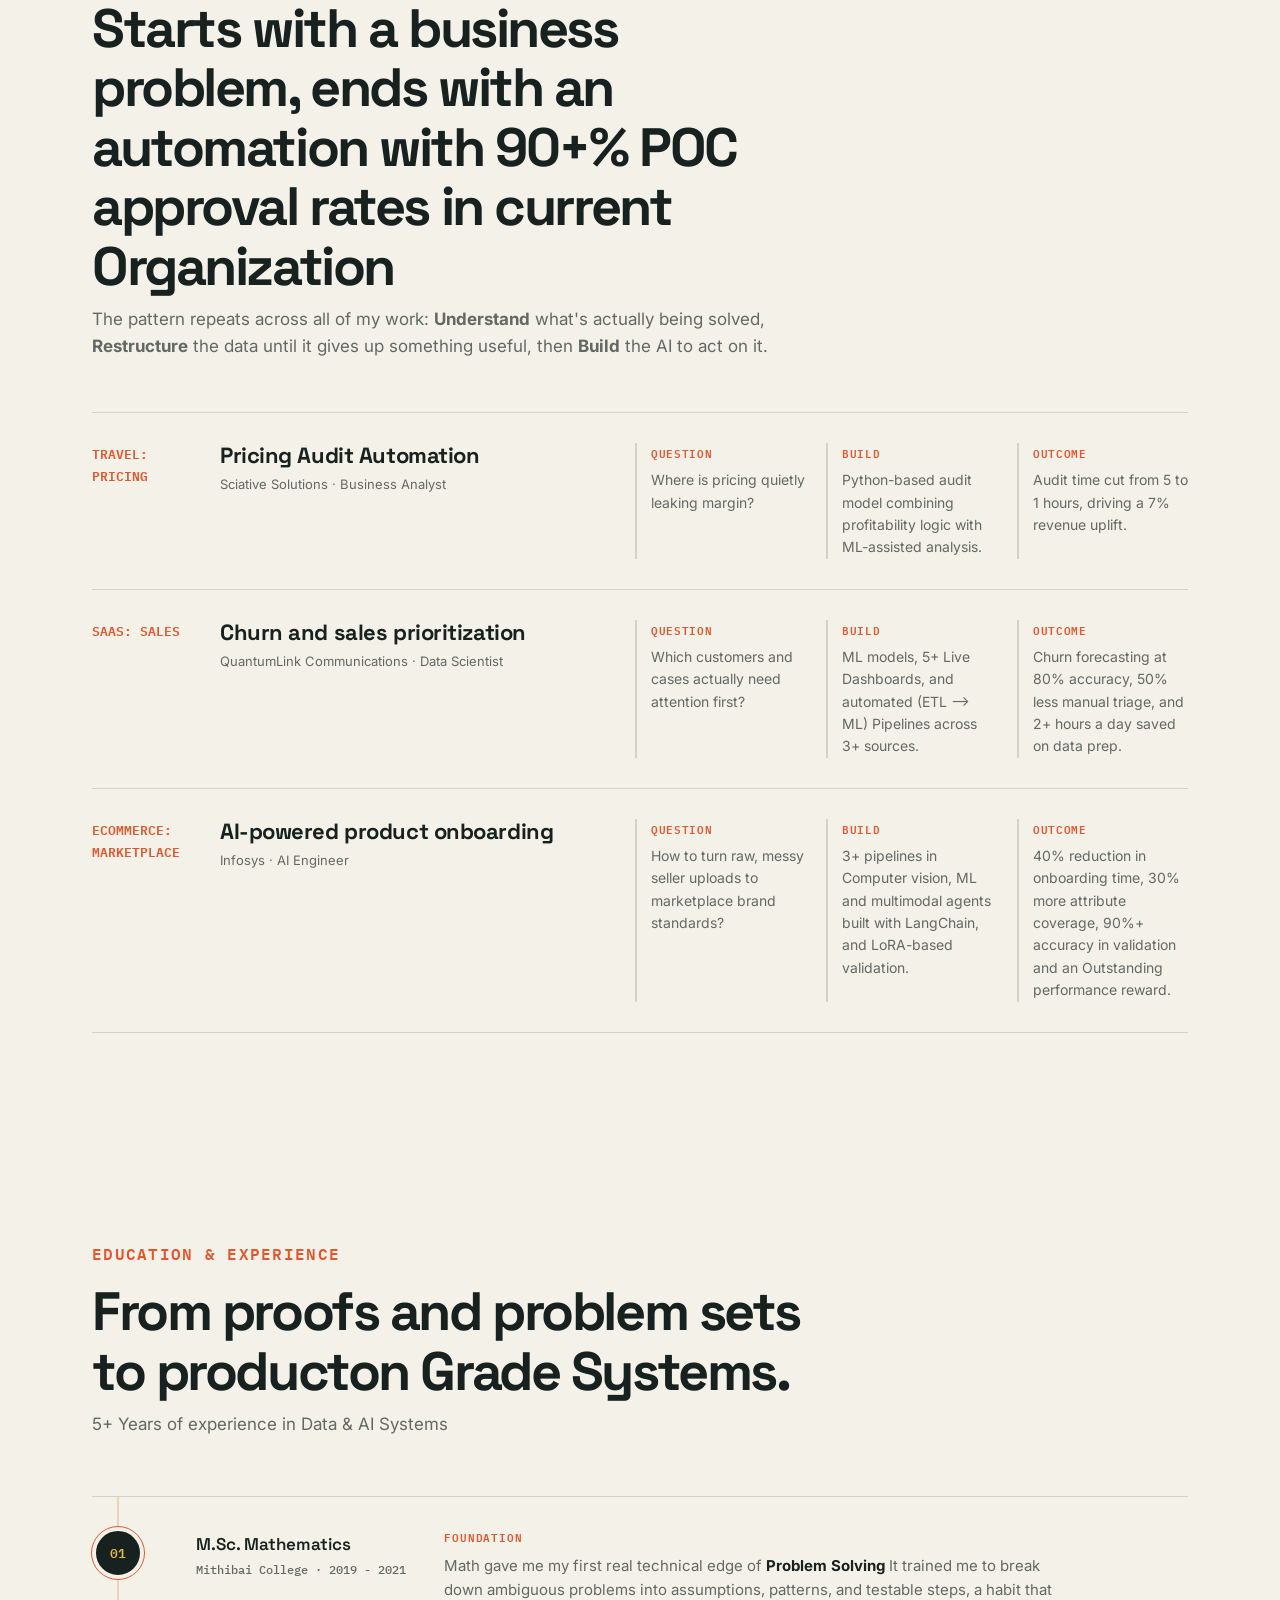
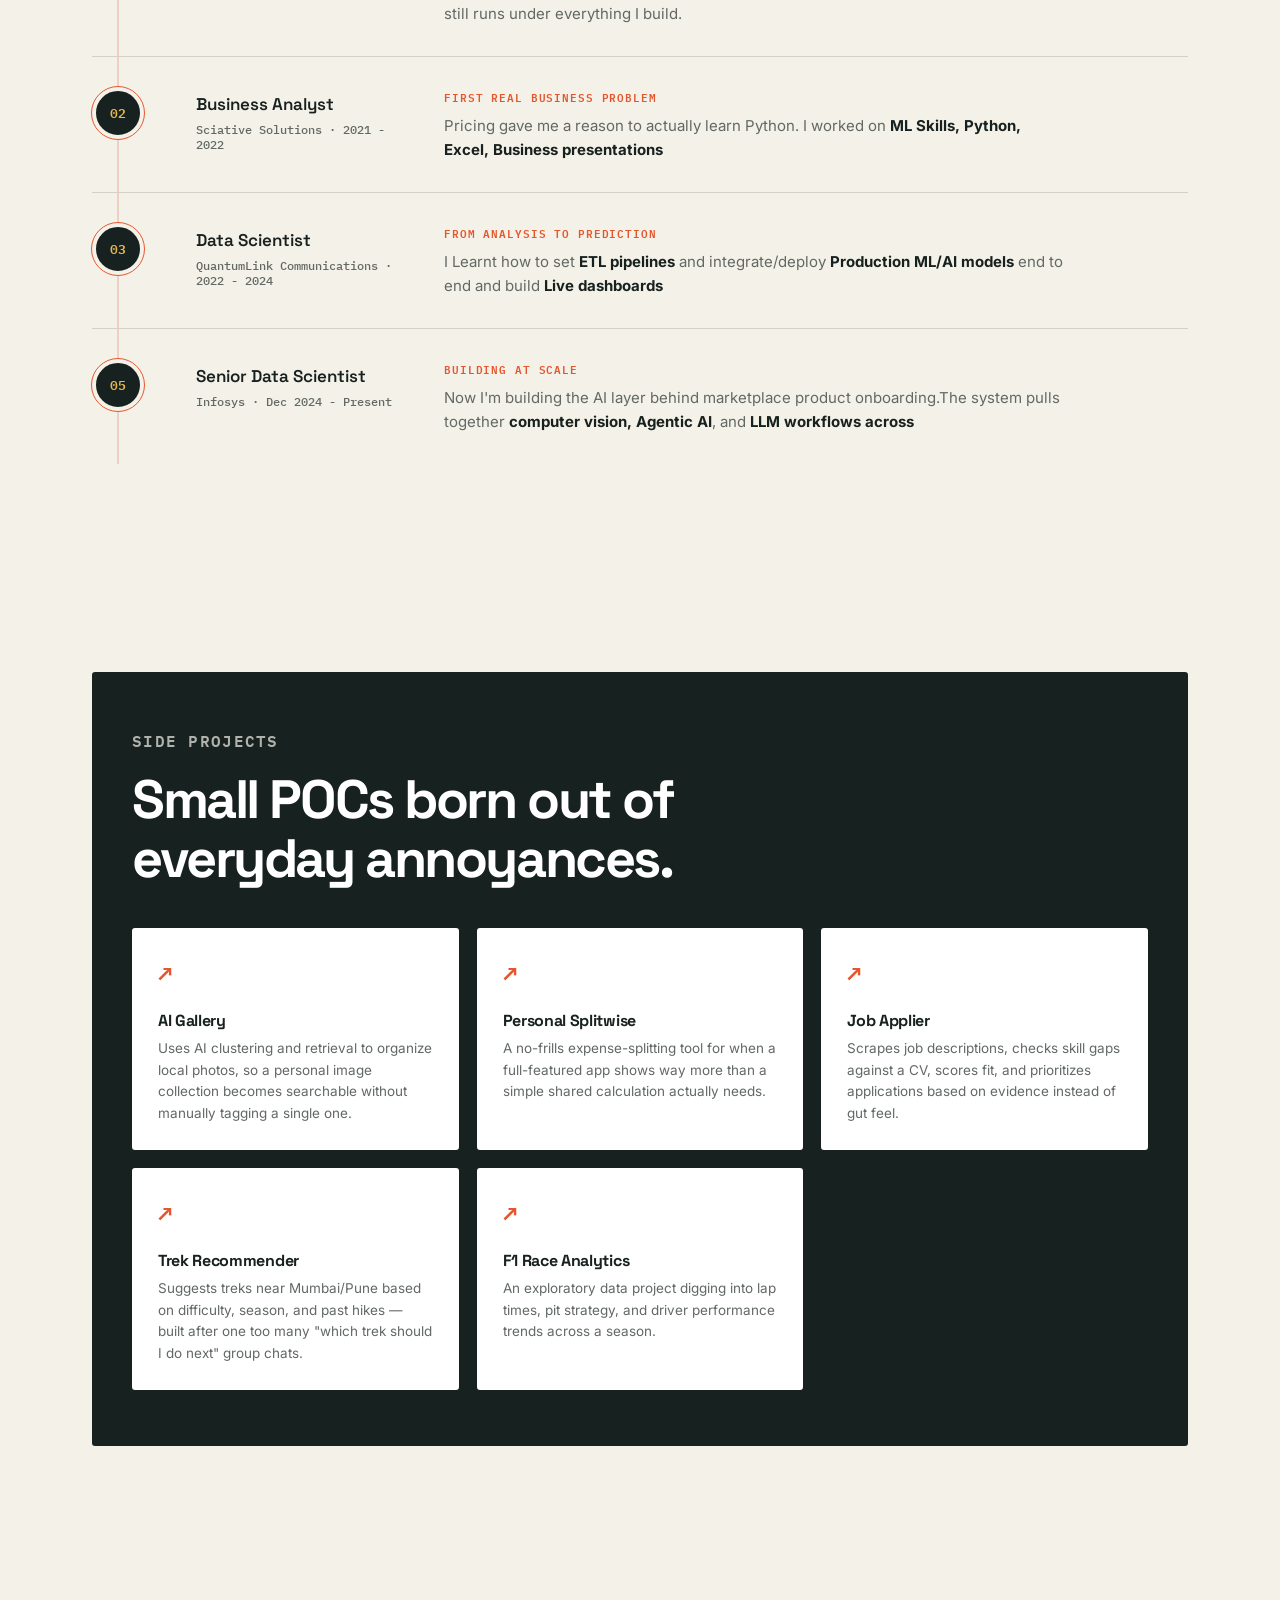
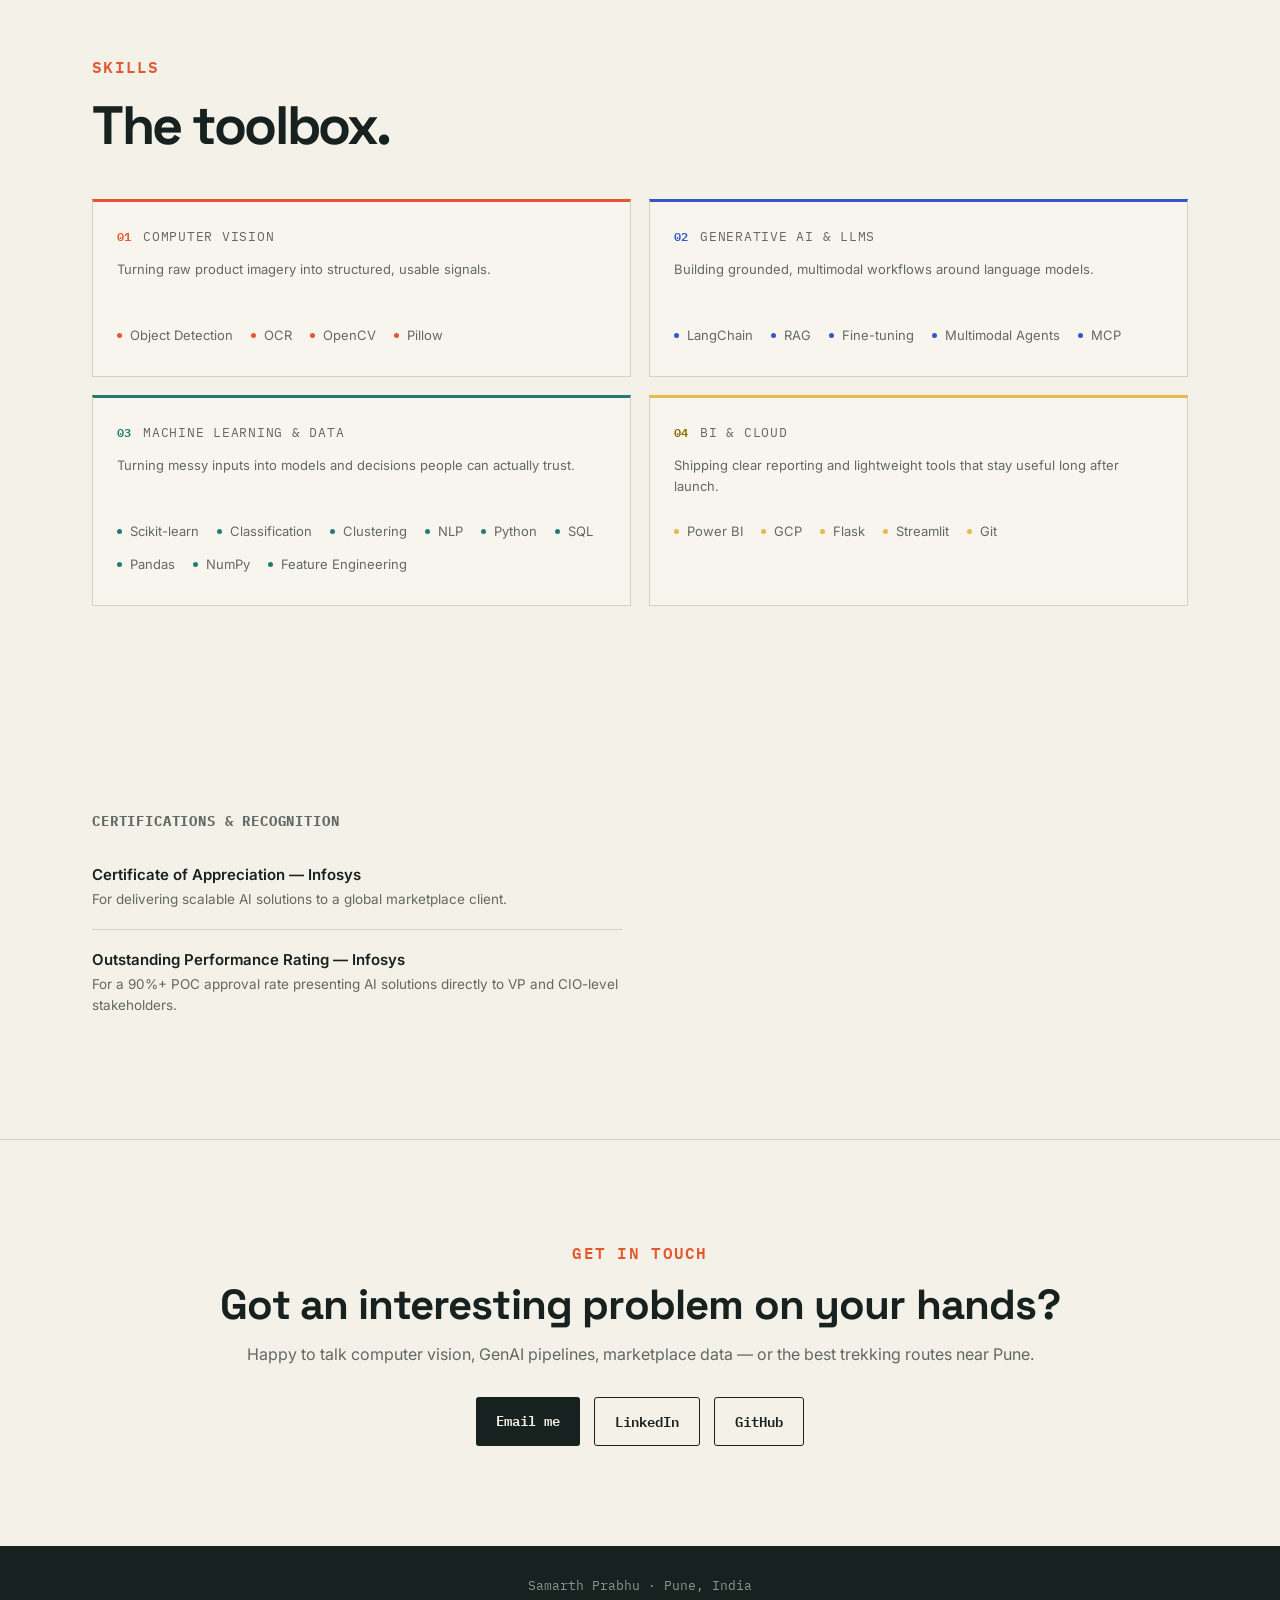
==== commit 6406c41d: "Content Changes 3" ====
--- a/index.html
+++ b/index.html
@@ -4,7 +4,7 @@
 <meta charset="UTF-8">
 <meta name="viewport" content="width=device-width, initial-scale=1.0">
 <title>Samarth Prabhu, Senior Data Scientist, Applied AI & Computer Vision</title>
-<meta name="description" content="Samarth Prabhu” Senior Data Scientist building computer vision and GenAI pipelines for e-commerce.">
+<meta name="description" content="Samarth Prabhu — Senior Data Scientist building computer vision and GenAI pipelines for e-commerce.">
 <link rel="preconnect" href="https://fonts.googleapis.com">
 <link rel="preconnect" href="https://fonts.gstatic.com" crossorigin>
 <link href="https://fonts.googleapis.com/css2?family=Space+Grotesk:wght@500;600;700&family=Inter:wght@400;500;600&family=IBM+Plex+Mono:wght@500;600&display=swap" rel="stylesheet">
@@ -12,9 +12,7 @@
 </head>
 <body>
 
-<!-- =========================================================
-     NAVIGATION
-     ========================================================= -->
+<!--NAVIGATION-->
 <header class="nav">
   <div class="nav-inner">
     <div class="logo">Samarth Prabhu</div>
@@ -24,22 +22,23 @@
       <a href="#projects">Projects</a>
       <a href="#skills">Skills</a>
       <a href="#contact">Contact</a>
+      <a href="https://github.com/Samarth745?tab=repositories" target="_blank">Github</a>
     </nav>
     <a href="resume/Samarth_Prabhu_CV.pdf" target="_blank" rel="noopener noreferrer" class="nav-cta">View resume</a>
   </div>
 </header>
 
-<!-- =========================================================
-     HERO ” edit the headline, subtext, and badges below
-     ========================================================= -->
+<!-- INTRO -->
 <section class="hero">
   <div class="wrap">
     <div class="hero-copy">
-      <div class="eyebrow">Pune, India· 5+ years in data and applied AI</div>
-      <h1>Senior Data Scientist building <span class="highlight">production-grade AI</span> for e-commerce.</h1>
-      <p class="sub">I design computer vision and GenAI systems that turn messy product data into reliable marketplace experiences. Currently architecting 9 pipelines processing 115K+ product images each month for a global marketplace.</p>
+      <div class="eyebrow">· 5+ years across data, ML, and applied AI</div>
+      <div class="eyebrow">Pune, India </div>
+      <h1>Senior Data Scientist making <span class="">production-grade AI</span>.</h1>
+      <p class="sub">I build ML/AI systems on messy data and make it usable at scale. 
+        Right now I'm running 3+ AI pipelines that processing 115K+ product images a month for a global e-commerce marketplace client.</p>
       <div class="hero-cta">
-        <a href="#experience" class="btn btn-primary">See the work</a>
+        <a href="#experience" class="btn btn-secondary">See the work</a>
         <a href="resume/Samarth_Prabhu_CV.pdf" target="_blank" rel="noopener noreferrer" class="btn btn-secondary">View resume</a>
       </div>
       <div class="hero-badges">
@@ -49,9 +48,9 @@
     </div>
     <aside class="hero-panel" aria-label="Current focus">
       <div class="hero-panel-label">Current focus</div>
-      <h2>Making product data useful at marketplace scale.</h2>
-      <p>Computer vision, multimodal validation, and language-model workflows for better catalog quality.</p>
-      <div class="hero-panel-line">Based in Pune · Working globally</div>
+      <h2>Enhancing product data for global marketplace at scale.</h2>
+      <p>Computer vision, multimodal validation, and LLM-driven workflows aimed at cleaner, more complete catalogs.</p>
+      <div class="hero-panel-line">Based in Pune</div>
     </aside>
   </div>
 </section>
@@ -61,11 +60,19 @@
     <div class="about-layout">
       <div>
         <div class="eyebrow">About me</div>
-        <h2>Curiosity, structure, and a practical bias toward useful answers.</h2>
+        <h2>Curious by nature, structured by training, allergic to answers that don't hold up.</h2>
         <div class="about-copy">
-          <p>I'm Samarth Prabhu, a data scientist and business intelligence specialist based in India. I have a strong academic foundation in <strong>Mathematics</strong> and more than five years of experience turning business questions into analytical systems.</p>
-          <p>I started working with data as a Business Analyst at Sciative Solutions, where pricing strategy introduced me to Python, profitability audits, and the satisfaction of finding the signal inside messy operational data. Since then, I have moved through analytics, machine learning, business intelligence, and applied AI.</p>
-          <p>I work with <strong>Statistics, Python, Machine Learning, Data Analytics, Power BI, and Excel</strong> to make data-driven decisions, test hypotheses, translate confusion into insight, and occasionally make the insight look good too.</p>
+          <p>I'm Samarth, a data scientist/ AI Engineering based in India 
+            with a <strong>Math background</strong> and <strong>5+ years</strong> 
+            spent turning fuzzy data and business questions into automated systems. 
+            Somewhere along the way "applied AI" became the job title, but the core habit hasn't changed: 
+             <strong>Understand</strong> what's actually being solved, 
+             <strong>Restructure</strong> the data until it gives up something useful, 
+            then <strong>Build</strong> the AI to act on it.</p>
+          <p>Day to day, that means working with <strong>Python, Machine Learning, Computer Vision, LLMs, SQL, and Power BI</strong>
+             — testing hypotheses, building pipelines, and present them to Stakeholders.</p>
+          <p>When I'm not scaling numbers, you can find me scaling peaks, exploring nature, 
+            and enjoying a good hike.</p>
         </div>
       </div>
       <img class="about-image" src="images/image_compaliion.png" alt="Samarth Prabhu working and exploring outdoors">
@@ -73,134 +80,132 @@
   </div>
 </section>
 
-<!-- =========================================================
-     PROJECTS
-     ========================================================= -->
+<!--PROJECTS-->
 <section id="projects">
   <div class="wrap">
     <div class="sec-head">
-      <div class="eyebrow">How I work</div>
-      <h2>Every model starts with a decision that needs to improve.</h2>
-      <p class="workflow-intro">The common thread across my work is a practical workflow: understand the business signal, build the smallest useful analytical system, put it in front of decision-makers, and measure what changed.</p>
+      <div class="eyebrow">Projects I've worked on</div>
+      <h2>Starts with a business problem, ends with an automation with 
+        <strong>90+%</strong>  POC approval rates in current Organization</h2>
+      <p class="workflow-intro">The pattern repeats across all of my work: 
+        <strong>Understand</strong> what's actually being solved, 
+             <strong>Restructure</strong> the data until it gives up something useful, 
+            then <strong>Build</strong> the AI to act on it. </p>
+
+
     </div>
     <div class="workflow-list">
       <article class="workflow">
-        <div class="workflow-number">01 / PRICING</div>
-        <div><h3>Profitability audit workflow</h3><p class="workflow-sub">Sciative Solutions · Business Analyst</p></div>
+        <div class="workflow-number">TRAVEL: PRICING</div>
+        <div><h3>Pricing Audit Automation</h3>
+          <p class="workflow-sub">Sciative Solutions · Business Analyst</p></div>
         <div class="workflow-detail">
-          <div><strong>Question</strong><span>Where are pricing decisions creating avoidable leakage?</span></div>
-          <div><strong>Build</strong><span>Python-based audit model using profitability logic and ML-assisted analysis.</span></div>
-          <div><strong>Outcome</strong><span>Audit time reduced by 80%; pricing strategy improved across clients.</span></div>
+          <div><strong>Question</strong><span>Where is pricing quietly leaking margin?</span></div>
+          <div><strong>Build</strong><span>Python-based audit model combining profitability logic with ML-assisted analysis.</span></div>
+          <div><strong>Outcome</strong><span>Audit time cut from 5 to 1 hours, driving a 7% revenue uplift.</span></div>
         </div>
       </article>
       <article class="workflow">
-        <div class="workflow-number">02 / SALES</div>
-        <div><h3>Sales prioritization workflow</h3><p class="workflow-sub">QuantumLink Communications · Data Scientist</p></div>
+        <div class="workflow-number">SAAS: SALES</div>
+        <div><h3>Churn and sales prioritization</h3><p class="workflow-sub">QuantumLink Communications · Data Scientist</p></div>
         <div class="workflow-detail">
-          <div><strong>Question</strong><span>Which cases and customer signals deserve attention first?</span></div>
-          <div><strong>Build</strong><span>Classification, clustering, NLP, and automated ETL across 3+ sources.</span></div>
-          <div><strong>Outcome</strong><span>50% less manual triage and stronger inputs for retention and marketing.</span></div>
+          <div><strong>Question</strong><span>Which customers and cases actually need attention first?</span></div>
+          <div><strong>Build</strong><span>ML models, 5+ Live Dashboards, and automated (ETL --> ML) Pipelines across 3+ sources.</span></div>
+          <div><strong>Outcome</strong><span>Churn forecasting at 80% accuracy, 50% less manual triage,
+             and 2+ hours a day saved on data prep.</span></div>
         </div>
       </article>
       <article class="workflow">
-        <div class="workflow-number">03 / MARKETPLACE</div>
-        <div><h3>Product onboarding workflow</h3><p class="workflow-sub">Infosys · Senior Data Scientist</p></div>
+        <div class="workflow-number">ECOMMERCE: MARKETPLACE</div>
+        <div><h3>AI-powered product onboarding</h3><p class="workflow-sub">Infosys · AI Engineer</p></div>
         <div class="workflow-detail">
-          <div><strong>Question</strong><span>How can raw seller uploads become reliable marketplace listings?</span></div>
-          <div><strong>Build</strong><span>Computer vision, OCR, OpenCV, multimodal agents, and LoRA validation.</span></div>
-          <div><strong>Outcome</strong><span>9 pipelines, 115K+ images/month, 30% more attribute coverage, 90%+ accuracy.</span></div>
-        </div>
-      </article>
-    </div>
-  </div>
-</section>
-
-<!-- =========================================================
-     JOURNEY
-     ========================================================= -->
+          <div><strong>Question</strong><span>How to turn raw, messy seller uploads to marketplace brand standards?</span></div>
+          <div><strong>Build</strong><span>3+ pipelines in Computer vision, ML and multimodal agents built with LangChain, and LoRA-based validation.</span></div>
+          <div><strong>Outcome</strong><span>40% reduction in onboarding time, 30% more attribute coverage,
+            90%+ accuracy in validation and an Outstanding performance reward.</span></div>
+        </div>
+      </article>
+    </div>
+  </div>
+</section>
+
+<!--JOURNEY-->
 <section id="experience">
   <div class="wrap">
     <div class="sec-head">
-      <div class="eyebrow">The journey</div>
-      <h2>From mathematical thinking to systems that make better decisions.</h2>
-      <p class="journey-intro">My work has moved from understanding pricing problems to building data products that help teams act on complex information. Each step added a new layer: business context, statistical reasoning, communication, and production AI.</p>
+      <div class="eyebrow">Education & Experience</div>
+      <h2>From proofs and problem sets to producton Grade Systems.</h2>
+      <p class="journey-intro">5+ Years of experience in Data & AI Systems</p>
     </div>
     <div class="journey" aria-label="Career timeline">
       <article class="journey-step">
         <div class="journey-index">01</div>
         <div class="journey-heading"><div class="journey-role">M.Sc. Mathematics</div><div class="journey-place">Mithibai College · 2019 - 2021</div></div>
-        <div class="journey-copy"><span class="journey-label">Foundation</span><strong>Logical thinking became my first technical advantage.</strong> Mathematics trained me to break ambiguous problems into assumptions, patterns, and testable steps. That habit still shapes how I approach a model or a business question.</div>
+        <div class="journey-copy"><span class="journey-label">Foundation</span>Math gave me my first real technical edge of <strong>Problem Solving</strong> It trained me to break down ambiguous problems into assumptions, patterns, and testable steps, 
+          a habit that still runs under everything I build.</div>
       </article>
       <article class="journey-step">
         <div class="journey-index">02</div>
         <div class="journey-heading"><div class="journey-role">Business Analyst</div><div class="journey-place">Sciative Solutions · 2021 - 2022</div></div>
-        <div class="journey-copy"><span class="journey-label">First business problem</span><strong>Pricing strategy gave me a reason to learn Python.</strong> I worked on pricing and market segmentation, then built a Python-based profitability audit model to identify incorrect pricing and reduce audit time by <strong>80%</strong>.</div>
+        <div class="journey-copy"><span class="journey-label">First real business problem</span>Pricing gave me a reason to actually learn Python. I worked on <strong>ML Skills, Python, Excel, Business presentations</strong></div>
       </article>
       <article class="journey-step">
         <div class="journey-index">03</div>
         <div class="journey-heading"><div class="journey-role">Data Scientist</div><div class="journey-place">QuantumLink Communications · 2022 - 2024</div></div>
-        <div class="journey-copy"><span class="journey-label">From analysis to prediction</span><strong>Data became a way to prioritize action.</strong> I used machine learning and NLP to prioritize sales cases, support retention decisions, and shape marketing strategies. I also automated ingestion across 3+ sources and reduced manual sales-log triage by <strong>50%</strong>.</div>
-      </article>
-      <article class="journey-step">
-        <div class="journey-index">04</div>
-        <div class="journey-heading"><div class="journey-role">Decision support</div><div class="journey-place">QuantumLink Communications · 2022 - 2024</div></div>
-        <div class="journey-copy"><span class="journey-label">Making insight visible</span><strong>I learned that a model only matters when people can use its output.</strong> I built 5+ Power BI dashboards for acquisition, retention, and engagement, turning operational data into founder- and leadership-facing decisions.</div>
-      </article>
+        <div class="journey-copy"><span class="journey-label">From analysis to prediction</span>I Learnt how to set <strong>ETL pipelines</strong> and integrate/deploy <strong>Production ML/AI models</strong> end to end and build <strong>Live dashboards</strong></div>
+      </article>
+      
       <article class="journey-step">
         <div class="journey-index">05</div>
         <div class="journey-heading"><div class="journey-role">Senior Data Scientist</div><div class="journey-place">Infosys · Dec 2024 - Present</div></div>
-        <div class="journey-copy"><span class="journey-label">Building at scale</span><strong>Now I am building an AI-enabled marketplace product onboarding layer.</strong> The system combines computer vision, OCR, multimodal validation, and LLM workflows across <strong>9 pipelines</strong> processing 115K+ product images monthly, with 90%+ validation accuracy.</div>
-      </article>
-    </div>
-  </div>
-</section>
-
-<!-- =========================================================
-     SIDE PROJECTS ” copy a .sticker-card block to add one
-     ========================================================= -->
+        <div class="journey-copy"><span class="journey-label">Building at scale</span>Now I'm building the AI layer behind marketplace product onboarding.The system pulls together <strong>computer vision, Agentic AI</strong>, and <strong>LLM workflows across</strong></div>
+      </article>
+    </div>
+  </div>
+</section>
+
+<!--SIDE PROJECTS-->
 <section>
   <div class="wrap">
     <div class="side-wrap">
       <div class="sec-head">
         <div class="eyebrow eyebrow-light">Side Projects</div>
-        <h2>Small POCs built from everyday problems.</h2>
+        <h2>Small POCs born out of everyday annoyances.</h2>
       </div>
       <div class="side-content">
         <div class="sticker-grid">
         <div class="sticker-card">
-          <span class="emoji">ðŸ¥¾</span>
+          <span class="emoji">🖼️</span>
+          <h4>AI Gallery</h4>
+          <p>Uses AI clustering and retrieval to organize local photos, so a personal image collection becomes searchable without manually tagging a single one.</p>
+        </div>
+        <div class="sticker-card">
+          <span class="emoji">➗</span>
+          <h4>Personal Splitwise</h4>
+          <p>A no-frills expense-splitting tool for when a full-featured app shows way more than a simple shared calculation actually needs.</p>
+        </div>
+        <div class="sticker-card">
+          <span class="emoji">🔗</span>
+          <h4>Job Applier</h4>
+          <p>Scrapes job descriptions, checks skill gaps against a CV, scores fit, and prioritizes applications based on evidence instead of gut feel.</p>
+        </div>
+        <div class="sticker-card">
+          <span class="emoji">🥾</span>
           <h4>Trek Recommender</h4>
-          <p>Recommends treks near Mumbai/Pune based on difficulty, season, and past hikes ” built after one too many "which trek should I do next" group chats.</p>
-        </div>
-        <div class="sticker-card">
-          <span class="emoji">ðŸŽï¸</span>
+          <p>Suggests treks near Mumbai/Pune based on difficulty, season, and past hikes — built after one too many "which trek should I do next" group chats.</p>
+        </div>
+        <div class="sticker-card">
+          <span class="emoji">🏎️</span>
           <h4>F1 Race Analytics</h4>
           <p>An exploratory data project digging into lap times, pit strategy, and driver performance trends across a season.</p>
         </div>
-        <div class="sticker-card">
-          <span class="emoji">†—</span>
-          <h4>Job Applier</h4>
-          <p>Scrapes job descriptions, analyzes skill gaps against a CV, scores fit, and prioritizes applications based on evidence rather than guesswork.</p>
-        </div>
-        <div class="sticker-card">
-          <span class="emoji">Œ˜</span>
-          <h4>AI Gallery</h4>
-          <p>Uses AI clustering and retrieval to organize local pictures, making a personal image collection searchable without manually tagging every photo.</p>
-        </div>
-        <div class="sticker-card">
-          <span class="emoji">Ã·</span>
-          <h4>Personal Splitwise</h4>
-          <p>A focused expense-splitting tool built for personal use when a full-featured app shows more information than a simple shared calculation needs.</p>
-        </div>
-        </div>
-      </div>
-    </div>
-  </div>
-</section>
-
-<!-- =========================================================
-     SKILLS ” add/remove <span class="pill ...">Skill</span> as needed
-     ========================================================= -->
+        </div>
+      </div>
+    </div>
+  </div>
+</section>
+
+<!--SKILLS -->
 <section id="skills">
   <div class="wrap">
     <div class="sec-head">
@@ -224,14 +229,14 @@
     </div>
     <div class="skill-cat">
       <div class="cat-heading"><span class="cat-number">03</span><span class="cat-name">Machine Learning & Data</span></div>
-      <p class="cat-summary">From messy inputs to models and decisions teams can trust.</p>
+      <p class="cat-summary">Turning messy inputs into models and decisions people can actually trust.</p>
       <div class="pill-row">
         <span class="pill c3">Scikit-learn</span><span class="pill c3">Classification</span><span class="pill c3">Clustering</span><span class="pill c3">NLP</span><span class="pill c3">Python</span><span class="pill c3">SQL</span><span class="pill c3">Pandas</span><span class="pill c3">NumPy</span><span class="pill c3">Feature Engineering</span>
       </div>
     </div>
     <div class="skill-cat">
       <div class="cat-heading"><span class="cat-number">04</span><span class="cat-name">BI & Cloud</span></div>
-      <p class="cat-summary">Shipping clear reporting and lightweight tools that stay useful.</p>
+      <p class="cat-summary">Shipping clear reporting and lightweight tools that stay useful long after launch.</p>
       <div class="pill-row">
         <span class="pill c4">Power BI</span><span class="pill c4">GCP</span><span class="pill c4">Flask</span><span class="pill c4">Streamlit</span><span class="pill c4">Git</span>
       </div>
@@ -240,47 +245,34 @@
   </div>
 </section>
 
-<!-- =========================================================
-     CERTIFICATIONS & EDUCATION
-     ========================================================= -->
+<!--CERTIFICATIONS & EDUCATION-->
 <section>
   <div class="wrap">
     <div class="two-col">
       <div class="list-block">
         <h3>Certifications & Recognition</h3>
         <div class="list-item">
-          <div class="t1">Certificate of Appreciation ” Infosys</div>
+          <div class="t1">Certificate of Appreciation — Infosys</div>
           <div class="t2">For delivering scalable AI solutions to a global marketplace client.</div>
         </div>
         <div class="list-item">
-          <div class="t1">Outstanding Performance Rating ” Infosys</div>
-          <div class="t2">For successful POC delivery to VP/CIO-level stakeholders.</div>
-        </div>
-        <div class="note-box">Add any course certifications here if you'd like them listed.</div>
-      </div>
-      <div class="list-block">
-        <h3>Education</h3>
-        <div class="list-item">
-          <div class="t1">M.Sc. Mathematics</div>
-          <div class="t2">Mithibai College, Mumbai · 2019 - 2021</div>
-        </div>
-        <div class="list-item">
-          <div class="t1">B.Sc. Mathematics</div>
-          <div class="t2">Jai Hind College, Mumbai · 2016 - 2019</div>
-        </div>
-      </div>
-    </div>
-  </div>
-</section>
-
-<!-- =========================================================
-     CONTACT
-     ========================================================= -->
+          <div class="t1">Outstanding Performance Rating — Infosys</div>
+          <div class="t2">For a 90%+ POC approval rate presenting AI solutions directly to VP and CIO-level stakeholders.</div>
+        </div>
+
+        </div>
+        
+      </div>
+    </div>
+  </div>
+</section>
+
+<!--CONTACT-->
 <section id="contact" class="contact">
   <div class="wrap">
     <div class="eyebrow">Get in touch</div>
-    <h2>Got an interesting problem?</h2>
-    <p>I'm always up for talking computer vision, GenAI pipelines, or the best trekking routes near Pune.</p>
+    <h2>Got an interesting problem on your hands?</h2>
+    <p>Happy to talk computer vision, GenAI pipelines, marketplace data — or the best trekking routes near Pune.</p>
     <div class="contact-links">
       <a href="mailto:prabhusamarth001@gmail.com" class="btn btn-primary">Email me</a>
       <a href="https://www.linkedin.com/in/samarth-prabhu/" target="_blank" rel="noopener noreferrer" class="btn btn-secondary">LinkedIn</a>
@@ -293,5 +285,4 @@
 
   <script src="script.js" defer></script>
 </body>
-</html>
-
+</html>
--- a/styles.css
+++ b/styles.css
@@ -19,13 +19,13 @@
 a{color:inherit;text-decoration:none}
 .wrap{max-width:var(--maxw);margin:0 auto;padding:0 32px}
 section{padding:104px 0}
-.eyebrow{font-family:'IBM Plex Mono',monospace;font-size:11px;font-weight:600;text-transform:uppercase;letter-spacing:.08em;color:var(--coral);margin-bottom:16px}
+.eyebrow{font-family:'IBM Plex Mono',monospace;font-size:25;font-weight:600;text-transform:uppercase;letter-spacing:.08em;color:var(--coral);margin-bottom:16px}
 .eyebrow-light{color:rgba(244,241,232,.7)}
 .mono{font-family:'IBM Plex Mono',monospace}
 
 header.nav{border-bottom:1px solid rgba(244,241,232,.18);background:var(--ink);color:var(--paper);padding:20px 0;position:relative;z-index:5}
 .nav-inner{max-width:var(--maxw);margin:0 auto;padding:0 32px;display:flex;align-items:center;justify-content:space-between;flex-wrap:wrap;gap:12px}
-.logo{font-family:'Space Grotesk',sans-serif;font-weight:700;font-size:18px;letter-spacing:-.03em}
+.logo{font-family:'Space Grotesk',sans-serif;font-weight:700;font-size:38px;letter-spacing:-.03em}
 nav.links{display:flex;gap:24px;font-size:14px;font-weight:500;flex-wrap:wrap}
 nav.links a{color:rgba(244,241,232,.68)}
 nav.links a:hover,nav.links a:focus-visible{color:var(--yellow)}
@@ -33,9 +33,9 @@
 
 .hero{background:var(--paper);color:var(--ink);padding:86px 0 82px;position:relative;overflow:hidden;border-bottom:1px solid var(--border)}
 .hero::after{content:"";position:absolute;right:0;top:0;width:30%;height:100%;background:linear-gradient(135deg,transparent 0 45%,rgba(228,87,46,.08) 45% 46%,transparent 46% 52%,rgba(50,87,200,.06) 52% 53%,transparent 53%);pointer-events:none}
-.hero .wrap{display:grid;grid-template-columns:minmax(0,1.25fr) minmax(280px,.75fr);gap:72px;align-items:end}
+.hero .wrap{display:grid;grid-template-columns:minmax(0,1.25fr) minmax(280px,.75fr);gap:72px;align-items:center}
 .hero-copy,.hero-panel{position:relative;z-index:1}
-.hero h1{font-size:clamp(42px,6vw,78px);max-width:780px;letter-spacing:-.055em}
+.hero h1{font-size:clamp(42px,6vw,68px);max-width:780px;letter-spacing:-.055em}
 .hero .highlight{background:linear-gradient(180deg,transparent 64%,var(--coral) 64%)}
 .hero p.sub{margin-top:20px;color:var(--muted);max-width:650px;font-size:17px}
 .hero-cta{display:flex;gap:12px;margin-top:30px;flex-wrap:wrap}
@@ -45,8 +45,8 @@
 .btn-secondary{background:transparent;color:var(--ink);border:1.5px solid var(--ink)}
 .hero-badges{display:flex;gap:12px;margin-top:24px;flex-wrap:wrap}
 .badge{font-family:'IBM Plex Mono',monospace;font-size:13px;font-weight:600;border:1.5px solid var(--border);border-radius:3px;padding:8px 14px}
-.badge.b1,.badge.b2{background:var(--yellow);border-color:var(--yellow);color:var(--ink)}
-.hero-panel{border:1px solid var(--border);border-radius:6px;padding:26px;background:var(--offwhite)}
+.badge.b1,.badge.b2{background:var(--yellow);border-color:var(--yellow);color:var(--ink);border-radius: 10px;}
+.hero-panel{border:1px solid var(--border);border-radius:20px;padding:26px;background:var(--offwhite)}
 .hero-panel-label{color:var(--coral);font:600 11px 'IBM Plex Mono',monospace;letter-spacing:.1em;text-transform:uppercase}
 .hero-panel h2{color:var(--ink);font-size:27px;margin-top:38px}
 .hero-panel p{color:var(--muted);font-size:14px;margin-top:10px}
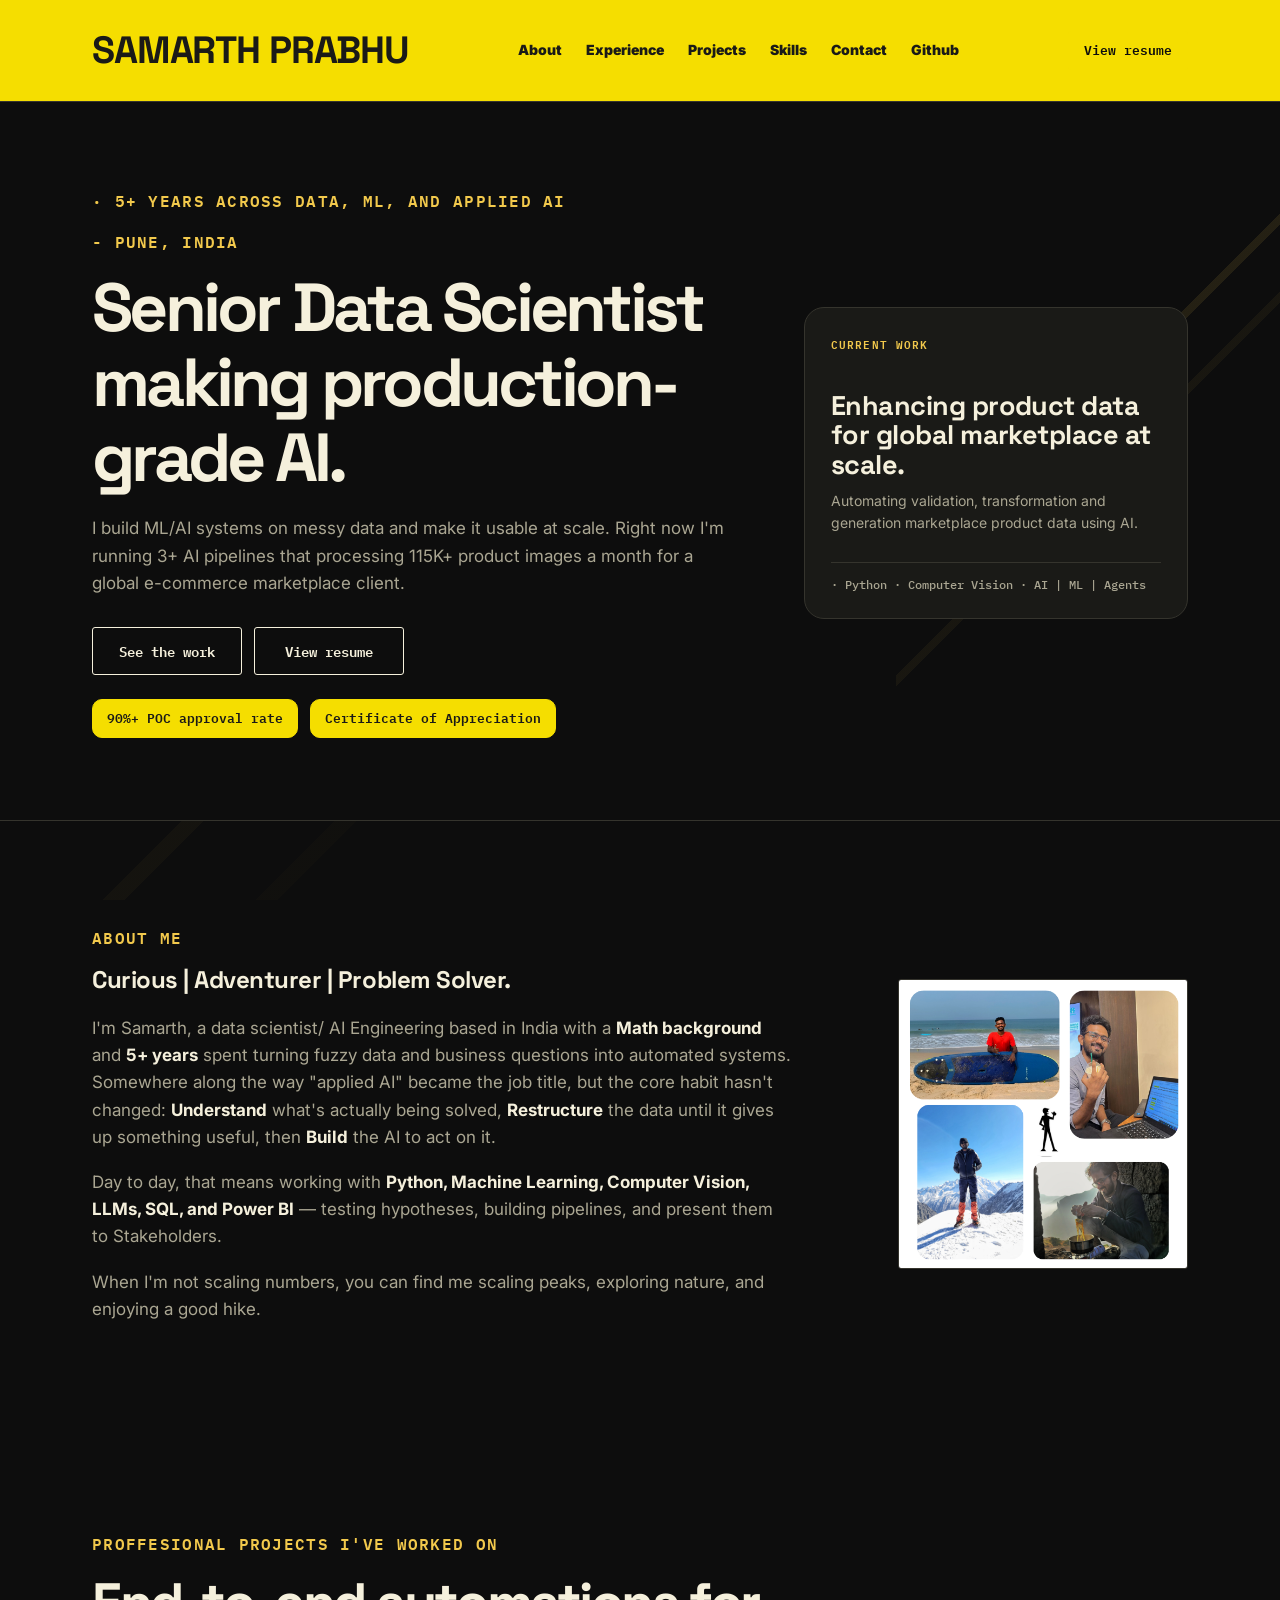
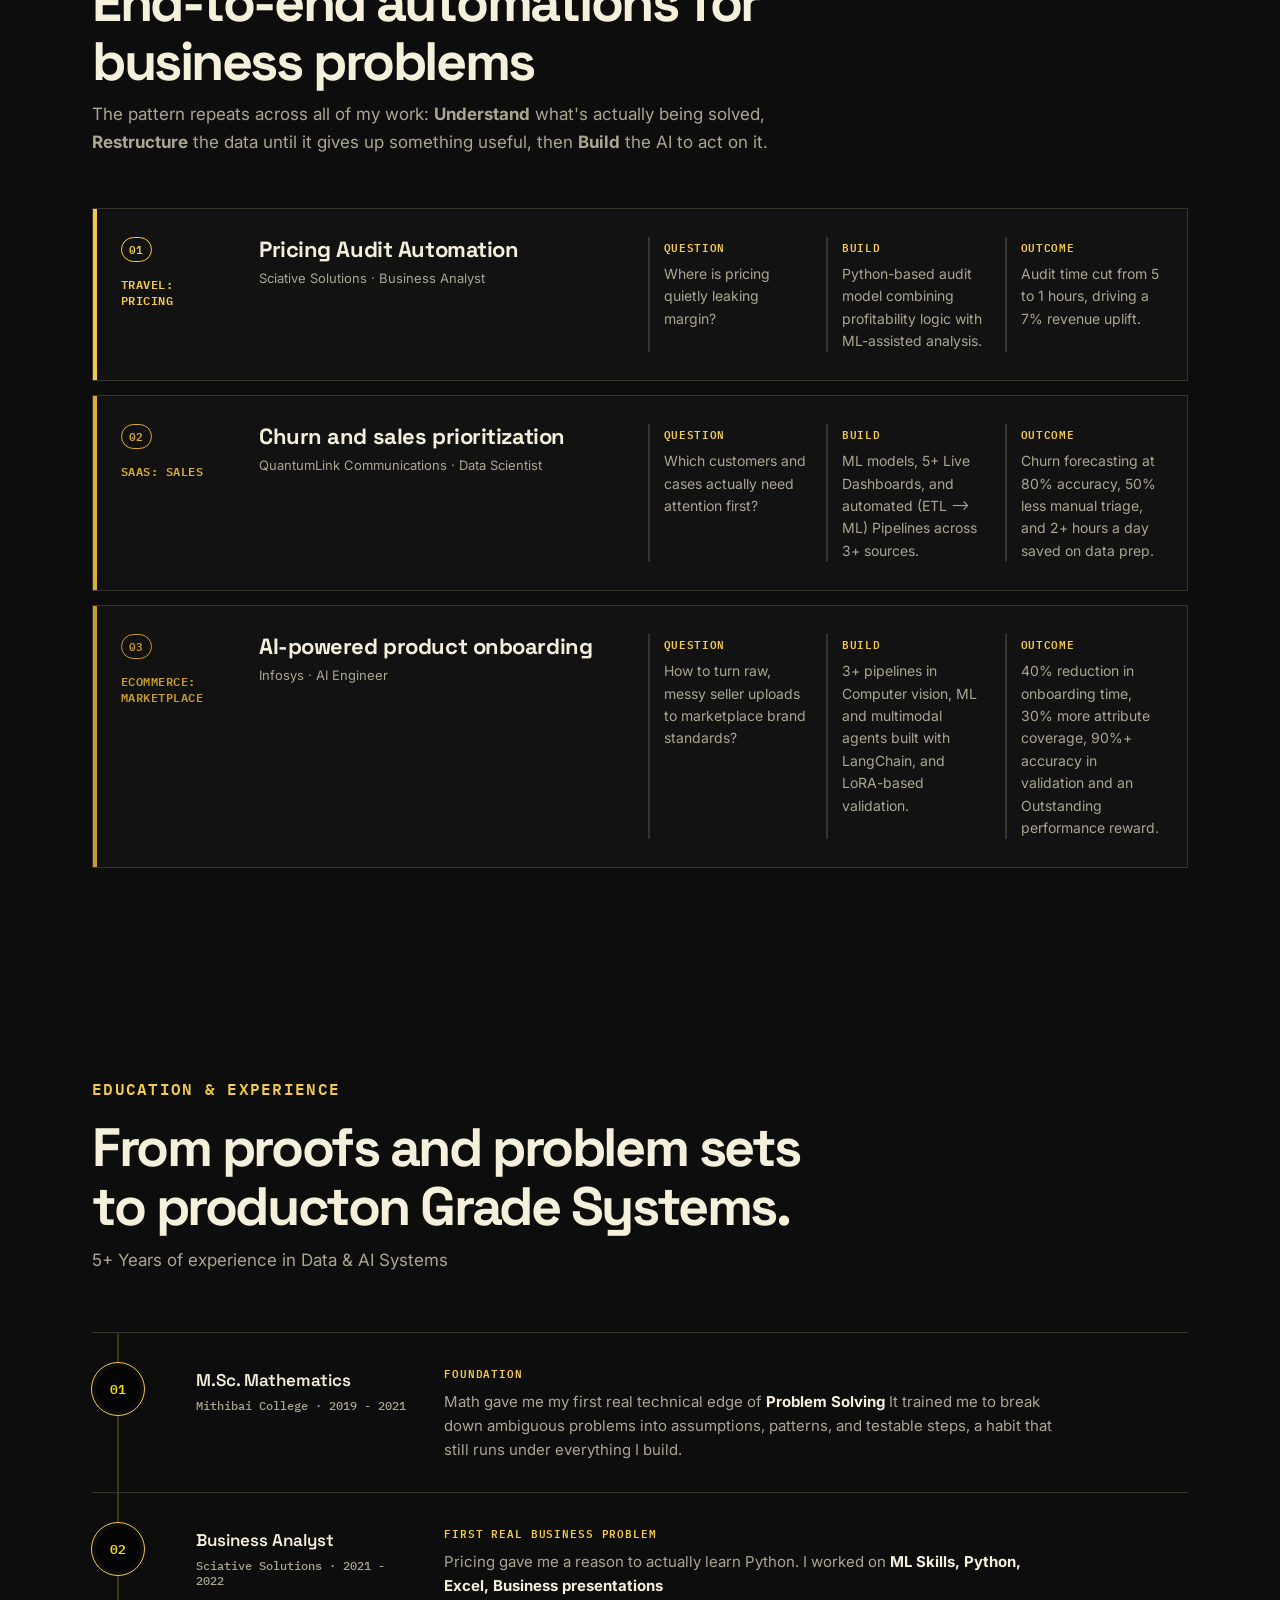
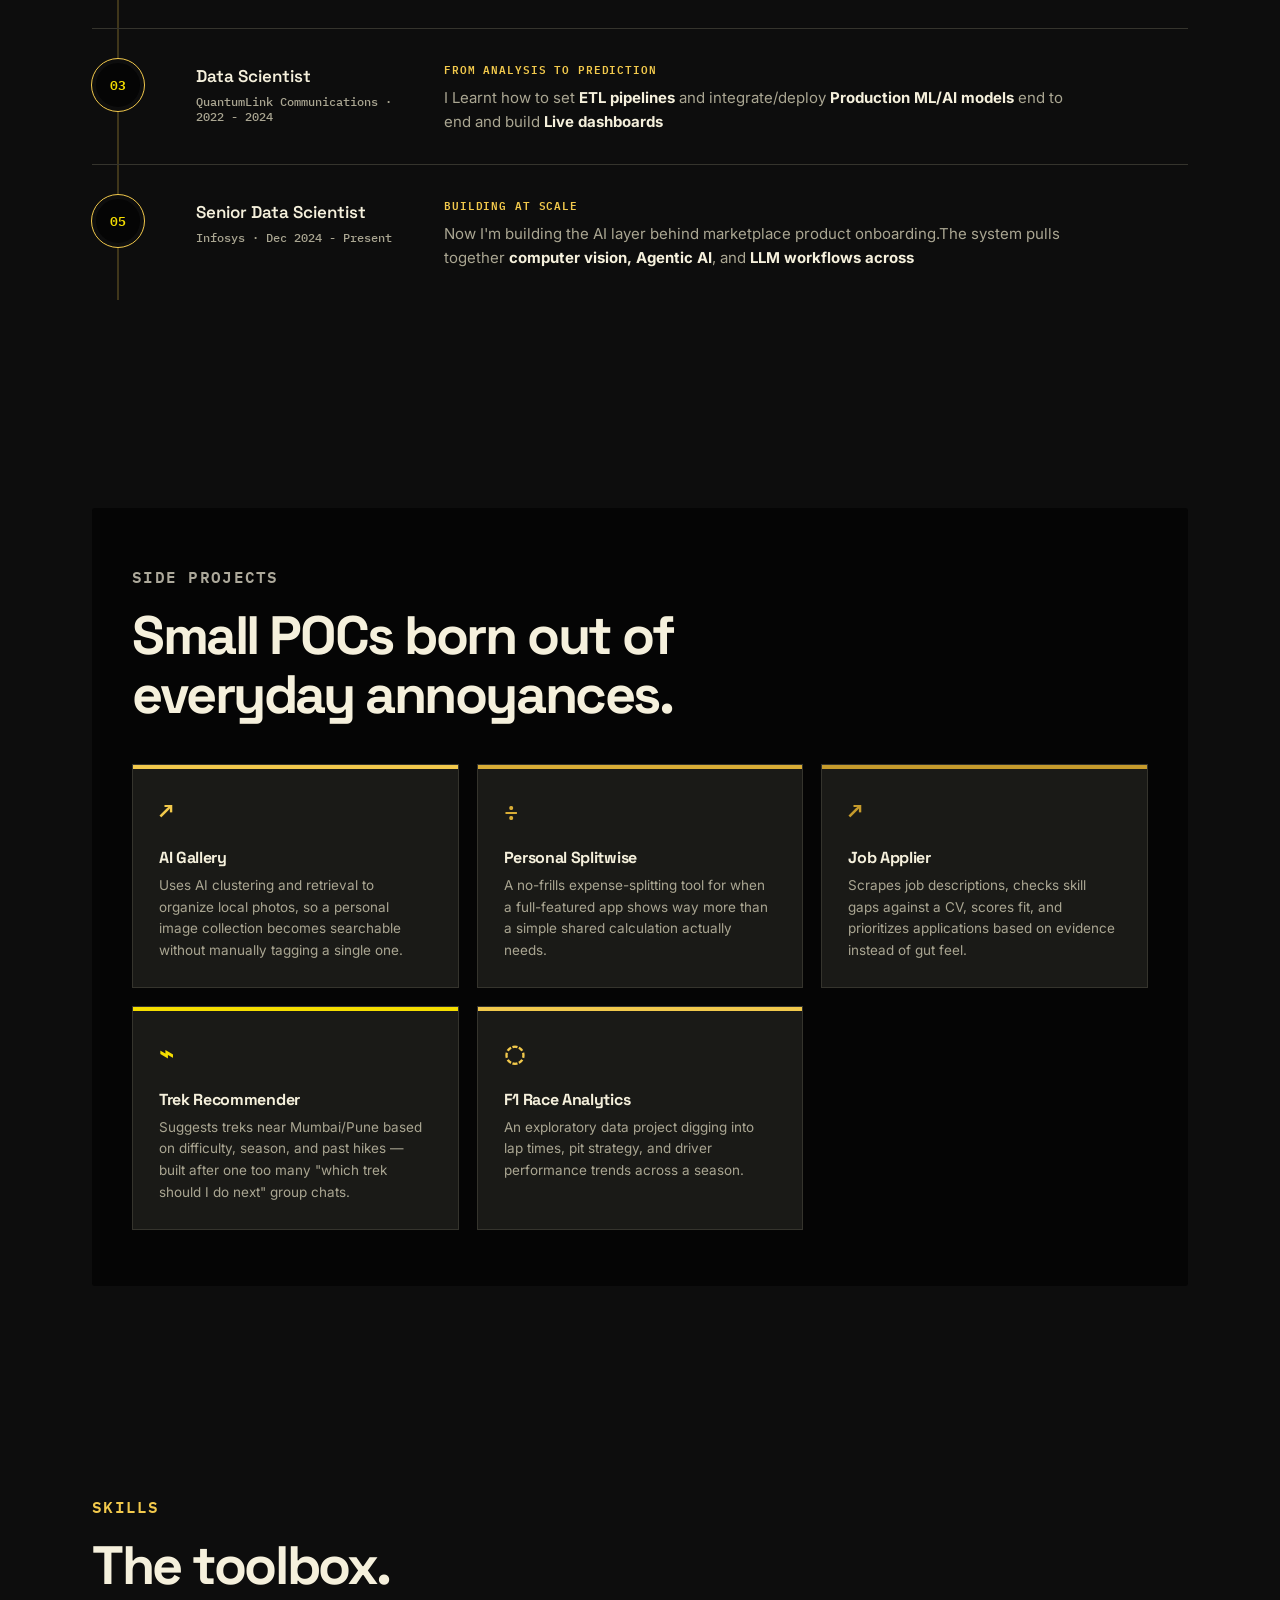
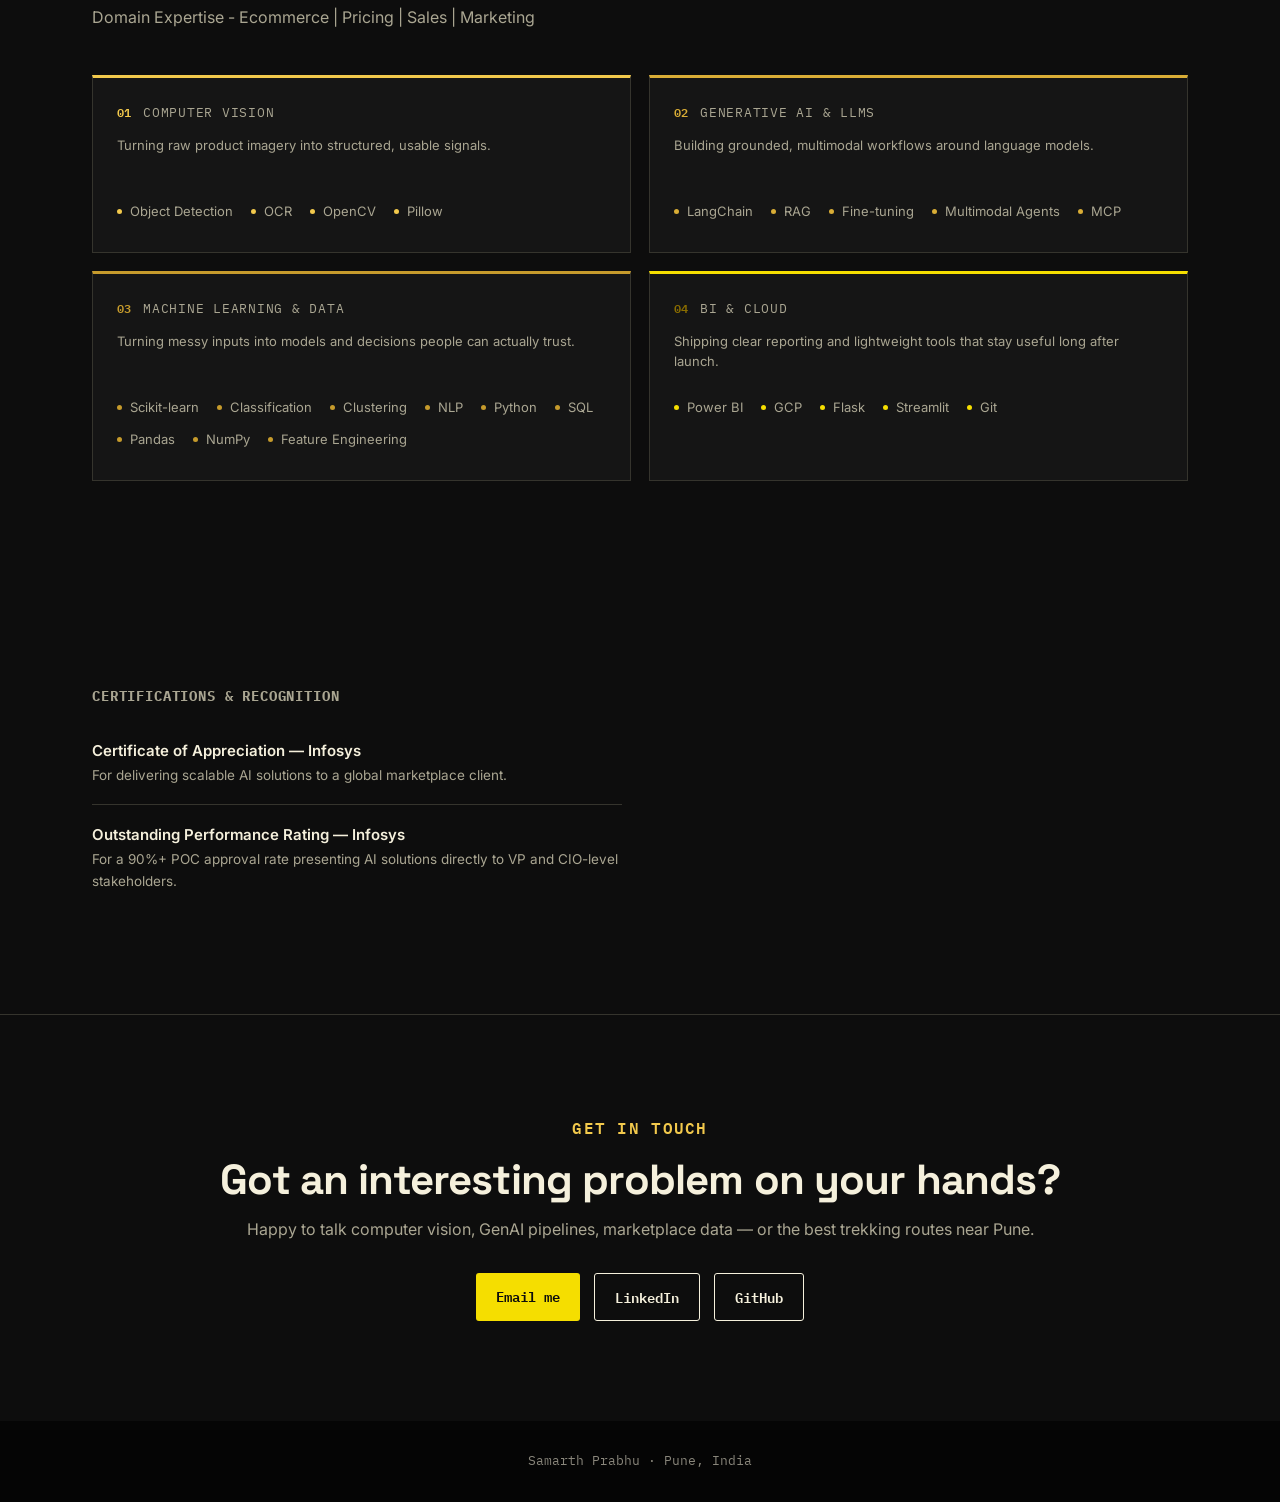
==== commit c6ccd086: "Final Version 1" ====
--- a/index.html
+++ b/index.html
@@ -15,7 +15,7 @@
 <!--NAVIGATION-->
 <header class="nav">
   <div class="nav-inner">
-    <div class="logo">Samarth Prabhu</div>
+    <div class="logo"><strong>SAMARTH PRABHU</strong></div>
     <nav class="links">
       <a href="#about">About</a>
       <a href="#experience">Experience</a>
@@ -33,7 +33,7 @@
   <div class="wrap">
     <div class="hero-copy">
       <div class="eyebrow">· 5+ years across data, ML, and applied AI</div>
-      <div class="eyebrow">Pune, India </div>
+      <div class="eyebrow"> -  Pune, India </div>
       <h1>Senior Data Scientist making <span class="">production-grade AI</span>.</h1>
       <p class="sub">I build ML/AI systems on messy data and make it usable at scale. 
         Right now I'm running 3+ AI pipelines that processing 115K+ product images a month for a global e-commerce marketplace client.</p>
@@ -47,10 +47,10 @@
       </div>
     </div>
     <aside class="hero-panel" aria-label="Current focus">
-      <div class="hero-panel-label">Current focus</div>
+      <div class="hero-panel-label">Current Work</div>
       <h2>Enhancing product data for global marketplace at scale.</h2>
-      <p>Computer vision, multimodal validation, and LLM-driven workflows aimed at cleaner, more complete catalogs.</p>
-      <div class="hero-panel-line">Based in Pune</div>
+      <p>Automating validation, transformation and generation marketplace product data using AI.</p>
+      <div class="hero-panel-line">· Python · Computer Vision · AI | ML | Agents</div>
     </aside>
   </div>
 </section>
@@ -60,7 +60,7 @@
     <div class="about-layout">
       <div>
         <div class="eyebrow">About me</div>
-        <h2>Curious by nature, structured by training, allergic to answers that don't hold up.</h2>
+        <h2>Curious | Adventurer | Problem Solver.</h2>
         <div class="about-copy">
           <p>I'm Samarth, a data scientist/ AI Engineering based in India 
             with a <strong>Math background</strong> and <strong>5+ years</strong> 
@@ -84,9 +84,8 @@
 <section id="projects">
   <div class="wrap">
     <div class="sec-head">
-      <div class="eyebrow">Projects I've worked on</div>
-      <h2>Starts with a business problem, ends with an automation with 
-        <strong>90+%</strong>  POC approval rates in current Organization</h2>
+      <div class="eyebrow">Proffesional Projects I've worked on</div>
+      <h2>End-to-end automations for business problems</h2>
       <p class="workflow-intro">The pattern repeats across all of my work: 
         <strong>Understand</strong> what's actually being solved, 
              <strong>Restructure</strong> the data until it gives up something useful, 
@@ -211,6 +210,7 @@
     <div class="sec-head">
       <div class="eyebrow">Skills</div>
       <h2>The toolbox.</h2>
+      <p>Domain Expertise - Ecommerce | Pricing | Sales | Marketing</p>
     </div>
     <div class="toolbox-grid">
     <div class="skill-cat">
@@ -241,7 +241,7 @@
         <span class="pill c4">Power BI</span><span class="pill c4">GCP</span><span class="pill c4">Flask</span><span class="pill c4">Streamlit</span><span class="pill c4">Git</span>
       </div>
     </div>
-    </div>
+
   </div>
 </section>
 
--- a/styles.css
+++ b/styles.css
@@ -1,38 +1,39 @@
 :root{
-  --ink:#17211f;
-  --paper:#f4f1e8;
-  --offwhite:#ebe7dc;
-  --coral:#e4572e;
-  --violet:#3257c8;
-  --yellow:#e7b84b;
-  --teal:#217c70;
-  --muted:#626964;
-  --border:#d6d1c5;
+  --ink:#f5f0dc;
+  --paper:#0d0d0d;
+  --offwhite:#1a1a17;
+  --coral:#f2c94c;
+  --violet:#d9ad36;
+  --yellow:#F5DE00;
+  --teal:#c69b2c;
+  --muted:#aaa692;
+  --border:#35342d;
+  --black: #28282B
   --radius:6px;
   --maxw:1160px;
 }
 *{box-sizing:border-box;margin:0;padding:0}
 html{scroll-behavior:smooth}
 body{font-family:'Inter',sans-serif;color:var(--ink);background:var(--paper);line-height:1.6}
-body::before{content:"";position:fixed;inset:0;pointer-events:none;background:linear-gradient(135deg,transparent 0 46%,rgba(228,87,46,.025) 46% 47%,transparent 47% 53%,rgba(50,87,200,.02) 53% 54%,transparent 54%);z-index:-1}
+body::before{content:"";position:fixed;inset:0;pointer-events:none;background:linear-gradient(135deg,transparent 0 46%,rgba(242,201,76,.035) 46% 47%,transparent 47% 53%,rgba(242,201,76,.02) 53% 54%,transparent 54%);z-index:-1}
 h1,h2,h3,h4{font-family:'Space Grotesk',sans-serif;font-weight:700;letter-spacing:-.02em;line-height:1.1}
 a{color:inherit;text-decoration:none}
 .wrap{max-width:var(--maxw);margin:0 auto;padding:0 32px}
 section{padding:104px 0}
 .eyebrow{font-family:'IBM Plex Mono',monospace;font-size:25;font-weight:600;text-transform:uppercase;letter-spacing:.08em;color:var(--coral);margin-bottom:16px}
-.eyebrow-light{color:rgba(244,241,232,.7)}
+.eyebrow-light{color:rgba(245,240,220,.7)}
 .mono{font-family:'IBM Plex Mono',monospace}
 
-header.nav{border-bottom:1px solid rgba(244,241,232,.18);background:var(--ink);color:var(--paper);padding:20px 0;position:relative;z-index:5}
+header.nav{border-bottom:1px solid var(--border);background:var(--yellow);color:var(--offwhite);padding:20px 0;position:relative;z-index:5}
 .nav-inner{max-width:var(--maxw);margin:0 auto;padding:0 32px;display:flex;align-items:center;justify-content:space-between;flex-wrap:wrap;gap:12px}
 .logo{font-family:'Space Grotesk',sans-serif;font-weight:700;font-size:38px;letter-spacing:-.03em}
-nav.links{display:flex;gap:24px;font-size:14px;font-weight:500;flex-wrap:wrap}
-nav.links a{color:rgba(244,241,232,.68)}
-nav.links a:hover,nav.links a:focus-visible{color:var(--yellow)}
-.nav-cta{font-family:'IBM Plex Mono',monospace;font-size:13px;font-weight:600;background:var(--yellow);color:var(--ink);padding:9px 16px;border-radius:3px}
+nav.links{display:flex;gap:24px;font-size:14px;font-weight:1000;flex-wrap:wrap}
+nav.links a{color:var(--offwhite)}
+nav.links a:hover,nav.links a:focus-visible{color:rgba(25,51,52,.7)}
+.nav-cta{font-family:'IBM Plex Mono',monospace;font-size:13px;font-weight:600;background:var(--yellow);color:#0d0d0d;padding:9px 16px;border-radius:3px}
 
 .hero{background:var(--paper);color:var(--ink);padding:86px 0 82px;position:relative;overflow:hidden;border-bottom:1px solid var(--border)}
-.hero::after{content:"";position:absolute;right:0;top:0;width:30%;height:100%;background:linear-gradient(135deg,transparent 0 45%,rgba(228,87,46,.08) 45% 46%,transparent 46% 52%,rgba(50,87,200,.06) 52% 53%,transparent 53%);pointer-events:none}
+.hero::after{content:"";position:absolute;right:0;top:0;width:30%;height:100%;background:linear-gradient(135deg,transparent 0 45%,rgba(242,201,76,.1) 45% 46%,transparent 46% 52%,rgba(242,201,76,.05) 52% 53%,transparent 53%);pointer-events:none}
 .hero .wrap{display:grid;grid-template-columns:minmax(0,1.25fr) minmax(280px,.75fr);gap:72px;align-items:center}
 .hero-copy,.hero-panel{position:relative;z-index:1}
 .hero h1{font-size:clamp(42px,6vw,68px);max-width:780px;letter-spacing:-.055em}
@@ -41,11 +42,11 @@
 .hero-cta{display:flex;gap:12px;margin-top:30px;flex-wrap:wrap}
 .btn{font-family:'IBM Plex Mono',monospace;font-size:14px;font-weight:600;padding:12px 20px;border-radius:3px;display:inline-block}
 .hero-cta .btn{min-width:150px;text-align:center}
-.btn-primary{background:var(--coral);color:#fff}
+.btn-primary{background:var(--yellow);color:#0d0d0d}
 .btn-secondary{background:transparent;color:var(--ink);border:1.5px solid var(--ink)}
 .hero-badges{display:flex;gap:12px;margin-top:24px;flex-wrap:wrap}
 .badge{font-family:'IBM Plex Mono',monospace;font-size:13px;font-weight:600;border:1.5px solid var(--border);border-radius:3px;padding:8px 14px}
-.badge.b1,.badge.b2{background:var(--yellow);border-color:var(--yellow);color:var(--ink);border-radius: 10px;}
+.badge.b1,.badge.b2{background:var(--yellow);border-color:var(--yellow);color:var(--offwhite);border-radius: 10px;}
 .hero-panel{border:1px solid var(--border);border-radius:20px;padding:26px;background:var(--offwhite)}
 .hero-panel-label{color:var(--coral);font:600 11px 'IBM Plex Mono',monospace;letter-spacing:.1em;text-transform:uppercase}
 .hero-panel h2{color:var(--ink);font-size:27px;margin-top:38px}
@@ -66,7 +67,7 @@
 .journey::before{content:"";position:absolute;left:25px;top:0;bottom:0;border-left:2px solid var(--coral);opacity:.22}
 .journey-step{position:relative;display:grid;grid-template-columns:76px 220px minmax(0,1fr);gap:28px;padding:30px 0;border-bottom:1px solid var(--border)}
 .journey-step:last-child{border-bottom:0}
-.journey-index{position:relative;z-index:1;display:flex;align-items:center;justify-content:center;width:52px;height:52px;background:var(--ink);border:4px solid var(--paper);outline:1px solid var(--coral);border-radius:50%;color:var(--yellow);font:600 13px 'IBM Plex Mono',monospace}
+.journey-index{position:relative;z-index:1;display:flex;align-items:center;justify-content:center;width:52px;height:52px;background:#050505;border:4px solid var(--paper);outline:1px solid var(--coral);border-radius:50%;color:var(--yellow);font:600 13px 'IBM Plex Mono',monospace}
 .journey-heading{padding-top:6px}
 .journey-role{font:600 17px 'Space Grotesk',sans-serif}
 .journey-place{color:var(--muted);font:500 12px 'IBM Plex Mono',monospace;margin-top:7px}
@@ -74,28 +75,47 @@
 .journey-copy strong{color:var(--ink)}
 .journey-label{display:block;color:var(--coral);font:600 11px 'IBM Plex Mono',monospace;letter-spacing:.08em;text-transform:uppercase;margin-bottom:8px}
 
-.workflow-list{margin-top:52px;border-top:1px solid var(--border)}
-.workflow{display:grid;grid-template-columns:100px minmax(180px,.7fr) minmax(0,1fr);gap:28px;padding:30px 0;border-bottom:1px solid var(--border)}
-.workflow-number{color:var(--coral);font:600 13px 'IBM Plex Mono',monospace}
+.workflow-list{display:grid;gap:14px;margin-top:52px}
+.workflow{position:relative;display:grid;grid-template-columns:110px minmax(180px,.7fr) minmax(0,1fr);gap:28px;padding:28px 24px 28px 28px;border:1px solid var(--border);border-radius:var(--radius);background:rgba(255,255,255,.025);overflow:hidden;transition:transform .2s ease,border-color .2s ease,background .2s ease}
+.workflow::before{content:"";position:absolute;inset:0 auto 0 0;width:4px;background:var(--coral)}
+.workflow:nth-child(2)::before{background:var(--violet)}
+.workflow:nth-child(3)::before{background:var(--teal)}
+.workflow:hover{transform:translateY(-3px);border-color:rgba(242,201,76,.55);background:rgba(242,201,76,.055)}
+.workflow-number{align-self:start;color:var(--coral);font:600 12px 'IBM Plex Mono',monospace;letter-spacing:.04em;line-height:1.35}
+.workflow:nth-child(2) .workflow-number{color:var(--violet)}
+.workflow:nth-child(3) .workflow-number{color:var(--teal)}
+.workflow-number::before{content:"01";display:block;width:max-content;margin-bottom:14px;padding:4px 7px;border:1px solid currentColor;border-radius:999px;font-size:11px}
+.workflow:nth-child(2) .workflow-number::before{content:"02"}
+.workflow:nth-child(3) .workflow-number::before{content:"03"}
 .workflow h3{font-size:22px}
 .workflow-sub{color:var(--muted);font-size:13px;margin-top:7px}
-.workflow-detail{display:grid;grid-template-columns:repeat(3,1fr);gap:20px}
+.workflow-detail{display:grid;grid-template-columns:repeat(3,1fr);gap:20px;align-self:center}
 .workflow-detail div{border-left:2px solid var(--border);padding-left:14px}
 .workflow-detail strong{display:block;font:600 11px 'IBM Plex Mono',monospace;text-transform:uppercase;letter-spacing:.06em;color:var(--coral)}
 .workflow-detail span{display:block;color:var(--muted);font-size:14px;margin-top:7px}
 
-.side-wrap{background:var(--ink);border-radius:3px;padding:56px 40px}
-.side-wrap .sec-head h2,.side-wrap .sec-head p{color:#fff}
-.side-wrap .sec-head p{color:rgba(255,255,255,.6)}
+.side-wrap{background:#050505;border-radius:3px;padding:56px 40px}
+.side-wrap .sec-head h2,.side-wrap .sec-head p{color:var(--ink)}
+.side-wrap .sec-head p{color:var(--muted)}
 .side-content{display:block}
 .sticker-grid{display:grid;grid-template-columns:repeat(3,1fr);gap:18px}
-.sticker-card{background:#fff;border-radius:3px;padding:26px;color:var(--ink)}
+.sticker-card{position:relative;background:var(--offwhite);border:1px solid var(--border);border-radius:var(--radius);padding:26px;color:var(--ink);overflow:hidden;transition:transform .2s ease,border-color .2s ease,background .2s ease}
+.sticker-card::after{content:"";position:absolute;inset:0 0 auto;height:4px;background:var(--coral)}
+.sticker-card:nth-child(2)::after{background:var(--violet)}
+.sticker-card:nth-child(3)::after{background:var(--teal)}
+.sticker-card:nth-child(4)::after{background:var(--yellow)}
+.sticker-card:nth-child(5)::after{background:var(--coral)}
+.sticker-card:hover{transform:translateY(-4px) rotate(-.4deg);border-color:rgba(242,201,76,.55);background:#22221e}
 .sticker-card .emoji{display:none}
 .sticker-card::before{content:"↗";display:block;color:var(--coral);font:600 24px 'IBM Plex Mono',monospace;margin-bottom:20px}
+.sticker-card:nth-child(2)::before{content:"÷";color:var(--violet)}
+.sticker-card:nth-child(3)::before{content:"↗";color:var(--teal)}
+.sticker-card:nth-child(4)::before{content:"⌁";color:var(--yellow)}
+.sticker-card:nth-child(5)::before{content:"◌";color:var(--coral)}
 .sticker-card h4{font-size:16px;margin-bottom:8px}
 .sticker-card p{font-size:13.5px;color:var(--muted)}
 .toolbox-grid{display:grid;grid-template-columns:repeat(2,1fr);gap:18px;margin-top:44px}
-.skill-cat{margin:0;padding:24px;border:1px solid var(--border);background:rgba(255,255,255,.28);border-top:3px solid var(--coral)}
+.skill-cat{margin:0;padding:24px;border:1px solid var(--border);background:rgba(255,255,255,.035);border-top:3px solid var(--coral)}
 .skill-cat:nth-child(2){border-top-color:var(--violet)}
 .skill-cat:nth-child(3){border-top-color:var(--teal)}
 .skill-cat:nth-child(4){border-top-color:var(--yellow)}
@@ -127,9 +147,9 @@
 .contact p{color:var(--muted);margin-top:14px;font-size:16px}
 .contact-links{display:flex;gap:14px;justify-content:center;margin-top:30px;flex-wrap:wrap}
 .contact .eyebrow{color:var(--coral)}
-.contact .btn-primary{background:var(--ink);color:var(--paper)}
+.contact .btn-primary{background:var(--yellow);color:#0d0d0d}
 .contact .btn-secondary{background:transparent;color:var(--ink);border-color:var(--ink)}
-footer{background:var(--ink);color:rgba(244,241,232,.55);padding:30px 0;text-align:center;font-size:13px;font-family:'IBM Plex Mono',monospace}
+footer{background:#050505;color:rgba(245,240,220,.55);padding:30px 0;text-align:center;font-size:13px;font-family:'IBM Plex Mono',monospace}
 
 @media(max-width:760px){
   .wrap,.nav-inner{padding-left:22px;padding-right:22px}
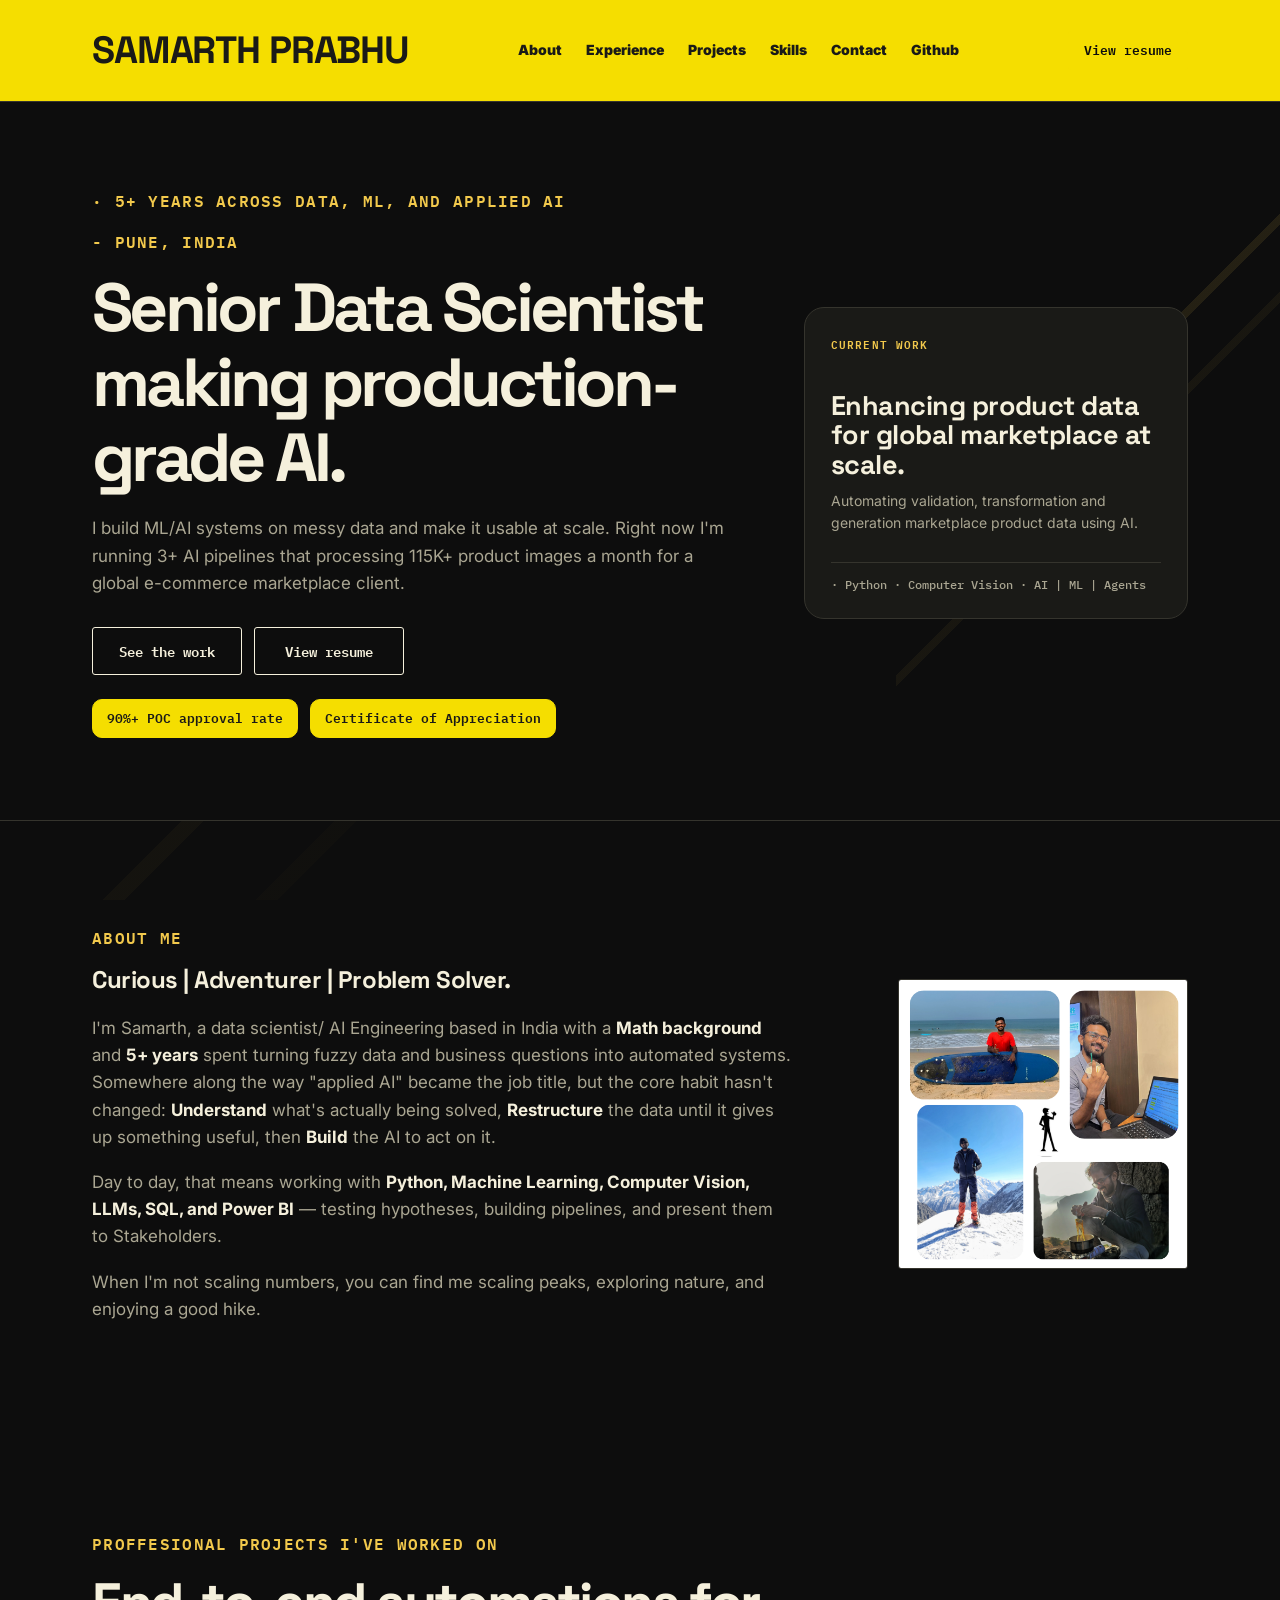
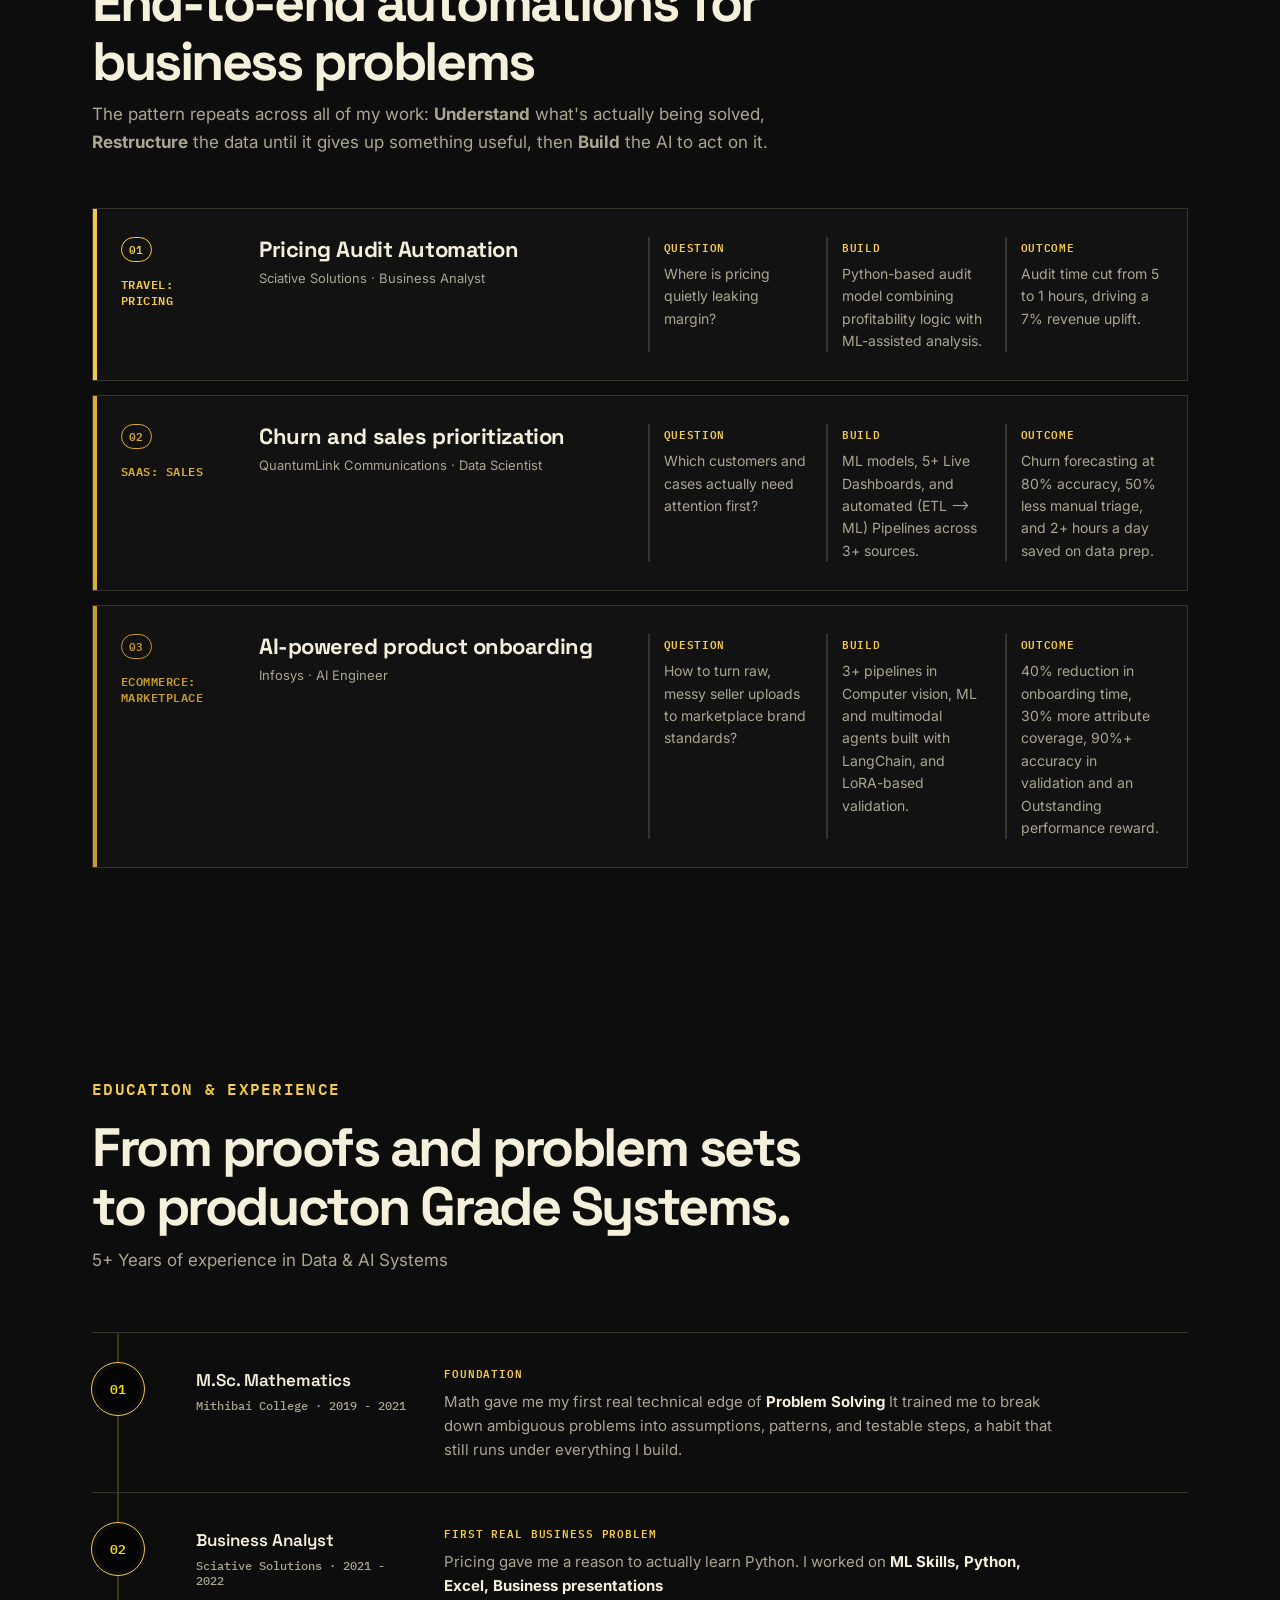
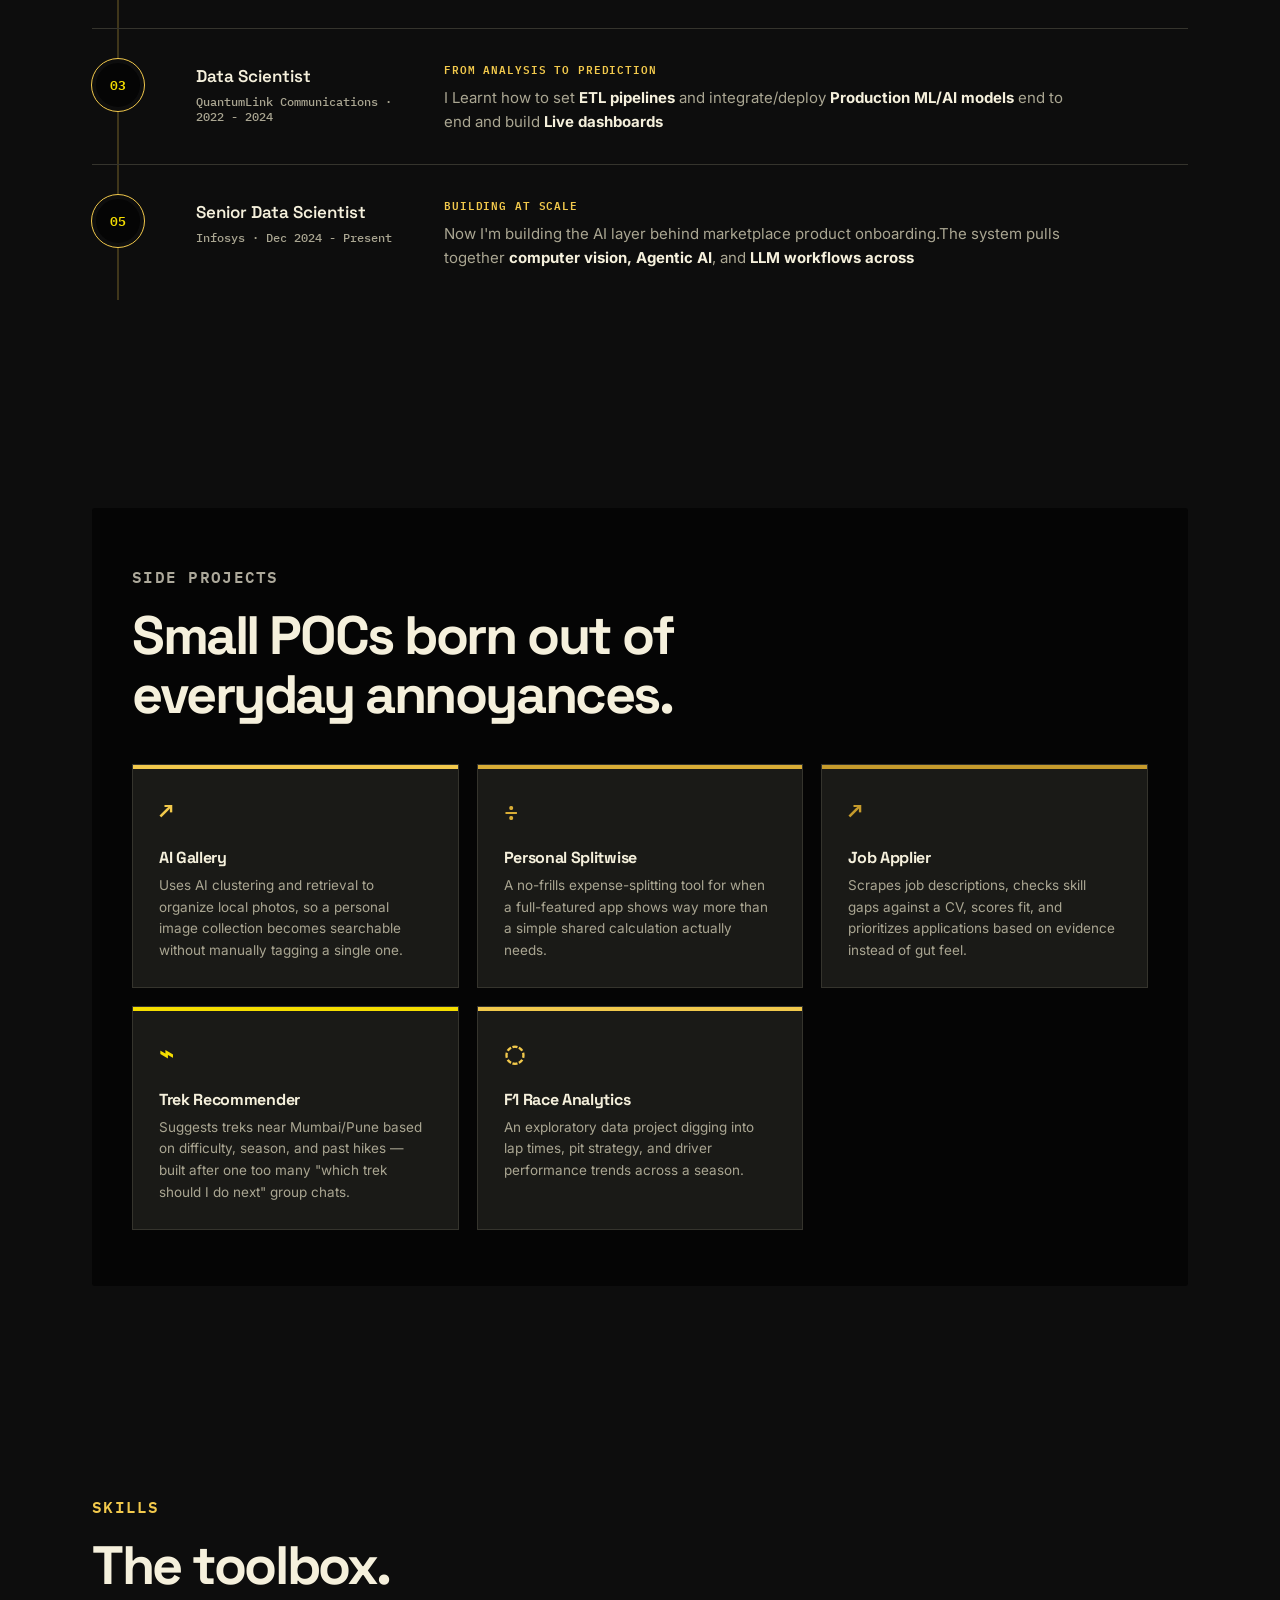
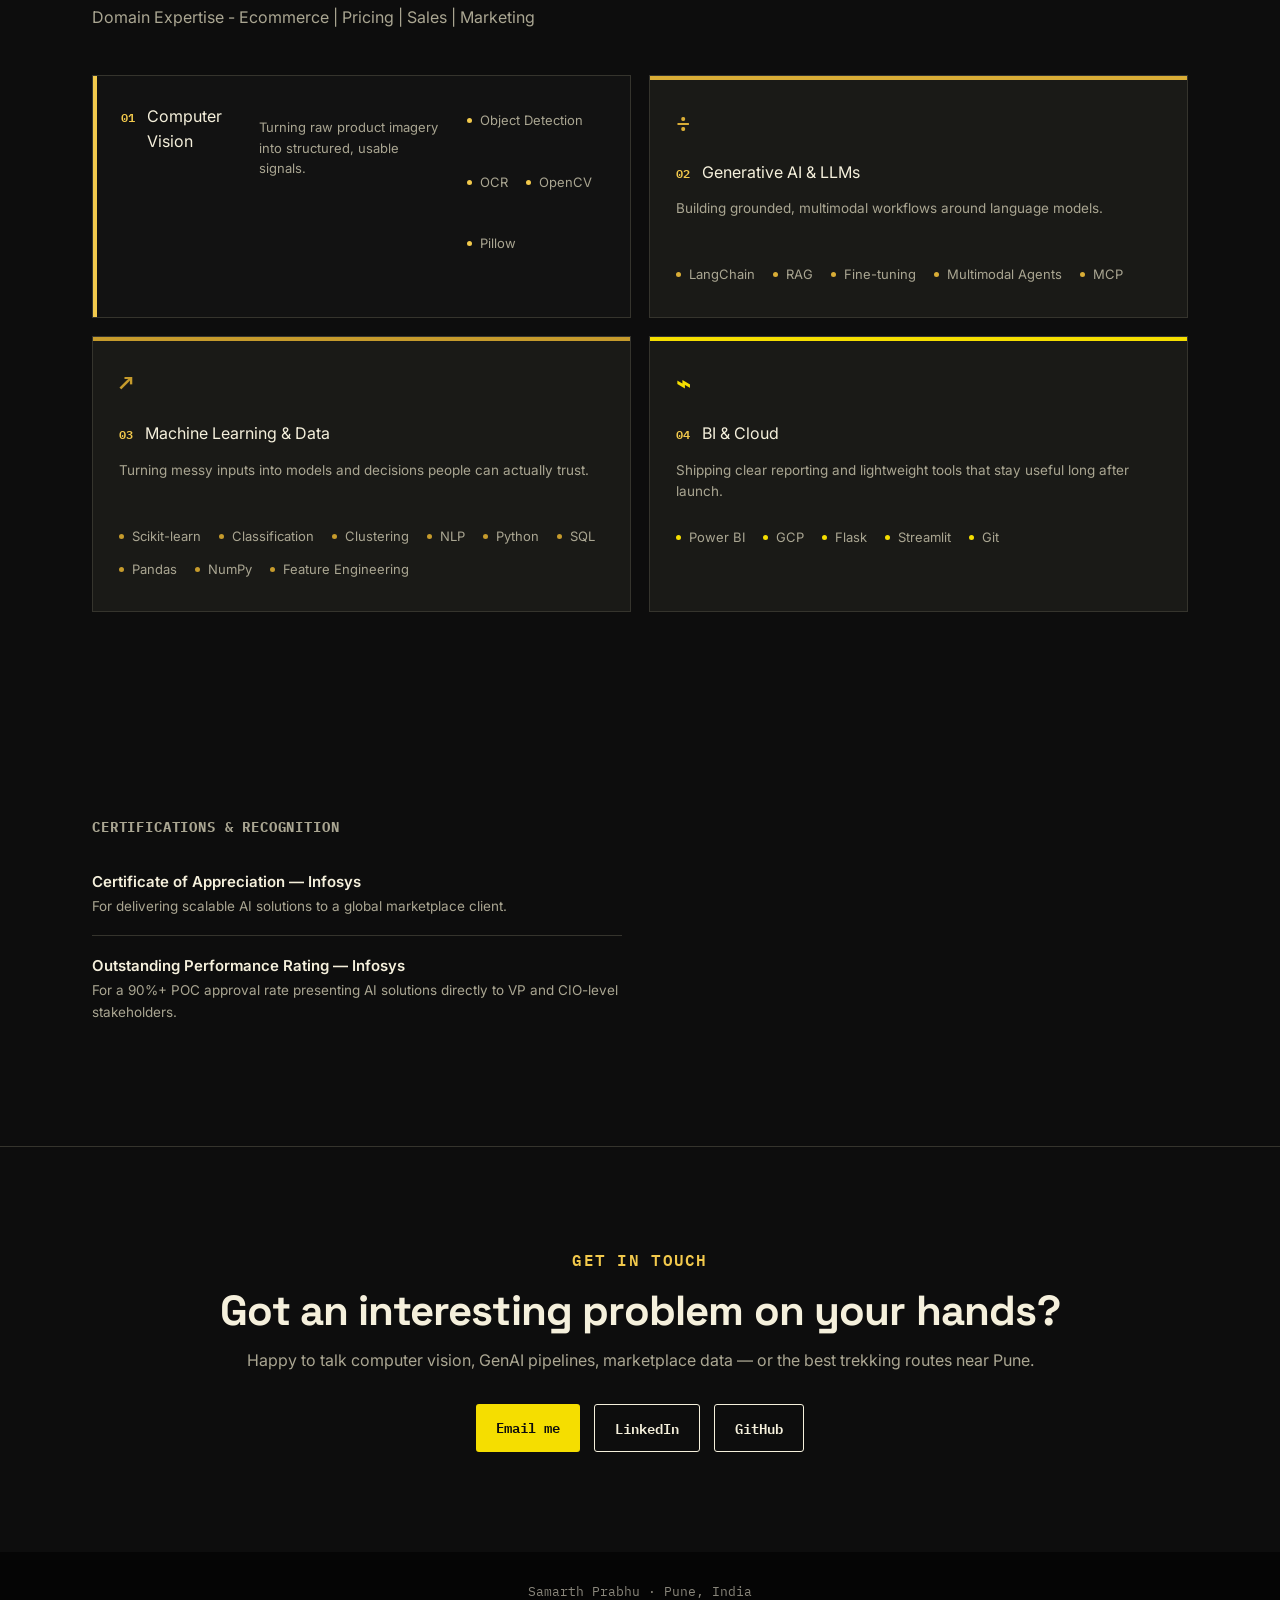
==== commit 78eddc25: "add efffect in tools" ====
--- a/index.html
+++ b/index.html
@@ -213,28 +213,28 @@
       <p>Domain Expertise - Ecommerce | Pricing | Sales | Marketing</p>
     </div>
     <div class="toolbox-grid">
-    <div class="skill-cat">
+    <div class="workflow">
       <div class="cat-heading"><span class="cat-number">01</span><span class="cat-name">Computer Vision</span></div>
       <p class="cat-summary">Turning raw product imagery into structured, usable signals.</p>
       <div class="pill-row">
         <span class="pill c1">Object Detection</span><span class="pill c1">OCR</span><span class="pill c1">OpenCV</span><span class="pill c1">Pillow</span>
       </div>
     </div>
-    <div class="skill-cat">
+    <div class="sticker-card">
       <div class="cat-heading"><span class="cat-number">02</span><span class="cat-name">Generative AI & LLMs</span></div>
       <p class="cat-summary">Building grounded, multimodal workflows around language models.</p>
       <div class="pill-row">
         <span class="pill c2">LangChain</span><span class="pill c2">RAG</span><span class="pill c2">Fine-tuning</span><span class="pill c2">Multimodal Agents</span><span class="pill c2">MCP</span>
       </div>
     </div>
-    <div class="skill-cat">
+    <div class="sticker-card">
       <div class="cat-heading"><span class="cat-number">03</span><span class="cat-name">Machine Learning & Data</span></div>
       <p class="cat-summary">Turning messy inputs into models and decisions people can actually trust.</p>
       <div class="pill-row">
         <span class="pill c3">Scikit-learn</span><span class="pill c3">Classification</span><span class="pill c3">Clustering</span><span class="pill c3">NLP</span><span class="pill c3">Python</span><span class="pill c3">SQL</span><span class="pill c3">Pandas</span><span class="pill c3">NumPy</span><span class="pill c3">Feature Engineering</span>
       </div>
     </div>
-    <div class="skill-cat">
+    <div class="sticker-card">
       <div class="cat-heading"><span class="cat-number">04</span><span class="cat-name">BI & Cloud</span></div>
       <p class="cat-summary">Shipping clear reporting and lightweight tools that stay useful long after launch.</p>
       <div class="pill-row">
